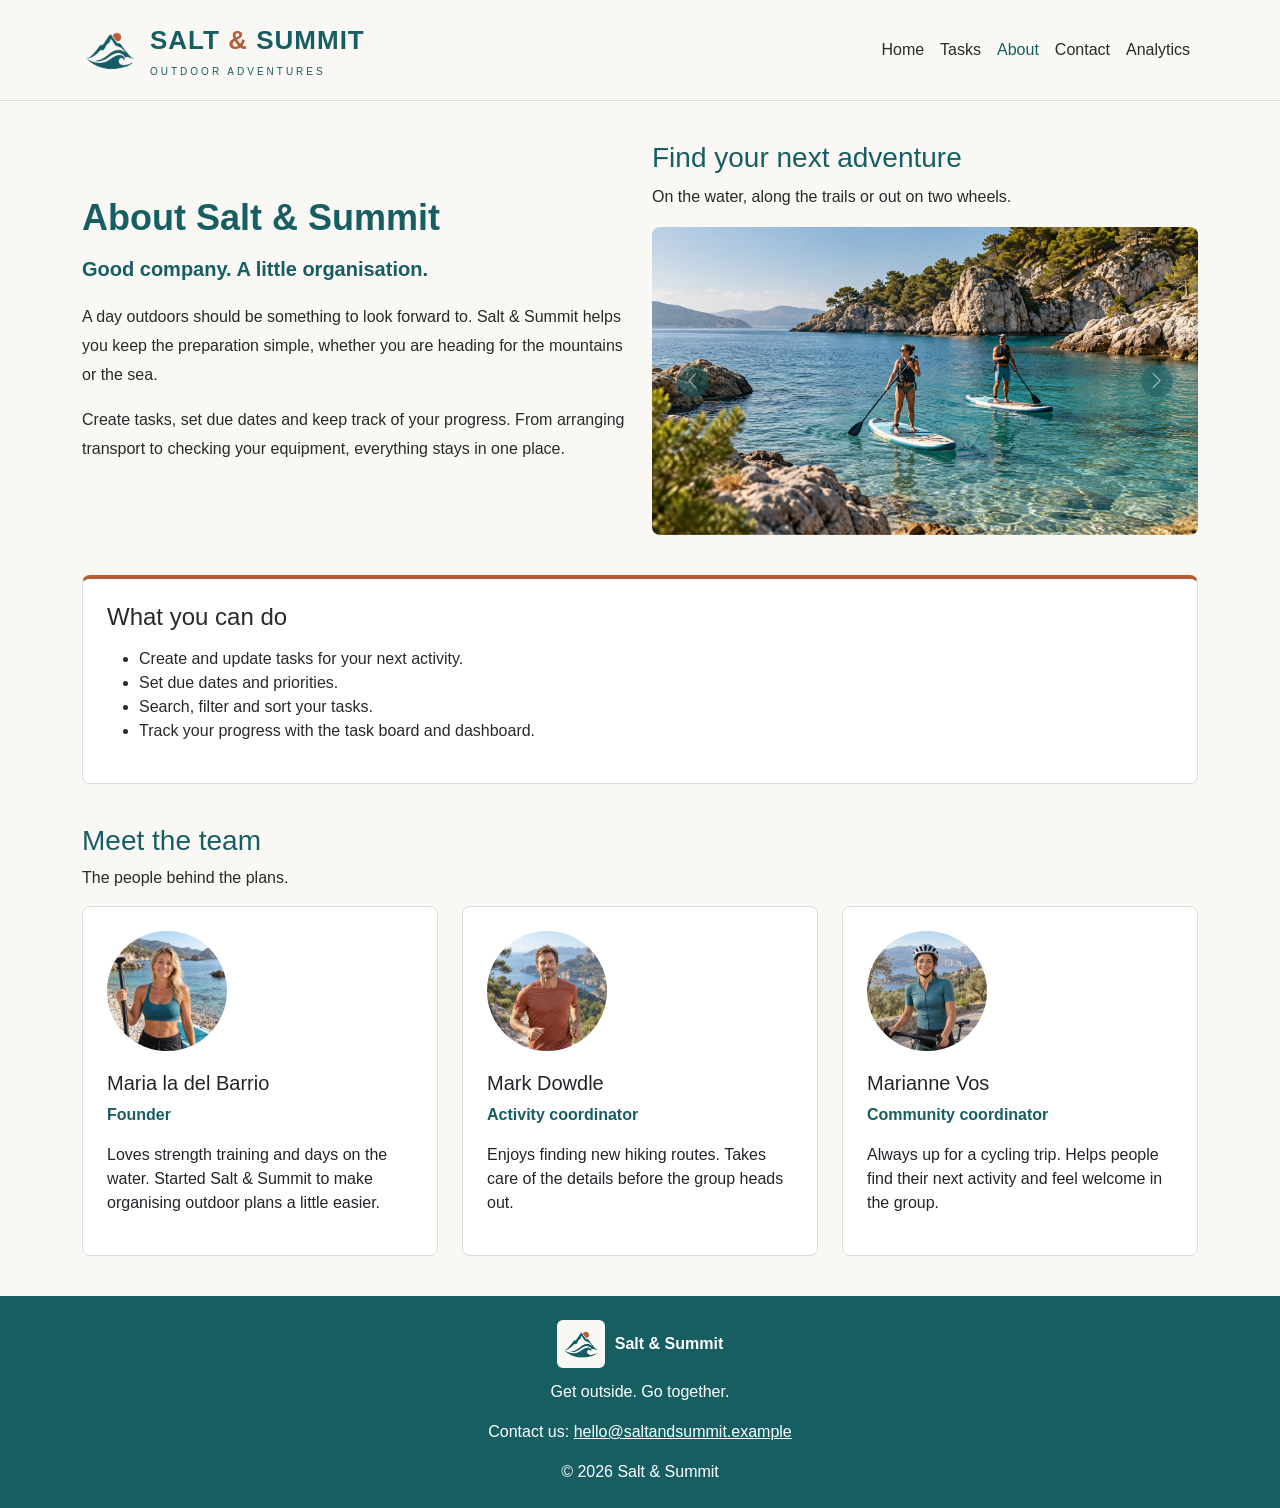
==== about.html @ b3dbffb4 "Close navigation menu on outside click and Escape" ====
<!DOCTYPE html>
<html lang="en">

<head>
    <meta charset="UTF-8">
    <meta name="viewport" content="width=device-width, initial-scale=1.0">
    <meta name="description"
        content="Meet the team behind Salt & Summit and learn how we help you organise your outdoor plans.">
    <meta name="keywords" content="outdoor activities, hiking, SUP, cycling, task management">
    <meta name="author" content="Maria Tsakagianni">

    <title>Salt &amp; Summit | About</title>

    <link href="https://cdn.jsdelivr.net/npm/bootstrap@5.3.8/dist/css/bootstrap.min.css" rel="stylesheet"
        integrity="sha384-sRIl4kxILFvY47J16cr9ZwB07vP4J8+LH7qKQnuqkuIAvNWLzeN8tE5YBujZqJLB" crossorigin="anonymous">

    <link rel="stylesheet" href="css/style.css">
    <script src="js/main.js" defer></script>
</head>

<body>
    <header class="site-header sticky-top">
        <nav class="navbar navbar-expand-md" aria-label="Main navigation">
            <div class="container">
                <a class="navbar-brand" href="index.html">
                    <img class="brand-logo" src="images/logo.png" alt="">

                    <span class="brand-text">
                        <span class="brand-name">
                            SALT <span class="brand-symbol">&amp;</span> SUMMIT
                        </span>
                        <span class="brand-description">
                            OUTDOOR ADVENTURES
                        </span>
                    </span>
                </a>

                <button class="navbar-toggler" type="button" data-bs-toggle="collapse" data-bs-target="#main-menu"
                    aria-controls="main-menu" aria-expanded="false" aria-label="Toggle navigation menu">
                    <span class="navbar-toggler-icon"></span>
                </button>

                <div class="collapse navbar-collapse" id="main-menu">
                    <ul class="navbar-nav ms-auto">
                        <li class="nav-item">
                            <a class="nav-link" href="index.html">Home</a>

                        </li>
                        <li class="nav-item">
                            <a class="nav-link" href="tasks.html">Tasks</a>
                        </li>
                        <li class="nav-item">
                            <a class="nav-link active" href="about.html" aria-current="page">
                                About
                            </a>
                        </li>
                        <li class="nav-item">
                            <a class="nav-link" href="contact.html">Contact</a>
                        </li>
                        <li class="nav-item">
                            <a class="nav-link" href="analytics.html">
                                Analytics
                            </a>
                        </li>
                    </ul>
                </div>
            </div>
        </nav>
    </header>

    <main class="container">
        <div class="about-intro">
            <div class="row align-items-center g-4">
                <div class="col-lg-6">
                    <section aria-labelledby="about-title">
                        <h1 id="about-title">About Salt &amp; Summit</h1>

                        <p class="welcome-tagline">
                            Good company. A little organisation.
                        </p>

                        <p>
                            A day outdoors should be something to look forward to.
                            Salt &amp; Summit helps you keep the preparation simple,
                            whether you are heading for the mountains or the sea.
                        </p>

                        <p>
                            Create tasks, set due dates and keep track of your
                            progress. From arranging transport to checking your
                            equipment, everything stays in one place.
                        </p>
                    </section>
                </div>

                <div class="col-lg-6">
                    <section class="activities-section" aria-labelledby="activities-title">
                        <h2 id="activities-title">Find your next adventure</h2>
                        <p>On the water, along the trails or out on two wheels.</p>

                        <div id="activities-carousel" class="carousel slide" aria-label="Outdoor activities">
                            <div class="carousel-inner">
                                <div class="carousel-item active">
                                    <img src="images/sup.png" alt="Two friends paddleboarding in a calm coastal bay">
                                </div>

                                <div class="carousel-item">
                                    <img src="images/hiking.png"
                                        alt="Three friends hiking on a mountain trail above the sea">
                                </div>

                                <div class="carousel-item">
                                    <img src="images/cycling.png" alt="Three cyclists riding along a coastal road">
                                </div>
                            </div>

                            <button class="carousel-control-prev" type="button" data-bs-target="#activities-carousel"
                                data-bs-slide="prev">
                                <span class="carousel-control-prev-icon" aria-hidden="true"></span>
                                <span class="visually-hidden">Previous activity</span>
                            </button>

                            <button class="carousel-control-next" type="button" data-bs-target="#activities-carousel"
                                data-bs-slide="next">
                                <span class="carousel-control-next-icon" aria-hidden="true"></span>
                                <span class="visually-hidden">Next activity</span>
                            </button>
                        </div>
                    </section>
                </div>
            </div>
        </div>

        <section class="activity-section" aria-labelledby="features-title">
            <h2 id="features-title">What you can do</h2>

            <ul>
                <li>Create and update tasks for your next activity.</li>
                <li>Set due dates and priorities.</li>
                <li>Search, filter and sort your tasks.</li>
                <li>Track your progress with the task board and dashboard.</li>
            </ul>
        </section>

        <section class="team-section" aria-labelledby="team-title">
            <h2 id="team-title">Meet the team</h2>
            <p>The people behind the plans.</p>

            <div class="row g-4">
                <div class="col-md-4">
                    <div class="card team-card h-100">
                        <div class="card-body">
                            <img class="team-avatar" src="images/maria.png" alt="Maria with her SUP equipment">

                            <h3 class="card-title">Maria la del Barrio</h3>
                            <p class="team-role">Founder</p>

                            <p>
                                Loves strength training and days on the water.
                                Started Salt &amp; Summit to make organising
                                outdoor plans a little easier.
                            </p>
                        </div>
                    </div>
                </div>

                <div class="col-md-4">
                    <div class="card team-card h-100">
                        <div class="card-body">
                            <img class="team-avatar" src="images/mark.png" alt="Mark running on a coastal trail">

                            <h3 class="card-title">Mark Dowdle</h3>
                            <p class="team-role">Activity coordinator</p>

                            <p>
                                Enjoys finding new hiking routes.
                                Takes care of the details before
                                the group heads out.
                            </p>
                        </div>
                    </div>
                </div>

                <div class="col-md-4">
                    <div class="card team-card h-100">
                        <div class="card-body">
                            <img class="team-avatar" src="images/marianne.png" alt="Marianne with her bicycle">

                            <h3 class="card-title">Marianne Vos</h3>
                            <p class="team-role">Community coordinator</p>

                            <p>
                                Always up for a cycling trip.
                                Helps people find their next activity
                                and feel welcome in the group.
                            </p>
                        </div>
                    </div>
                </div>
            </div>
        </section>
    </main>

    <footer class="site-footer">
        <a class="footer-brand" href="index.html">
            <img class="footer-logo" src="images/logo.png" alt="">
            <span>Salt &amp; Summit</span>
        </a>
        <p>Get outside. Go together.</p>

        <p>
            Contact us:
            <a href="mailto:hello@saltandsummit.example">
                hello@saltandsummit.example
            </a>
        </p>

        <p>&copy; 2026 Salt &amp; Summit</p>
    </footer>

    <script src="https://cdn.jsdelivr.net/npm/bootstrap@5.3.8/dist/js/bootstrap.bundle.min.js"
        integrity="sha384-FKyoEForCGlyvwx9Hj09JcYn3nv7wiPVlz7YYwJrWVcXK/BmnVDxM+D2scQbITxI"
        crossorigin="anonymous"></script>
</body>

</html>
---- css/style.css ----
body {
    font-family: Arial, sans-serif;
    background-color: #faf8f5;
    color: #292929;
}

/* Header and navigation */
.site-header {
    background-color: #faf8f5;
    border-bottom: 1px solid #dedbd5;
}

.site-header .navbar {
    padding-top: 16px;
    padding-bottom: 16px;
}

.site-header .navbar-brand {
    display: flex;
    align-items: center;
    gap: 12px;
    color: #175e63;
    text-decoration: none;
}

.brand-name {
    display: block;
    font-size: 26px;
    font-weight: bold;
    letter-spacing: 1px;
}

.brand-symbol {
    color: #b85c38;
}

.brand-description {
    display: block;
    margin-top: 4px;
    font-size: 10px;
    letter-spacing: 3px;
}

.site-header .nav-link {
    color: #292929;
}

.site-header .nav-link:hover,
.site-header .nav-link.active {
    color: #175e63;
}

/* Welcome section */
.welcome {
    padding: 40px 0;
}

.welcome h1 {
    margin-bottom: 12px;
    color: #175e63;
    font-size: 40px;
    font-weight: bold;
    line-height: 1.2;
}

.welcome p {
    margin-bottom: 20px;
    line-height: 1.8;
}

.welcome .welcome-tagline {
    color: #175e63;
    font-size: 20px;
    font-weight: bold;
}

.landscape {
    display: block;
    width: 100%;
    height: auto;
    border-radius: 8px;
}

/* Main action button */
.adventure-button {
    margin-top: 8px;
    padding: 12px 24px;
    background-color: #175e63;
    border: 2px solid #175e63;
    border-radius: 6px;
    color: #ffffff;
    font-weight: bold;
}

.adventure-button:hover,
.adventure-button:focus-visible {
    background-color: #11474b;
    border-color: #11474b;
    color: #ffffff;
}

/* Latest activity */
.activity-section {
    margin-bottom: 40px;
    padding: 24px;
    background-color: #ffffff;
    border: 1px solid #dedbd5;
    border-top: 4px solid #b85c38;
    border-radius: 8px;
}

.activity-section h2 {
    margin-bottom: 16px;
    font-size: 24px;
}

.activity-section p {
    margin-bottom: 0;
}

/* Footer */
.site-footer {
    padding: 24px;
    background-color: #175e63;
    color: #ffffff;
    text-align: center;
}

.site-footer a {
    color: #ffffff;
}

.site-footer p:last-child {
    margin-bottom: 0;
}

/* Team */
.team-section {
    margin-bottom: 40px;
}

.team-section h2 {
    color: #175e63;
    font-size: 28px;
}

.team-card {
    border: 1px solid #dedbd5;
    border-radius: 8px;
}

.team-card .card-body {
    padding: 24px;
}

.team-avatar {
    display: block;
    width: 120px;
    height: 120px;
    margin-bottom: 20px;
    border-radius: 50%;
    object-fit: cover;
}

.team-card h3 {
    font-size: 20px;
}

.team-role {
    color: #175e63;
    font-weight: bold;
}

/* Activities carousel */
.activities-section {
    margin-bottom: 40px;
}

.activities-section h2 {
    color: #175e63;
    font-size: 28px;
}

.activities-section .carousel-inner {
    border-radius: 8px;
}

.activities-section img {
    display: block;
    width: 100%;
    height: auto;
}

.activities-section .carousel-control-prev-icon,
.activities-section .carousel-control-next-icon {
    background-color: #175e63;
    border-radius: 50%;
    background-size: 60%;
}

/* About introduction */
.about-intro {
    padding: 40px 0;
}

.about-intro h1 {
    margin-bottom: 12px;
    color: #175e63;
    font-size: 36px;
    font-weight: bold;
}

.about-intro p {
    line-height: 1.8;
}

.about-intro .welcome-tagline {
    color: #175e63;
    font-size: 20px;
    font-weight: bold;
}

.about-intro .activities-section {
    margin-bottom: 0;
}

/* Brand logo */
.brand-logo {
    width: 56px;
    height: auto;
}

.footer-brand {
    display: inline-flex;
    align-items: center;
    gap: 10px;
    margin-bottom: 12px;
    text-decoration: none;
    font-weight: bold;
}

.footer-logo {
    width: 48px;
    height: auto;
    padding: 4px;
    background-color: #faf8f5;
    border-radius: 6px;
}

/* Contact location */
.location-section {
    margin-bottom: 40px;
}

.location-section h2 {
    color: #175e63;
    font-size: 28px;
}

.location-map {
    display: block;
    width: 100%;
    height: 350px;
    border: 0;
    border-radius: 8px;
}

/* Contact layout */
.contact-layout {
    padding: 40px 0;
}

.contact-form-section h1 {
    margin-bottom: 12px;
    color: #175e63;
    font-size: 36px;
    font-weight: bold;
}

.contact-form-section > p {
    margin-bottom: 24px;
    line-height: 1.8;
}

.contact-layout .location-section {
    margin-bottom: 0;
}

/* Navigation on smaller screens */
@media (max-width: 767.98px) {
    .brand-name {
        font-size: 22px;
    }

    .site-header .navbar {
        position: static;
    }

    .site-header .navbar-collapse {
        position: absolute;
        top: 100%;
        left: 0;
        width: 100%;
        max-height: 70vh;
        overflow-y: auto;
        background-color: rgba(250, 248, 245, 0.92);
        border-bottom: 1px solid #dedbd5;
        box-shadow: 0 6px 12px rgba(0, 0, 0, 0.08);
    }

    .site-header .navbar-nav {
        padding: 16px 24px;
    }

    .site-header .nav-link {
        padding: 14px 12px;
        border-radius: 4px;
    }

    .site-header .nav-link:hover,
    .site-header .nav-link.active {
        background-color: #edf3f2;
    }
}
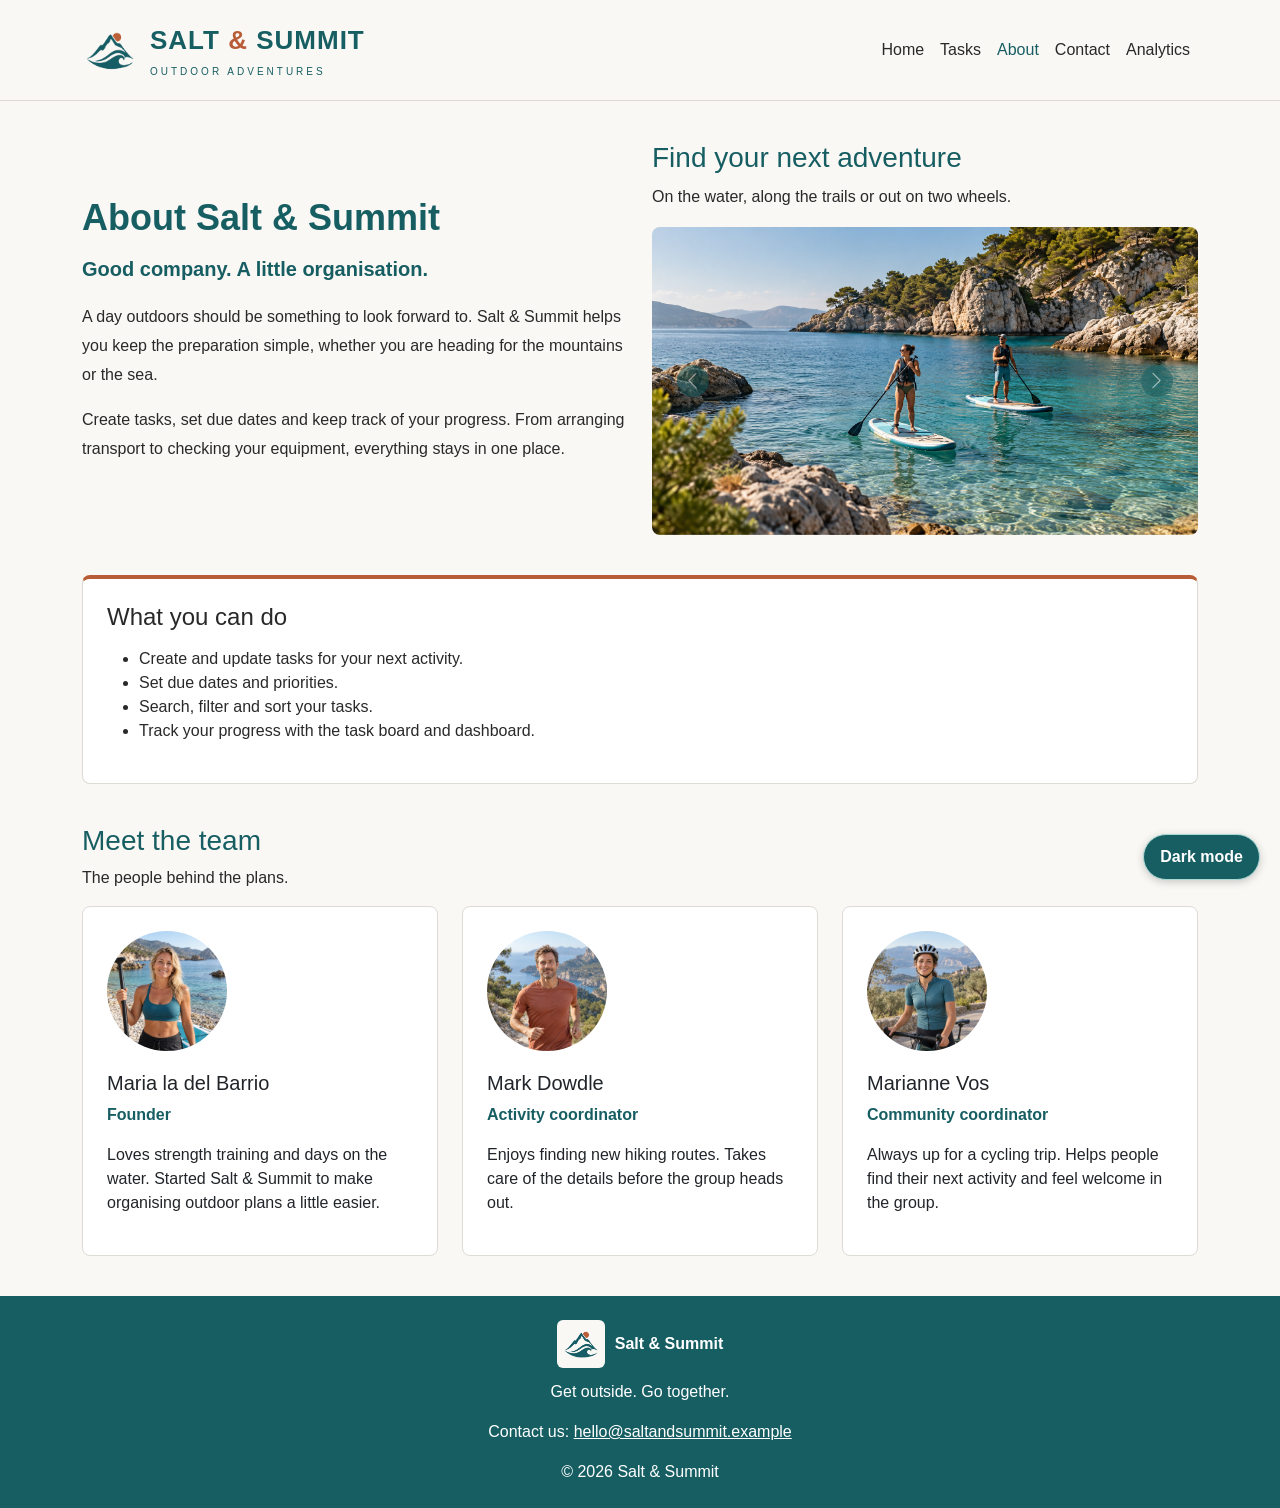
==== commit f1557073: "Add dark mode toggle and save theme preference" ====
--- a/about.html
+++ b/about.html
@@ -62,11 +62,17 @@
                                 Analytics
                             </a>
                         </li>
+                       
                     </ul>
                 </div>
             </div>
         </nav>
     </header>
+
+    <button class="theme-toggle" id="theme-toggle" type="button"
+    aria-pressed="false">
+    Dark mode
+</button>
 
     <main class="container">
         <div class="about-intro">
--- a/css/style.css
+++ b/css/style.css
@@ -277,7 +277,7 @@
     font-weight: bold;
 }
 
-.contact-form-section > p {
+.contact-form-section>p {
     margin-bottom: 24px;
     line-height: 1.8;
 }
@@ -321,4 +321,81 @@
     .site-header .nav-link.active {
         background-color: #edf3f2;
     }
-}+}
+
+/* Dark mode */
+body.dark-mode {
+    background-color: #182426;
+    color: #f2f2ee;
+}
+
+.dark-mode .site-header,
+.dark-mode .activity-section,
+.dark-mode .team-card {
+    background-color: #223235;
+    border-color: #526467;
+    color: #f2f2ee;
+}
+
+.dark-mode h1,
+.dark-mode h2,
+.dark-mode .welcome .welcome-tagline,
+.dark-mode .about-intro .welcome-tagline,
+.dark-mode .team-role,
+.dark-mode .site-header .navbar-brand,
+.dark-mode .site-header .nav-link {
+    color: #a9d9d5;
+}
+
+.dark-mode .site-header .nav-link:hover,
+.dark-mode .site-header .nav-link.active {
+    background-color: #30484b;
+    color: #ffffff;
+}
+
+.dark-mode .navbar-toggler {
+    background-color: #faf8f5;
+}
+
+.dark-mode .form-control {
+    background-color: #223235;
+    border-color: #829597;
+    color: #ffffff;
+}
+
+.dark-mode .form-control:focus {
+    background-color: #223235;
+    border-color: #a9d9d5;
+    color: #ffffff;
+    box-shadow: 0 0 0 4px rgba(169, 217, 213, 0.25);
+}
+
+@media (max-width: 767.98px) {
+    .dark-mode .site-header .navbar-collapse {
+        background-color: rgba(34, 50, 53, 0.95);
+        border-color: #526467;
+    }
+}
+
+.theme-toggle {
+    position: fixed;
+    right: 20px;
+    bottom: 20px;
+    z-index: 1030;
+    padding: 10px 16px;
+    background-color: #175e63;
+    border: 1px solid #a9d9d5;
+    border-radius: 24px;
+    color: #ffffff;
+    font-weight: bold;
+    box-shadow: 0 2px 8px rgba(0, 0, 0, 0.2);
+}
+
+.theme-toggle:hover {
+    background-color: #11474b;
+}
+
+.theme-toggle:focus-visible {
+    outline: 3px solid #b85c38;
+    outline-offset: 3px;
+}
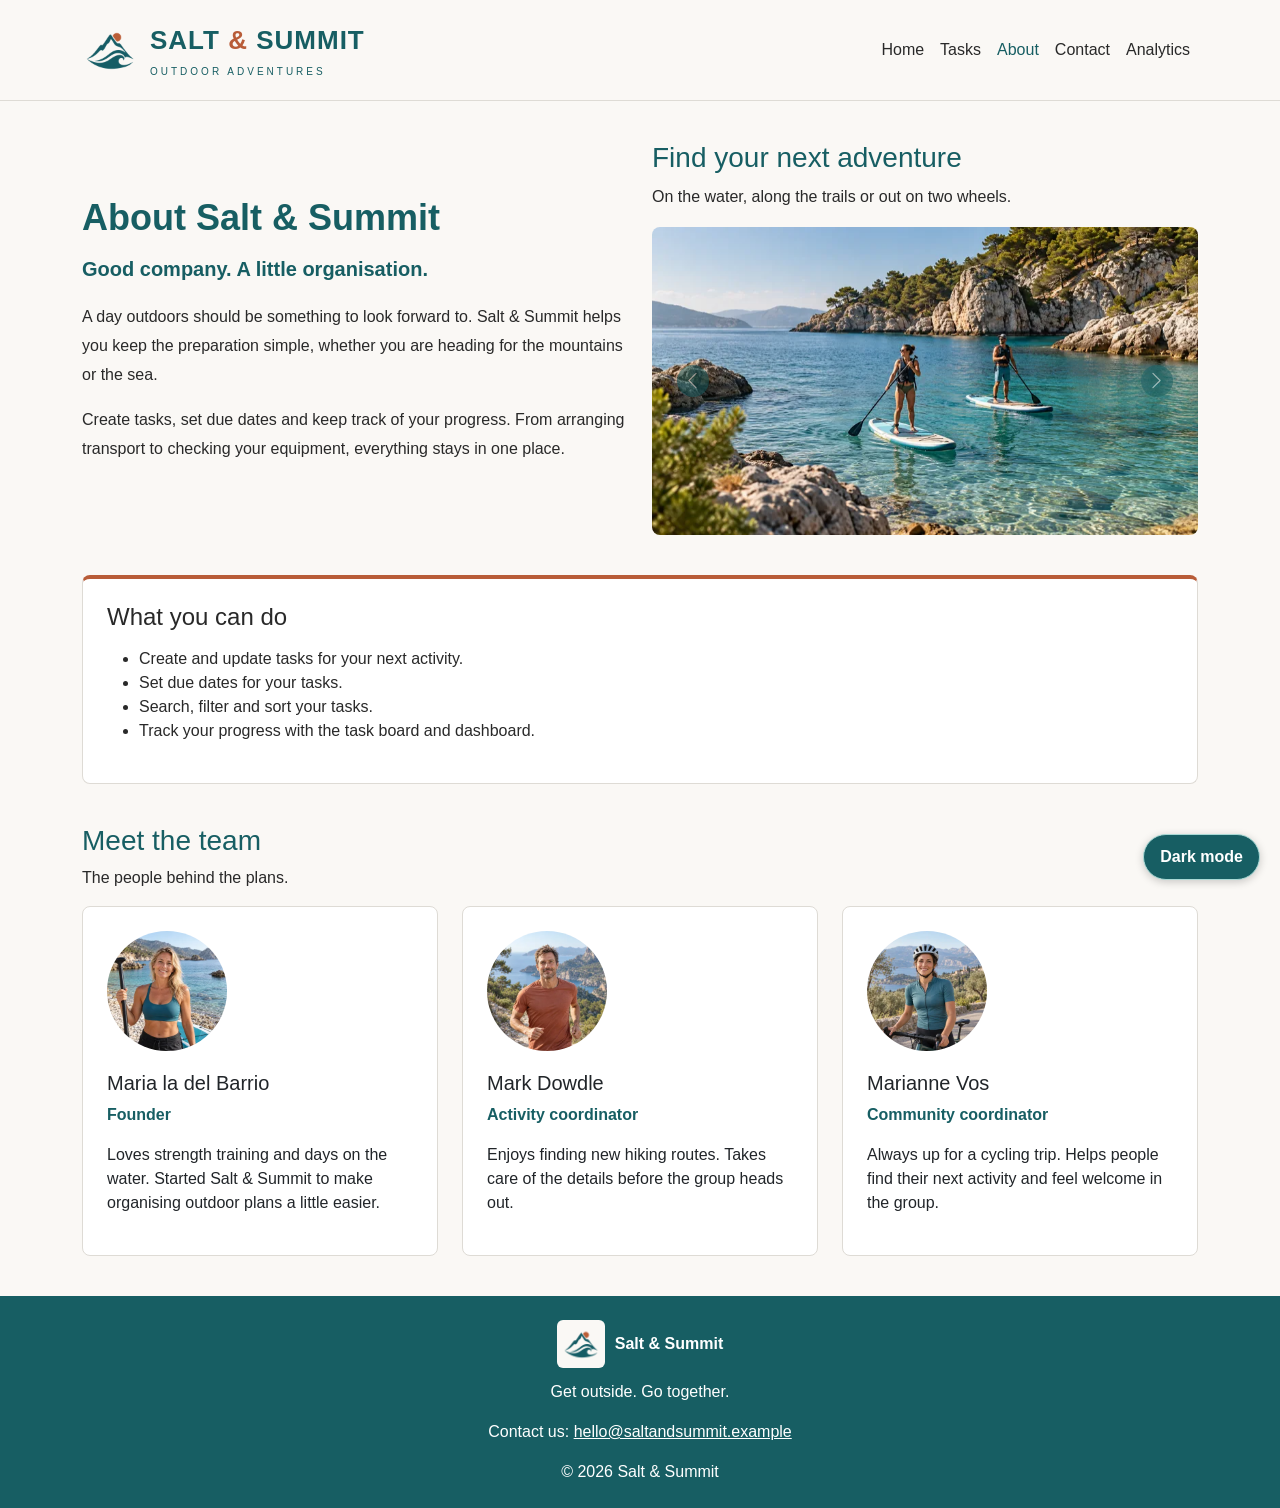
==== commit 43ed3903: "Add home activity and weather features and improve accessibility and perfomance" ====
--- a/about.html
+++ b/about.html
@@ -15,6 +15,9 @@
         integrity="sha384-sRIl4kxILFvY47J16cr9ZwB07vP4J8+LH7qKQnuqkuIAvNWLzeN8tE5YBujZqJLB" crossorigin="anonymous">
 
     <link rel="stylesheet" href="css/style.css">
+    <script src="https://cdn.jsdelivr.net/npm/bootstrap@5.3.8/dist/js/bootstrap.bundle.min.js"
+        integrity="sha384-FKyoEForCGlyvwx9Hj09JcYn3nv7wiPVlz7YYwJrWVcXK/BmnVDxM+D2scQbITxI" crossorigin="anonymous"
+        defer></script>
     <script src="js/main.js" defer></script>
 </head>
 
@@ -23,8 +26,7 @@
         <nav class="navbar navbar-expand-md" aria-label="Main navigation">
             <div class="container">
                 <a class="navbar-brand" href="index.html">
-                    <img class="brand-logo" src="images/logo.png" alt="">
-
+                    <img class="brand-logo" src="images/logo.webp" width="168" height="168" alt="">
                     <span class="brand-text">
                         <span class="brand-name">
                             SALT <span class="brand-symbol">&amp;</span> SUMMIT
@@ -62,17 +64,16 @@
                                 Analytics
                             </a>
                         </li>
-                       
+
                     </ul>
                 </div>
             </div>
         </nav>
     </header>
 
-    <button class="theme-toggle" id="theme-toggle" type="button"
-    aria-pressed="false">
-    Dark mode
-</button>
+    <button class="theme-toggle" id="theme-toggle" type="button" aria-pressed="false">
+        Dark mode
+    </button>
 
     <main class="container">
         <div class="about-intro">
@@ -107,16 +108,24 @@
                         <div id="activities-carousel" class="carousel slide" aria-label="Outdoor activities">
                             <div class="carousel-inner">
                                 <div class="carousel-item active">
-                                    <img src="images/sup.png" alt="Two friends paddleboarding in a calm coastal bay">
+                                    <img src="images/sup.webp" srcset="images/sup-800.webp 800w,
+            images/sup.webp 1672w" sizes="(min-width: 1400px) 636px,
+           (min-width: 1200px) 546px,
+           (min-width: 992px) 456px,
+           (min-width: 768px) 696px,
+           (min-width: 576px) 516px,
+           calc(100vw - 24px)" width="1672" height="941" fetchpriority="high"
+                                        alt="Two friends paddleboarding in a calm coastal bay">
                                 </div>
 
                                 <div class="carousel-item">
-                                    <img src="images/hiking.png"
+                                    <img src="images/hiking.webp" width="1672" height="941" loading="lazy"
                                         alt="Three friends hiking on a mountain trail above the sea">
                                 </div>
 
                                 <div class="carousel-item">
-                                    <img src="images/cycling.png" alt="Three cyclists riding along a coastal road">
+                                    <img src="images/cycling.webp" width="1672" height="941" loading="lazy"
+                                        alt="Three cyclists riding along a coastal road">
                                 </div>
                             </div>
 
@@ -142,7 +151,7 @@
 
             <ul>
                 <li>Create and update tasks for your next activity.</li>
-                <li>Set due dates and priorities.</li>
+                <li>Set due dates for your tasks.</li>
                 <li>Search, filter and sort your tasks.</li>
                 <li>Track your progress with the task board and dashboard.</li>
             </ul>
@@ -156,8 +165,8 @@
                 <div class="col-md-4">
                     <div class="card team-card h-100">
                         <div class="card-body">
-                            <img class="team-avatar" src="images/maria.png" alt="Maria with her SUP equipment">
-
+                            <img class="team-avatar" src="images/maria.webp" width="360" height="360" loading="lazy"
+                                alt="Maria with her SUP equipment">
                             <h3 class="card-title">Maria la del Barrio</h3>
                             <p class="team-role">Founder</p>
 
@@ -173,8 +182,8 @@
                 <div class="col-md-4">
                     <div class="card team-card h-100">
                         <div class="card-body">
-                            <img class="team-avatar" src="images/mark.png" alt="Mark running on a coastal trail">
-
+                            <img class="team-avatar" src="images/mark.webp" width="360" height="360" loading="lazy"
+                                alt="Mark running on a coastal trail">
                             <h3 class="card-title">Mark Dowdle</h3>
                             <p class="team-role">Activity coordinator</p>
 
@@ -190,7 +199,8 @@
                 <div class="col-md-4">
                     <div class="card team-card h-100">
                         <div class="card-body">
-                            <img class="team-avatar" src="images/marianne.png" alt="Marianne with her bicycle">
+                            <img class="team-avatar" src="images/marianne.webp" width="360" height="360" loading="lazy"
+                                alt="Marianne with her bicycle">
 
                             <h3 class="card-title">Marianne Vos</h3>
                             <p class="team-role">Community coordinator</p>
@@ -209,7 +219,7 @@
 
     <footer class="site-footer">
         <a class="footer-brand" href="index.html">
-            <img class="footer-logo" src="images/logo.png" alt="">
+            <img class="footer-logo" src="images/logo.webp" width="168" height="168" alt="">
             <span>Salt &amp; Summit</span>
         </a>
         <p>Get outside. Go together.</p>
@@ -224,9 +234,7 @@
         <p>&copy; 2026 Salt &amp; Summit</p>
     </footer>
 
-    <script src="https://cdn.jsdelivr.net/npm/bootstrap@5.3.8/dist/js/bootstrap.bundle.min.js"
-        integrity="sha384-FKyoEForCGlyvwx9Hj09JcYn3nv7wiPVlz7YYwJrWVcXK/BmnVDxM+D2scQbITxI"
-        crossorigin="anonymous"></script>
+
 </body>
 
 </html>
--- a/css/style.css
+++ b/css/style.css
@@ -241,7 +241,7 @@
 
 .footer-logo {
     width: 48px;
-    height: auto;
+    height: 48px;
     padding: 4px;
     background-color: #faf8f5;
     border-radius: 6px;
@@ -357,13 +357,15 @@
     background-color: #faf8f5;
 }
 
-.dark-mode .form-control {
+.dark-mode .form-control,
+.dark-mode .form-select {
     background-color: #223235;
     border-color: #829597;
     color: #ffffff;
 }
 
-.dark-mode .form-control:focus {
+.dark-mode .form-control:focus,
+.dark-mode .form-select:focus {
     background-color: #223235;
     border-color: #a9d9d5;
     color: #ffffff;
@@ -399,3 +401,161 @@
     outline: 3px solid #b85c38;
     outline-offset: 3px;
 }
+
+/* Task status labels */
+.task-status {
+    display: inline-block;
+    padding: 5px 10px;
+    border-radius: 16px;
+    font-size: 14px;
+    font-weight: bold;
+}
+
+.status-completed {
+    background-color: #175e63;
+    color: #ffffff;
+}
+
+.status-pending {
+    background-color: #f5e4cf;
+    color: #704315;
+}
+
+/* Bootstrap table colours in dark mode */
+.dark-mode .table {
+    --bs-table-bg: #223235;
+    --bs-table-color: #f2f2ee;
+    --bs-table-border-color: #526467;
+}
+
+.dark-mode .btn-outline-secondary {
+    --bs-btn-color: #d2dcdd;
+    --bs-btn-border-color: #a3b4b6;
+}
+
+.dark-mode .btn-outline-success {
+    --bs-btn-color: #a9d9b5;
+    --bs-btn-border-color: #a9d9b5;
+    --bs-btn-disabled-color: #a9d9b5;
+    --bs-btn-disabled-border-color: #a9d9b5;
+}
+
+.dark-mode .btn-outline-danger {
+    --bs-btn-color: #ffabb3;
+    --bs-btn-border-color: #ffabb3;
+}
+
+.dark-mode .form-select {
+    color-scheme: dark;
+    --bs-form-select-bg-img: url("data:image/svg+xml,%3csvg xmlns='http://www.w3.org/2000/svg' viewBox='0 0 16 16'%3e%3cpath fill='none' stroke='%23f2f2ee' stroke-linecap='round' stroke-linejoin='round' stroke-width='2' d='m2 5 6 6 6-6'/%3e%3c/svg%3e");
+}
+
+.dark-mode .form-control {
+    color-scheme: dark;
+}
+
+.dark-mode .form-control::placeholder {
+    color: #bdcbcd;
+    opacity: 1;
+}
+
+.status-progress {
+    background-color: #dcecf8;
+    color: #234e70;
+}
+
+/* Task status chart */
+.chart-row {
+    margin-top: 20px;
+}
+
+.chart-row label {
+    display: block;
+    margin-bottom: 6px;
+    font-weight: bold;
+}
+
+.chart-row meter {
+    display: block;
+    width: 100%;
+    height: 28px;
+}
+
+.weather-overview {
+    display: flex;
+    align-items: center;
+    gap: 20px;
+    margin: 24px 0;
+}
+
+.weather-icon {
+    font-size: 64px;
+    line-height: 1;
+}
+
+.weather-overview .weather-temperature {
+    font-size: 40px;
+    line-height: 1.2;
+    margin-bottom: 4px;
+}
+
+.weather-description {
+    margin-bottom: 0;
+}
+
+.weather-wind {
+    padding-top: 16px;
+    border-top: 1px solid #d8dedd;
+}
+
+body.dark-mode .weather-wind {
+    border-color: #526467;
+}
+
+.social-links {
+    display: flex;
+    flex-wrap: wrap;
+    gap: 12px;
+}
+
+.social-links a {
+    display: inline-flex;
+    align-items: center;
+    gap: 10px;
+    padding: 10px 16px;
+    border: 1px solid currentColor;
+    border-radius: 8px;
+    color: #175e63;
+    text-decoration: none;
+}
+
+.social-links i {
+    font-size: 22px;
+}
+
+.social-links a:hover {
+    background-color: #175e63;
+    color: #fff;
+}
+
+.social-links a:focus-visible {
+    outline: 3px solid #b85c38;
+    outline-offset: 3px;
+}
+
+body.dark-mode .social-links a {
+    color: #a9d9d5;
+}
+
+body.dark-mode .social-links a:hover {
+    background-color: #a9d9d5;
+    color: #182426;
+}
+
+body.dark-mode main a:not(.btn) {
+    color: #a9d9d5;
+}
+
+body.dark-mode main a:not(.btn):hover {
+    color: #ffffff;
+}
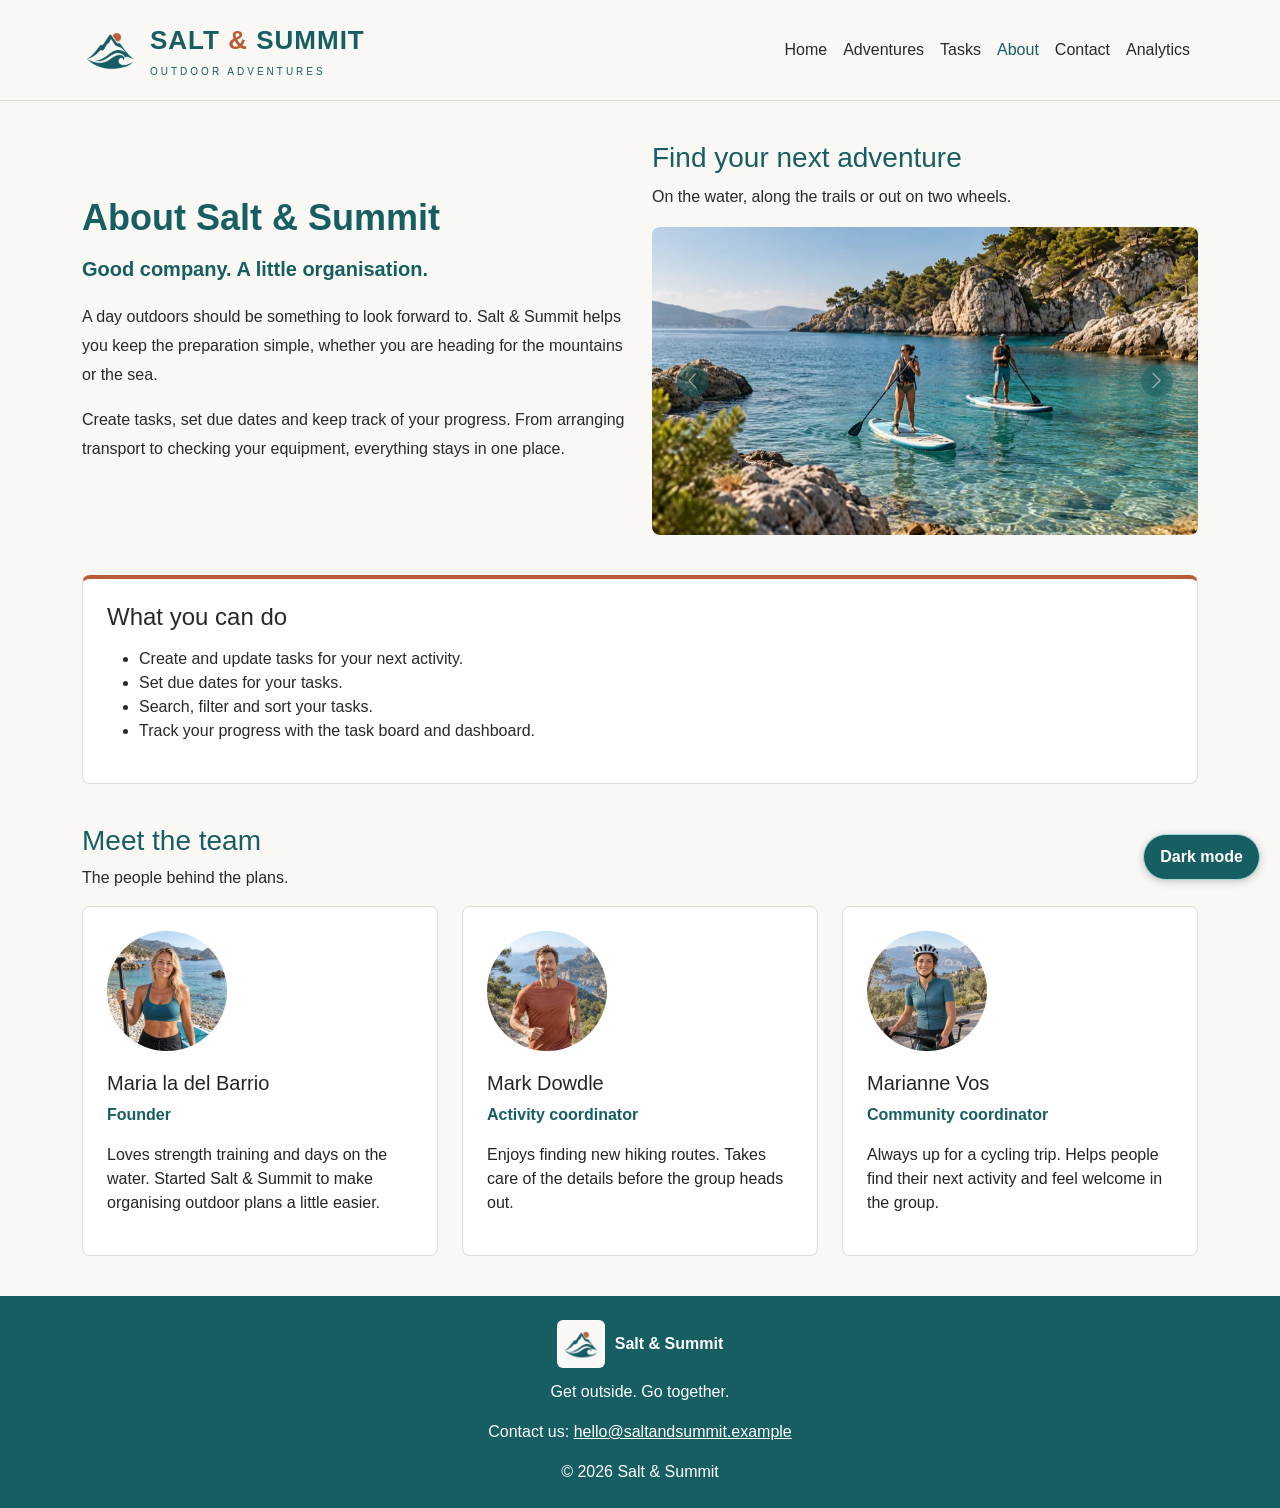
==== commit 90e4fa3a: "Redesign Home and add adventure catalogue with favourites and task planning" ====
--- a/about.html
+++ b/about.html
@@ -49,6 +49,9 @@
 
                         </li>
                         <li class="nav-item">
+                            <a class="nav-link" href="adventures.html">Adventures</a>
+                        </li>
+                        <li class="nav-item">
                             <a class="nav-link" href="tasks.html">Tasks</a>
                         </li>
                         <li class="nav-item">
--- a/css/style.css
+++ b/css/style.css
@@ -558,4 +558,752 @@
 
 body.dark-mode main a:not(.btn):hover {
     color: #ffffff;
+}
+
+/* Home hero: the overlay keeps text readable over the photograph. */
+.home-hero {
+    position: relative;
+    isolation: isolate;
+    display: flex;
+    align-items: center;
+    min-height: 620px;
+    margin-top: 24px;
+    overflow: hidden;
+    border-radius: 20px;
+    background-color: #173f43;
+    color: #ffffff;
+}
+
+.home-hero-image {
+    position: absolute;
+    inset: 0;
+    z-index: -2;
+    width: 100%;
+    height: 100%;
+    object-fit: cover;
+    object-position: center;
+}
+
+.home-hero::before {
+    content: "";
+    position: absolute;
+    inset: 0;
+    z-index: -1;
+    background: linear-gradient(
+        90deg,
+        rgba(9, 31, 34, 0.88) 0%,
+        rgba(9, 31, 34, 0.65) 48%,
+        rgba(9, 31, 34, 0.12) 100%
+    );
+}
+
+.home-hero-content {
+    max-width: 690px;
+    padding: 64px 56px 120px;
+}
+
+.hero-eyebrow,
+.section-eyebrow,
+.hero-caption-label {
+    font-size: 11px;
+    font-weight: bold;
+    line-height: 1.6;
+    letter-spacing: 2px;
+}
+
+.hero-eyebrow {
+    margin-bottom: 22px;
+    color: #ffffff;
+}
+
+.home-hero h1 {
+    margin-bottom: 24px;
+    font-size: clamp(36px, 4.5vw, 60px);
+    font-weight: bold;
+    line-height: 1.08;
+    letter-spacing: -2px;
+}
+
+.hero-description {
+    max-width: 450px;
+    margin-bottom: 28px;
+    font-size: 17px;
+    line-height: 1.8;
+}
+
+.hero-actions {
+    display: flex;
+    flex-wrap: wrap;
+    gap: 12px;
+}
+
+.hero-actions .btn {
+    display: inline-flex;
+    align-items: center;
+    justify-content: center;
+    gap: 20px;
+    min-height: 48px;
+    padding: 13px 22px;
+    border-radius: 6px;
+    font-size: 14px;
+    font-weight: bold;
+}
+
+.hero-primary {
+    border: 1px solid #ffffff;
+    background-color: #ffffff;
+    color: #173f43;
+}
+
+.hero-primary:hover {
+    border-color: #f3e6d7;
+    background-color: #f3e6d7;
+    color: #173f43;
+}
+
+.hero-secondary {
+    border: 1px solid rgba(255, 255, 255, 0.75);
+    background-color: transparent;
+    color: #ffffff;
+}
+
+.hero-secondary:hover {
+    border-color: #ffffff;
+    background-color: rgba(255, 255, 255, 0.14);
+    color: #ffffff;
+}
+
+.hero-actions .btn:focus-visible {
+    outline: 3px solid #f5c99f;
+    outline-offset: 4px;
+}
+
+.hero-caption {
+    position: absolute;
+    right: 56px;
+    bottom: 28px;
+    left: 56px;
+    display: flex;
+    flex-wrap: wrap;
+    align-items: center;
+    gap: 12px 24px;
+    padding-top: 20px;
+    border-top: 1px solid rgba(255, 255, 255, 0.35);
+    font-size: 12px;
+    line-height: 1.6;
+}
+
+/* Introduce the activity collection with a different layout from dashboard panels. */
+.home-introduction {
+    display: grid;
+    grid-template-columns: 1fr 1fr;
+    align-items: end;
+    gap: 40px;
+    padding: 64px 0 40px;
+    scroll-margin-top: 120px;
+}
+
+.section-eyebrow {
+    margin-bottom: 12px;
+    color: #96502f;
+}
+
+.home-introduction h2 {
+    margin: 0;
+    color: #175e63;
+    font-size: clamp(28px, 3vw, 38px);
+    font-weight: bold;
+    line-height: 1.15;
+    letter-spacing: -1px;
+}
+
+.home-introduction > p {
+    max-width: 480px;
+    margin: 0;
+    color: #626660;
+    font-size: 15px;
+    line-height: 1.8;
+}
+
+body.dark-mode .section-eyebrow {
+    color: #f0b58c;
+}
+
+body.dark-mode .home-introduction h2 {
+    color: #a9d9d5;
+}
+
+body.dark-mode .home-introduction > p {
+    color: #c4cecb;
+}
+
+@media (max-width: 767.98px) {
+    .home-hero {
+        min-height: 570px;
+        margin-top: 16px;
+        border-radius: 14px;
+    }
+
+    .home-hero::before {
+        background: linear-gradient(
+            90deg,
+            rgba(9, 31, 34, 0.88),
+            rgba(9, 31, 34, 0.55)
+        );
+    }
+
+    .home-hero-content {
+        padding: 36px 24px 140px;
+    }
+
+    .home-hero h1 {
+        letter-spacing: -1px;
+    }
+
+    .hero-eyebrow {
+        font-size: 10px;
+        letter-spacing: 1.5px;
+    }
+
+    .hero-description {
+        font-size: 15px;
+    }
+
+    .hero-caption {
+        right: 24px;
+        bottom: 24px;
+        left: 24px;
+        gap: 8px;
+    }
+
+    .home-introduction {
+        grid-template-columns: 1fr;
+        gap: 20px;
+        padding-top: 40px;
+    }
+}
+
+/* Activity collections introduce the catalogue through consistent image cards. */
+.home-collections {
+    margin-bottom: 64px;
+}
+
+.collection-card {
+    height: 100%;
+    overflow: hidden;
+    border: 1px solid #dedbd5;
+    border-radius: 14px;
+    background-color: #ffffff;
+}
+
+.collection-card > img {
+    display: block;
+    width: 100%;
+    aspect-ratio: 4 / 3;
+    height: auto;
+    object-fit: cover;
+}
+
+.collection-card-content {
+    padding: 26px;
+}
+
+.collection-label {
+    margin-bottom: 12px;
+    color: #96502f;
+    font-size: 10px;
+    font-weight: bold;
+    letter-spacing: 1.8px;
+    line-height: 1.6;
+}
+
+.collection-card h3 {
+    margin-bottom: 14px;
+    color: #175e63;
+    font-size: 24px;
+    font-weight: bold;
+    line-height: 1.2;
+    letter-spacing: -0.5px;
+}
+
+.collection-card-content > p:not(.collection-label) {
+    margin-bottom: 24px;
+    color: #626660;
+    font-size: 14px;
+    line-height: 1.8;
+}
+
+.collection-activities {
+    display: block;
+    padding-top: 16px;
+    border-top: 1px solid #e8e5df;
+    color: #175e63;
+    font-size: 12px;
+    font-weight: bold;
+    line-height: 1.8;
+}
+
+body.dark-mode .collection-card {
+    border-color: #526467;
+    background-color: #223235;
+}
+
+body.dark-mode .collection-label {
+    color: #f0b58c;
+}
+
+body.dark-mode .collection-card h3,
+body.dark-mode .collection-activities {
+    color: #a9d9d5;
+}
+
+body.dark-mode .collection-card-content > p:not(.collection-label) {
+    color: #c4cecb;
+}
+
+body.dark-mode .collection-activities {
+    border-color: #526467;
+}
+
+/* Group personal activity and live weather without changing their JavaScript IDs. */
+.home-dashboard {
+    display: grid;
+    grid-template-columns: 1.2fr 1fr;
+    gap: 24px;
+    margin-bottom: 64px;
+}
+
+.home-dashboard .activity-section {
+    margin-bottom: 0;
+    padding: 32px;
+    border-top: 1px solid #dedbd5;
+    border-radius: 14px;
+}
+
+.home-dashboard h2 {
+    color: #175e63;
+    font-size: 24px;
+    font-weight: bold;
+    letter-spacing: -0.5px;
+}
+
+.home-dashboard #activity-list {
+    margin: 0;
+    padding-left: 20px;
+}
+
+.home-dashboard #activity-list li {
+    padding: 12px 0;
+    border-bottom: 1px solid #e8e5df;
+    font-size: 14px;
+    line-height: 1.7;
+}
+
+.home-dashboard #activity-list li:last-child {
+    border-bottom: 0;
+}
+
+.home-dashboard #activity-empty,
+.home-dashboard #weather-status {
+    font-size: 14px;
+    line-height: 1.8;
+}
+
+.home-dashboard .weather-overview {
+    margin: 28px 0;
+}
+
+body.dark-mode .home-dashboard .activity-section,
+body.dark-mode .home-dashboard #activity-list li {
+    border-color: #526467;
+}
+
+body.dark-mode .home-dashboard h2 {
+    color: #a9d9d5;
+}
+
+@media (max-width: 767.98px) {
+    .home-dashboard {
+        grid-template-columns: 1fr;
+        margin-bottom: 40px;
+    }
+
+    .home-dashboard .activity-section {
+        padding: 24px;
+    }
+}
+
+/* Catalogue controls remain visible as one group and stack on small screens. */
+.adventure-toolbar {
+    display: grid;
+    grid-template-columns: 2fr 1fr 1fr;
+    gap: 20px;
+    margin-bottom: 24px;
+    padding: 24px;
+    border: 1px solid #dedbd5;
+    border-radius: 14px;
+    background-color: #ffffff;
+}
+
+.adventure-toolbar > div {
+    min-width: 0;
+}
+
+.adventure-toolbar .form-label {
+    color: #175e63;
+    font-size: 13px;
+    font-weight: bold;
+}
+
+.adventure-toolbar .form-control,
+.adventure-toolbar .form-select {
+    min-height: 46px;
+}
+
+#adventure-count {
+    margin-bottom: 24px;
+    color: #626660;
+    font-size: 14px;
+}
+
+#adventure-grid {
+    margin-bottom: 64px;
+}
+
+.adventure-card {
+    display: flex;
+    flex-direction: column;
+    height: 100%;
+    overflow: hidden;
+    border: 1px solid #dedbd5;
+    border-radius: 14px;
+    background-color: #ffffff;
+}
+
+.adventure-card > img {
+    display: block;
+    width: 100%;
+    height: auto;
+    aspect-ratio: 16 / 10;
+    object-fit: cover;
+}
+
+.adventure-card-content {
+    display: flex;
+    flex: 1;
+    flex-direction: column;
+    padding: 26px;
+}
+
+.adventure-card h3 {
+    margin-bottom: 8px;
+    color: #175e63;
+    font-size: 24px;
+    font-weight: bold;
+    line-height: 1.2;
+    letter-spacing: -0.5px;
+}
+
+.adventure-location {
+    margin-bottom: 16px;
+    color: #626660;
+    font-size: 13px;
+}
+
+.adventure-description {
+    margin-bottom: 24px;
+    font-size: 14px;
+    line-height: 1.8;
+}
+
+.adventure-meta {
+    display: flex;
+    flex-wrap: wrap;
+    gap: 8px;
+    margin-top: auto;
+    margin-bottom: 20px;
+    padding: 0;
+    list-style: none;
+}
+
+.adventure-meta li {
+    padding: 6px 10px;
+    border-radius: 4px;
+    background-color: #edf3ef;
+    color: #24534d;
+    font-size: 12px;
+}
+
+.adventure-price {
+    margin: 0;
+    padding-top: 18px;
+    border-top: 1px solid #e8e5df;
+    color: #175e63;
+    font-size: 16px;
+    font-weight: bold;
+}
+
+#adventure-empty {
+    margin-bottom: 64px;
+    padding: 32px;
+    border: 1px dashed #9caaa5;
+    border-radius: 14px;
+    text-align: center;
+    line-height: 1.8;
+}
+
+body.dark-mode .adventure-toolbar,
+body.dark-mode .adventure-card {
+    border-color: #526467;
+    background-color: #223235;
+}
+
+body.dark-mode .adventure-toolbar .form-label,
+body.dark-mode .adventure-card h3,
+body.dark-mode .adventure-price {
+    color: #a9d9d5;
+}
+
+body.dark-mode #adventure-count,
+body.dark-mode .adventure-location {
+    color: #c4cecb;
+}
+
+body.dark-mode .adventure-meta li {
+    background-color: #30484b;
+    color: #d7eee8;
+}
+
+body.dark-mode .adventure-price {
+    border-color: #526467;
+}
+
+@media (max-width: 767.98px) {
+    .adventure-toolbar {
+        grid-template-columns: 1fr;
+        gap: 16px;
+        padding: 20px;
+    }
+
+    #adventure-grid {
+        margin-bottom: 40px;
+    }
+}
+
+/* Saved adventures use a toggle button with a visible and accessible state. */
+.adventure-save {
+    width: 100%;
+    padding: 11px 16px;
+    border: 1px solid #175e63;
+    background-color: transparent;
+    color: #175e63;
+    font-size: 14px;
+    font-weight: bold;
+}
+
+.adventure-save:hover,
+.adventure-save[aria-pressed="true"] {
+    border-color: #175e63;
+    background-color: #175e63;
+    color: #ffffff;
+}
+
+.adventure-save:focus-visible {
+    outline: 3px solid #b85c38;
+    outline-offset: 3px;
+}
+
+body.dark-mode .adventure-save {
+    border-color: #a9d9d5;
+    color: #a9d9d5;
+}
+
+body.dark-mode .adventure-save:hover,
+body.dark-mode .adventure-save[aria-pressed="true"] {
+    border-color: #a9d9d5;
+    background-color: #a9d9d5;
+    color: #182426;
+}
+
+.adventure-details {
+    width: 100%;
+    padding: 11px 16px;
+    border: 1px solid #175e63;
+    background-color: #175e63;
+    color: #ffffff;
+    font-size: 14px;
+    font-weight: bold;
+}
+
+.adventure-details:hover {
+    border-color: #11474b;
+    background-color: #11474b;
+    color: #ffffff;
+}
+
+.adventure-details:focus-visible {
+    outline: 3px solid #b85c38;
+    outline-offset: 3px;
+}
+
+.adventure-modal-content {
+    border: 1px solid #dedbd5;
+    border-radius: 16px;
+    background-color: #faf8f5;
+    color: #292929;
+}
+
+.adventure-modal-content .modal-header,
+.adventure-modal-content .modal-body,
+.adventure-modal-content .modal-footer {
+    padding: 24px;
+}
+
+.adventure-modal-content .modal-header,
+.adventure-modal-content .modal-footer {
+    border-color: #dedbd5;
+}
+
+.adventure-modal-content .modal-title,
+.adventure-modal-content h3 {
+    color: #175e63;
+    font-weight: bold;
+}
+
+.adventure-modal-content .modal-body > p {
+    line-height: 1.8;
+}
+
+/* A definition list pairs each practical detail with its label. */
+.adventure-facts {
+    display: grid;
+    grid-template-columns: repeat(2, minmax(0, 1fr));
+    gap: 20px;
+    margin: 24px 0 32px;
+    padding: 24px;
+    border-radius: 10px;
+    background-color: #edf3ef;
+}
+
+.adventure-facts dt {
+    margin-bottom: 6px;
+    color: #52635c;
+    font-size: 12px;
+}
+
+.adventure-facts dd {
+    margin: 0;
+    color: #175e63;
+    font-size: 16px;
+    font-weight: bold;
+}
+
+body.dark-mode .adventure-modal-content {
+    border-color: #526467;
+    background-color: #223235;
+    color: #f2f2ee;
+}
+
+body.dark-mode .adventure-modal-content .modal-header,
+body.dark-mode .adventure-modal-content .modal-footer {
+    border-color: #526467;
+}
+
+body.dark-mode .adventure-modal-content .modal-title,
+body.dark-mode .adventure-modal-content h3,
+body.dark-mode .adventure-facts dd {
+    color: #a9d9d5;
+}
+
+body.dark-mode .adventure-facts {
+    background-color: #30484b;
+}
+
+body.dark-mode .adventure-facts dt {
+    color: #c4cecb;
+}
+
+body.dark-mode .adventure-modal-content .btn-close {
+    filter: invert(1);
+}
+
+body.dark-mode .adventure-modal-content .btn-outline-secondary {
+    border-color: #c4cecb;
+    color: #f2f2ee;
+}
+
+body.dark-mode .adventure-modal-content .btn-outline-secondary:hover {
+    background-color: #c4cecb;
+    color: #182426;
+}
+
+@media (max-width: 575.98px) {
+    .adventure-facts {
+        gap: 16px;
+        padding: 16px;
+    }
+}
+
+/* Keep the planning form compact while allowing the modal body to scroll. */
+#adventure-plan-form {
+    max-width: 380px;
+    margin-top: 20px;
+}
+
+#adventure-plan-feedback {
+    color: #175e63;
+    font-weight: bold;
+    line-height: 1.7;
+}
+
+.adventure-tasks-link {
+    display: inline-block;
+    padding: 8px 0;
+    color: #175e63;
+    font-weight: bold;
+}
+
+.adventure-tasks-link:hover {
+    color: #11474b;
+}
+
+.adventure-tasks-link:focus-visible {
+    outline: 3px solid #b85c38;
+    outline-offset: 3px;
+}
+
+body.dark-mode #adventure-plan-feedback,
+body.dark-mode .adventure-tasks-link {
+    color: #a9d9d5;
+}
+
+body.dark-mode .adventure-tasks-link:hover {
+    color: #ffffff;
+}
+
+.collection-link {
+    display: inline-block;
+    margin-top: 16px;
+    padding: 6px 0;
+    color: #175e63;
+    font-size: 13px;
+    font-weight: bold;
+    text-underline-offset: 4px;
+}
+
+.collection-link:hover {
+    color: #11474b;
+}
+
+.collection-link:focus-visible {
+    outline: 3px solid #b85c38;
+    outline-offset: 3px;
+}
+
+body.dark-mode .collection-link {
+    color: #a9d9d5;
+}
+
+body.dark-mode .collection-link:hover {
+    color: #ffffff;
 }
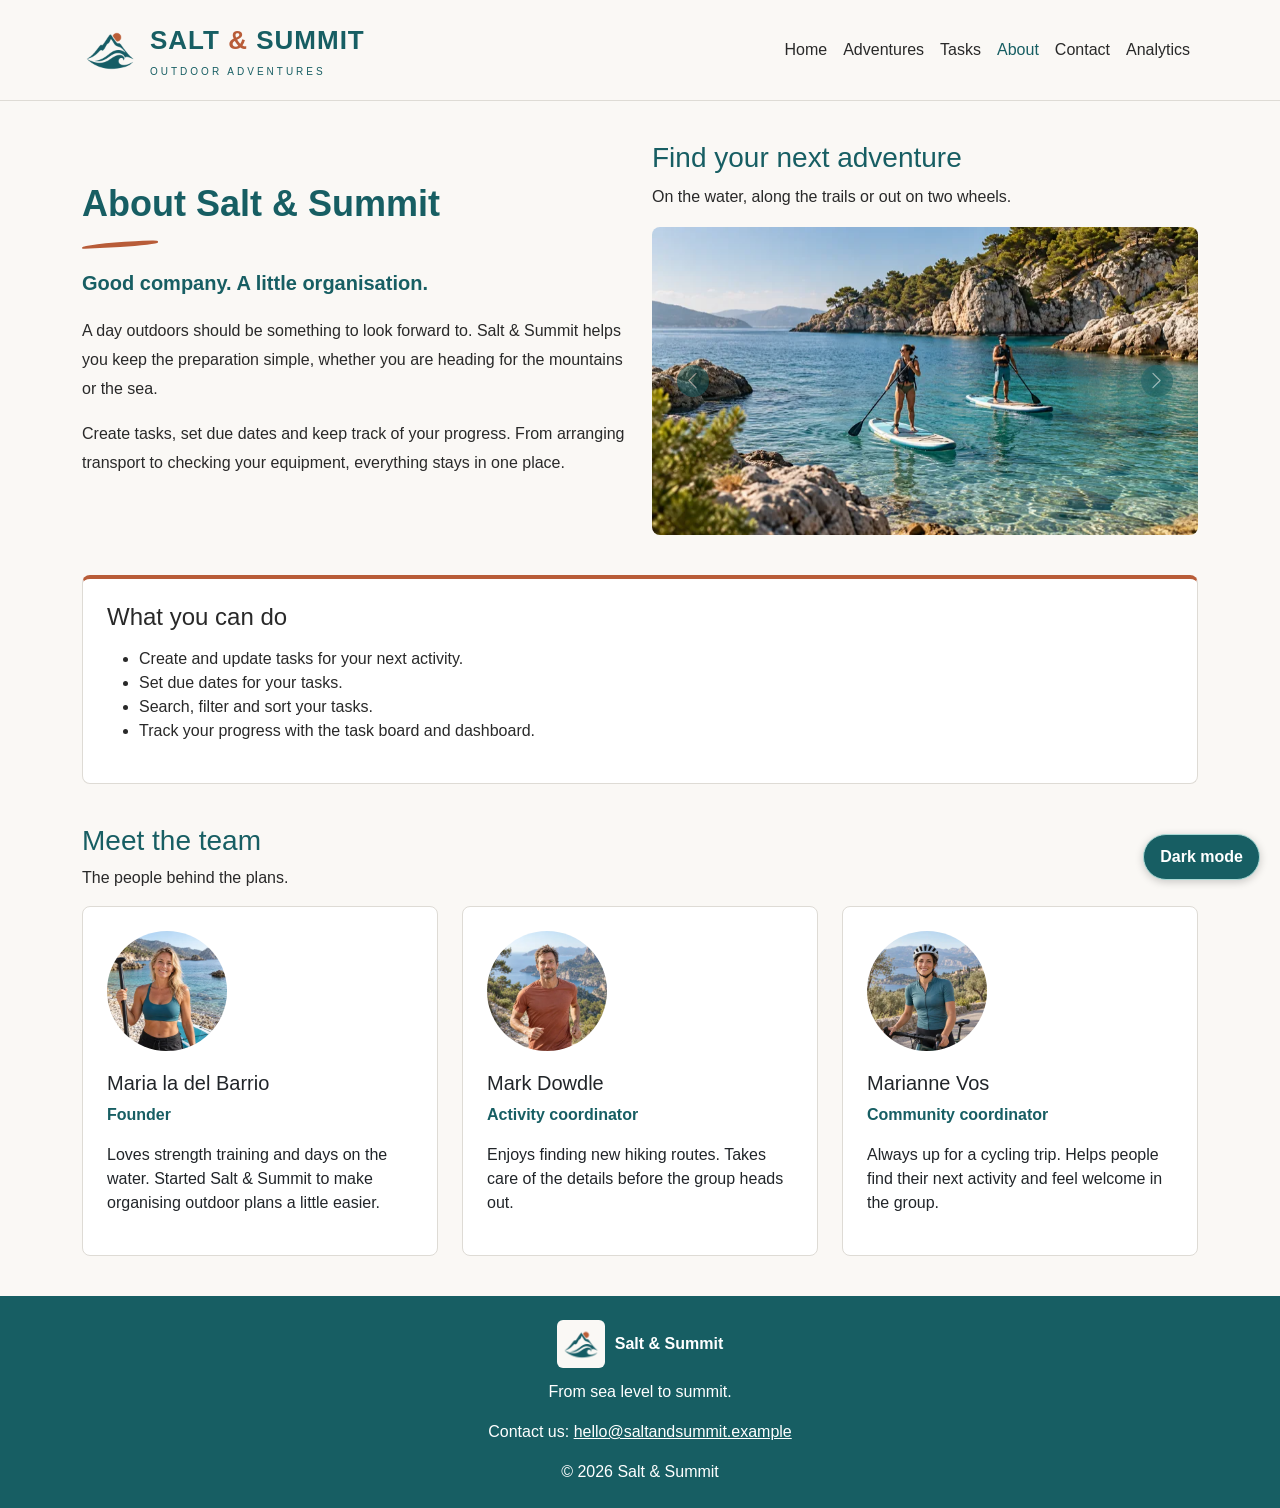
==== commit a320595f: "Redesign home and analytics, add weekly forecast and unify page styling" ====
--- a/about.html
+++ b/about.html
@@ -14,7 +14,7 @@
     <link href="https://cdn.jsdelivr.net/npm/bootstrap@5.3.8/dist/css/bootstrap.min.css" rel="stylesheet"
         integrity="sha384-sRIl4kxILFvY47J16cr9ZwB07vP4J8+LH7qKQnuqkuIAvNWLzeN8tE5YBujZqJLB" crossorigin="anonymous">
 
-    <link rel="stylesheet" href="css/style.css">
+    <link rel="stylesheet" href="css/style.css?v=title-consistency-10">
     <script src="https://cdn.jsdelivr.net/npm/bootstrap@5.3.8/dist/js/bootstrap.bundle.min.js"
         integrity="sha384-FKyoEForCGlyvwx9Hj09JcYn3nv7wiPVlz7YYwJrWVcXK/BmnVDxM+D2scQbITxI" crossorigin="anonymous"
         defer></script>
@@ -83,7 +83,7 @@
             <div class="row align-items-center g-4">
                 <div class="col-lg-6">
                     <section aria-labelledby="about-title">
-                        <h1 id="about-title">About Salt &amp; Summit</h1>
+                        <h1 class="page-title-accent" id="about-title">About Salt &amp; Summit</h1>
 
                         <p class="welcome-tagline">
                             Good company. A little organisation.
@@ -225,7 +225,7 @@
             <img class="footer-logo" src="images/logo.webp" width="168" height="168" alt="">
             <span>Salt &amp; Summit</span>
         </a>
-        <p>Get outside. Go together.</p>
+        <p>From sea level to summit.</p>
 
         <p>
             Contact us:
--- a/css/style.css
+++ b/css/style.css
@@ -402,25 +402,6 @@
     outline-offset: 3px;
 }
 
-/* Task status labels */
-.task-status {
-    display: inline-block;
-    padding: 5px 10px;
-    border-radius: 16px;
-    font-size: 14px;
-    font-weight: bold;
-}
-
-.status-completed {
-    background-color: #175e63;
-    color: #ffffff;
-}
-
-.status-pending {
-    background-color: #f5e4cf;
-    color: #704315;
-}
-
 /* Bootstrap table colours in dark mode */
 .dark-mode .table {
     --bs-table-bg: #223235;
@@ -459,10 +440,7 @@
     opacity: 1;
 }
 
-.status-progress {
-    background-color: #dcecf8;
-    color: #234e70;
-}
+
 
 /* Task status chart */
 .chart-row {
@@ -561,17 +539,36 @@
 }
 
 /* Home hero: the overlay keeps text readable over the photograph. */
+/* Home — photographic collections and a compact preparation overview. */
+.section-eyebrow,
+.collection-label {
+    margin-bottom: 12px;
+    color: #96502f;
+    font-size: 11px;
+    font-weight: 700;
+    line-height: 1.6;
+    letter-spacing: 2px;
+}
+
+.home-page {
+    --home-ink: #234b4e;
+    --home-muted: #53645f;
+    --home-soft: #e5e9da;
+    --home-paper: #faf8f5;
+    --home-line: #dcded3;
+    color: var(--home-ink);
+    font-size: 16px;
+    line-height: 1.75;
+}
+
 .home-hero {
     position: relative;
     isolation: isolate;
     display: flex;
-    align-items: center;
-    min-height: 620px;
-    margin-top: 24px;
+    align-items: flex-end;
+    min-height: clamp(540px, 35vw, 660px);
     overflow: hidden;
-    border-radius: 20px;
-    background-color: #173f43;
-    color: #ffffff;
+    background: #234b4e;
 }
 
 .home-hero-image {
@@ -581,7 +578,7 @@
     width: 100%;
     height: 100%;
     object-fit: cover;
-    object-position: center;
+    object-position: center 40%;
 }
 
 .home-hero::before {
@@ -589,385 +586,850 @@
     position: absolute;
     inset: 0;
     z-index: -1;
-    background: linear-gradient(
-        90deg,
-        rgba(9, 31, 34, 0.88) 0%,
-        rgba(9, 31, 34, 0.65) 48%,
-        rgba(9, 31, 34, 0.12) 100%
-    );
+    background: linear-gradient(90deg, #102e3299, #102e321a 65%), linear-gradient(0deg, #102e3277, transparent 65%);
+}
+
+.home-hero::after {
+    content: "";
+    position: absolute;
+    right: 0;
+    bottom: 0;
+    left: 0;
+    height: 36px;
+    pointer-events: none;
+    background: linear-gradient(0deg, var(--home-paper), transparent);
+}
+
+.home-photo-credit {
+    position: absolute;
+    right: 18px;
+    bottom: 10px;
+    z-index: 1;
+    margin: 0;
+    color: var(--home-ink);
+    font-size: 11px;
+}
+
+.home-page .home-photo-credit a {
+    color: var(--home-ink);
 }
 
 .home-hero-content {
-    max-width: 690px;
-    padding: 64px 56px 120px;
-}
-
-.hero-eyebrow,
-.section-eyebrow,
-.hero-caption-label {
-    font-size: 11px;
-    font-weight: bold;
-    line-height: 1.6;
-    letter-spacing: 2px;
-}
-
-.hero-eyebrow {
-    margin-bottom: 22px;
-    color: #ffffff;
-}
-
-.home-hero h1 {
-    margin-bottom: 24px;
-    font-size: clamp(36px, 4.5vw, 60px);
-    font-weight: bold;
-    line-height: 1.08;
-    letter-spacing: -2px;
+    padding-top: 80px;
+    padding-bottom: 80px;
+}
+
+.home-page .home-hero .section-eyebrow {
+    color: #fff;
+    font-size: 12px;
+}
+
+.home-page .home-hero h1 {
+    margin: 12px 0 18px;
+    color: #fff;
+    font-size: clamp(36px, 4vw, 54px);
+    font-weight: 700;
+    letter-spacing: -1.5px;
+    line-height: 1.12;
 }
 
 .hero-description {
-    max-width: 450px;
-    margin-bottom: 28px;
-    font-size: 17px;
-    line-height: 1.8;
+    max-width: 540px;
+    margin-bottom: 26px;
+    color: #fff;
+    font-size: 18px;
+    line-height: 1.65;
 }
 
 .hero-actions {
     display: flex;
     flex-wrap: wrap;
-    gap: 12px;
-}
-
-.hero-actions .btn {
+    align-items: center;
+    gap: 20px 28px;
+}
+
+.home-page .hero-primary {
     display: inline-flex;
     align-items: center;
     justify-content: center;
     gap: 20px;
     min-height: 48px;
-    padding: 13px 22px;
+    padding: 12px 20px;
+    border: 1px solid #a45233;
+    border-radius: 5px;
+    background: #a45233;
+    color: #fff;
+    font-size: 15px;
+    font-weight: 700;
+}
+
+.home-page .hero-primary:hover {
+    background: #884126;
+    border-color: #884126;
+    color: #fff;
+}
+
+.home-page .hero-secondary {
+    display: inline-flex;
+    align-items: center;
+    gap: 16px;
+    min-height: 48px;
+    color: #fff;
+    font-size: 15px;
+    font-weight: 700;
+    text-decoration: underline;
+    text-underline-offset: 6px;
+}
+
+.home-page .hero-secondary:hover {
+    color: #f3c29f;
+}
+
+.home-section-heading {
+    margin-bottom: 28px;
+}
+
+.home-section-heading h2,
+.home-planning h2 {
+    margin: 0;
+    color: var(--home-ink);
+    font-size: clamp(28px, 2.8vw, 38px);
+    font-weight: 700;
+    letter-spacing: -1px;
+    line-height: 1.2;
+}
+
+.home-section-heading>p:last-child {
+    margin: 16px 0 0;
+    color: var(--home-muted);
+}
+
+.home-discover {
+    padding: 52px 0;
+}
+
+.home-photo-link {
+    position: relative;
+    isolation: isolate;
+    display: block;
+    overflow: hidden;
+    aspect-ratio: 3 / 2;
+    background: #234b4e;
+    color: #fff;
+    border-radius: 3px;
+}
+
+.home-photo-link img {
+    position: absolute;
+    inset: 0;
+    z-index: -2;
+    width: 100%;
+    height: 100%;
+    object-fit: cover;
+    transition: transform .3s ease;
+}
+
+.home-photo-link::before {
+    content: "";
+    position: absolute;
+    inset: 0;
+    z-index: -1;
+    background: linear-gradient(0deg, #102e32e6, #102e3255 30%, transparent 65%);
+}
+
+.home-photo-link:hover img {
+    transform: scale(1.025);
+}
+
+.home-weather-icon {
+    display: block;
+    width: 64px;
+    height: 64px;
+}
+
+.home-photo-caption {
+    position: absolute;
+    bottom: 26px;
+    left: 28px;
+    right: 28px;
+}
+
+.home-page .home-photo-caption h3 {
+    margin: 0 0 8px;
+    color: #fff;
+    font-size: clamp(25px, 2.4vw, 32px);
+    font-weight: 700;
+    letter-spacing: -.7px;
+}
+
+.home-photo-caption>span {
+    display: flex;
+    gap: 24px;
+    color: #fff;
+    font-size: 15px;
+}
+
+.home-collection>p {
+    margin: 14px 0 0;
+    color: var(--home-muted);
+}
+
+.home-planning {
+    background: var(--home-soft);
+}
+
+.home-planning-inner {
+    display: grid;
+    grid-template-columns: 1.1fr .9fr;
+    align-items: center;
+    gap: 64px;
+    padding-top: 36px;
+    padding-bottom: 36px;
+}
+
+.home-planning-copy>p {
+    margin: 18px 0 22px;
+    color: var(--home-muted);
+}
+
+.home-checklist-preview {
+    max-width: 420px;
+    width: 100%;
+    justify-self: end;
+    padding: 24px 28px;
+    transform: rotate(-2deg);
+    background: #fffdf6;
+    color: #234b4e;
+    border: 1px solid #d2d4c5;
+    box-shadow: 0 7px 16px #203d3220;
+}
+
+.home-checklist-label {
+    margin: 0 0 16px;
+    font-size: 10px;
+    font-weight: 700;
+    letter-spacing: 1.8px;
+    color: #667054;
+}
+
+.home-checklist-preview ul {
+    margin: 0;
+    padding: 0;
+    list-style: none;
+}
+
+.home-checklist-preview li {
+    display: flex;
+    align-items: center;
+    gap: 14px;
+    padding: 10px 0;
+    border-bottom: 1px solid #e4e2d5;
+    font-size: 16px;
+}
+
+.home-checklist-preview li:last-child {
+    border-bottom: 0;
+}
+
+.preview-tick {
+    display: inline-flex;
+    justify-content: center;
+    align-items: center;
+    flex: 0 0 22px;
+    height: 22px;
+    border: 1px solid #829172;
+    border-radius: 2px;
+    color: #a45233;
+    font-size: 24px;
+    line-height: 1;
+}
+
+.home-dashboard-heading {
+    margin: 38px 0 24px;
+}
+
+.home-dashboard-heading h2 {
+    font-size: 28px;
+}
+
+.home-dashboard-heading .section-eyebrow {
+    display: none;
+}
+
+.home-dashboard {
+    display: grid;
+    grid-template-columns: 1.35fr 1fr;
+    align-items: start;
+    gap: 48px;
+    margin-bottom: 44px;
+}
+
+.home-dashboard .activity-section {
+    margin: 0;
+    padding: 0;
+    border: 0;
+    border-radius: 0;
+    background: transparent;
+}
+
+.home-panel-heading {
+    display: flex;
+    justify-content: space-between;
+    align-items: baseline;
+    flex-wrap: wrap;
+    gap: 8px;
+    margin-bottom: 10px;
+}
+
+.home-dashboard h2 {
+    margin: 0;
+    color: var(--home-ink);
+    font-size: 23px;
+    font-weight: 700;
+    letter-spacing: -.5px;
+}
+
+.home-panel-label {
+    font-size: 11px;
+    letter-spacing: 1px;
+    color: var(--home-muted);
+}
+
+.home-dashboard .home-panel-intro {
+    margin-bottom: 14px;
+    color: var(--home-muted);
+    font-size: 14px;
+}
+
+.home-dashboard #activity-list {
+    padding-left: 20px;
+    margin: 0 0 16px;
+}
+
+.home-dashboard #activity-list:empty {
+    display: none;
+}
+
+.home-dashboard #activity-list li {
+    padding: 9px 0 9px 4px;
+    border-bottom: 1px solid var(--home-line);
+    font-size: 14px;
+    line-height: 1.6;
+    overflow-wrap: anywhere;
+}
+
+.home-dashboard #activity-list li::marker {
+    color: #a45233;
+}
+
+.home-dashboard #activity-list li:last-child {
+    border-bottom: 0;
+}
+
+.home-dashboard #activity-empty {
+    margin: 20px 0;
+    color: var(--home-muted);
+}
+
+.home-dashboard .home-weather {
+    padding: 24px;
+    background: var(--home-soft);
     border-radius: 6px;
+}
+
+.home-dashboard .weather-overview {
+    margin: 20px 0 12px;
+}
+
+.home-dashboard .weather-temperature {
+    color: var(--home-ink);
+    font-size: 40px;
+}
+
+.home-dashboard .weather-description,
+.home-dashboard .weather-wind {
+    color: var(--home-muted);
+}
+
+.home-dashboard .home-weather-source {
+    margin-top: 18px;
+    color: var(--home-muted);
+    font-size: 12px;
+}
+
+.home-weather-retry {
+    margin-top: 12px;
+    padding: 7px 14px;
+    border: 1px solid #82918a;
+    border-radius: 5px;
+    background: var(--home-paper);
+    color: var(--home-ink);
+}
+
+.home-page a:focus-visible,
+.home-page button:focus-visible {
+    outline: 3px solid #b5643b;
+    outline-offset: 4px;
+}
+
+body.dark-mode .section-eyebrow {
+    color: #f0b58c;
+}
+
+body.dark-mode .home-page {
+    --home-ink: #c5ded4;
+    --home-muted: #bfcfc6;
+    --home-soft: #2b3d36;
+    --home-paper: #223235;
+    --home-line: #496057;
+}
+
+body.dark-mode .home-page .home-photo-link,
+body.dark-mode .home-page .hero-secondary {
+    color: #fff;
+}
+
+@media (max-width: 991.98px) {
+    .home-hero {
+        min-height: 540px;
+    }
+
+    .home-planning-inner {
+        gap: 32px;
+    }
+
+    .home-dashboard {
+        gap: 28px;
+    }
+}
+
+@media (max-width: 767.98px) {
+    .home-hero {
+        min-height: 540px;
+    }
+
+    .home-hero-image {
+        object-position: 68% center;
+    }
+
+    .home-hero::before {
+        background: linear-gradient(0deg, #102e32e6, #102e3244 75%);
+    }
+
+    .home-hero-content {
+        padding-bottom: 76px;
+    }
+
+    .home-page .home-hero h1 {
+        max-width: 340px;
+        font-size: 38px;
+    }
+
+    .hero-description {
+        font-size: 16px;
+    }
+
+    .hero-actions {
+        gap: 12px 20px;
+    }
+
+    .home-discover {
+        padding: 34px 0;
+    }
+
+    .home-photo-link {
+        aspect-ratio: 3 / 2;
+    }
+
+    .home-photo-caption {
+        bottom: 20px;
+        left: 22px;
+        right: 22px;
+    }
+
+    .home-planning-inner,
+    .home-dashboard {
+        grid-template-columns: 1fr;
+    }
+
+    .home-checklist-preview {
+        justify-self: center;
+        max-width: 380px;
+        transform: none;
+        padding: 22px;
+    }
+
+    .home-dashboard-heading {
+        margin-top: 32px;
+    }
+}
+
+@media (prefers-reduced-motion: reduce) {
+    .home-photo-link img {
+        transition: none;
+    }
+
+    .home-photo-link:hover img {
+        transform: none;
+    }
+}
+
+/* Daily weather remains folded away until requested. */
+.forecast-toggle {
+    margin-top: 20px;
+    font-weight: 700;
+}
+
+.weekly-forecast {
+    margin-top: 22px;
+    padding-top: 20px;
+    border-top: 1px solid var(--home-line);
+}
+
+.home-weather .weekly-forecast h3 {
+    margin: 0 0 8px;
+    color: var(--home-ink);
+    font-size: 18px;
+    font-weight: 700;
+}
+
+.home-weather .forecast-note {
+    margin: 0 0 16px;
+    color: var(--home-muted);
+    font-size: 13px;
+    line-height: 1.6;
+}
+
+.forecast-days {
+    margin: 0;
+    padding: 0;
+    list-style: none;
+}
+
+.forecast-days li {
+    display: grid;
+    grid-template-columns: 32px minmax(0, 1fr);
+    gap: 4px 12px;
+    padding: 14px 0;
+    border-bottom: 1px solid var(--home-line);
     font-size: 14px;
-    font-weight: bold;
-}
-
-.hero-primary {
-    border: 1px solid #ffffff;
-    background-color: #ffffff;
-    color: #173f43;
-}
-
-.hero-primary:hover {
-    border-color: #f3e6d7;
-    background-color: #f3e6d7;
-    color: #173f43;
-}
-
-.hero-secondary {
-    border: 1px solid rgba(255, 255, 255, 0.75);
-    background-color: transparent;
+    line-height: 1.5;
+}
+
+.forecast-days li:last-child {
+    border-bottom: 0;
+}
+
+.forecast-days time {
+    grid-column: 1 / -1;
+    font-weight: 700;
+    color: var(--home-ink);
+}
+
+.forecast-days img {
+    grid-column: 1;
+    grid-row: 2 / 5;
+    align-self: center;
+}
+
+.forecast-condition,
+.forecast-temperatures,
+.forecast-rain {
+    grid-column: 2;
+    color: var(--home-muted);
+}
+
+.forecast-temperatures {
+    color: var(--home-ink);
+}
+
+/* Adventures — two paces, one outdoor identity. */
+.adventures-page {
+    --adventure-ink: #234b4e;
+    --adventure-muted: #5c6c67;
+    --adventure-line: #dce2d8;
+    --adventure-paper: #ffffff;
+    --adventure-soft: #edf0e7;
+    padding-top: 28px;
+    padding-bottom: 64px;
+}
+
+.adventures-hero {
+    position: relative;
+    min-height: 430px;
+    overflow: hidden;
+    border-radius: 12px;
+    isolation: isolate;
+    background: #e7eee6;
+}
+
+.adventures-hero>img {
+    position: absolute;
+    z-index: -2;
+    inset: 0;
+    width: 100%;
+    height: 100%;
+    object-fit: cover;
+    object-position: 58% center;
+}
+
+.adventures-hero::before {
+    content: '';
+    position: absolute;
+    z-index: -1;
+    inset: 0;
+    background: linear-gradient(90deg, #faf8f5f5 0%, #faf8f5df 24%, #faf8f58c 43%, #faf8f500 68%);
+}
+
+.adventures-hero-copy {
+    max-width: 610px;
+    padding: 55px 42px;
+}
+
+.adventures-page .section-eyebrow {
+    margin: 0 0 12px;
+    color: #91472c;
+    font-size: 12px;
+    font-weight: 700;
+    letter-spacing: 1.6px;
+}
+
+.adventures-page .adventures-hero h1 {
+    margin: 0 0 19px;
+    color: #234b4e;
+    font-size: clamp(34px, 3.5vw, 48px);
+    font-weight: 700;
+    line-height: 1.12;
+    letter-spacing: -1.4px;
+}
+
+.adventures-hero-copy>p:not(.section-eyebrow) {
+    max-width: 420px;
+    margin-bottom: 24px;
+    color: #3c5752;
+    font-size: 16px;
+    line-height: 1.7;
+}
+
+.adventure-hero-button {
+    display: inline-flex;
+    align-items: center;
+    gap: 20px;
+    min-height: 46px;
+    padding: 11px 18px;
+    border: 1px solid #ad502f;
+    border-radius: 6px;
+    background: #ad502f;
     color: #ffffff;
-}
-
-.hero-secondary:hover {
-    border-color: #ffffff;
-    background-color: rgba(255, 255, 255, 0.14);
+    font-size: 15px;
+    font-weight: 700;
+}
+
+.adventure-hero-button:hover {
+    background: #8c3e22;
+    border-color: #8c3e22;
     color: #ffffff;
 }
 
-.hero-actions .btn:focus-visible {
-    outline: 3px solid #f5c99f;
-    outline-offset: 4px;
-}
-
-.hero-caption {
-    position: absolute;
-    right: 56px;
-    bottom: 28px;
-    left: 56px;
+.adventure-collections-intro {
+    display: flex;
+    align-items: center;
+    justify-content: space-between;
+    gap: 28px;
+    margin: 38px 0 25px;
+}
+
+.adventure-collections-intro h2 {
+    max-width: 630px;
+    margin: 0;
+    color: var(--adventure-ink);
+    font-size: 30px;
+    font-weight: 700;
+    letter-spacing: -.7px;
+}
+
+.adventure-collections-intro>p {
+    margin: 0;
+    color: var(--adventure-muted);
+    font-size: 15px;
+    line-height: 1.7;
+}
+
+.adventure-pace-controls {
     display: flex;
     flex-wrap: wrap;
+    gap: 10px;
+    margin-bottom: 20px;
+}
+
+.adventure-pace-button {
+    display: inline-flex;
     align-items: center;
-    gap: 12px 24px;
-    padding-top: 20px;
-    border-top: 1px solid rgba(255, 255, 255, 0.35);
+    gap: 12px;
+    min-height: 46px;
+    padding: 10px 16px;
+    border: 1px solid #aebeb0;
+    border-radius: 6px;
+    background: transparent;
+    color: var(--adventure-ink);
+    font-size: 15px;
+    font-weight: 700;
+}
+
+.adventure-pace-button span {
     font-size: 12px;
-    line-height: 1.6;
-}
-
-/* Introduce the activity collection with a different layout from dashboard panels. */
-.home-introduction {
-    display: grid;
-    grid-template-columns: 1fr 1fr;
-    align-items: end;
-    gap: 40px;
-    padding: 64px 0 40px;
-    scroll-margin-top: 120px;
-}
-
-.section-eyebrow {
-    margin-bottom: 12px;
-    color: #96502f;
-}
-
-.home-introduction h2 {
-    margin: 0;
-    color: #175e63;
-    font-size: clamp(28px, 3vw, 38px);
-    font-weight: bold;
-    line-height: 1.15;
-    letter-spacing: -1px;
-}
-
-.home-introduction > p {
-    max-width: 480px;
-    margin: 0;
-    color: #626660;
-    font-size: 15px;
-    line-height: 1.8;
-}
-
-body.dark-mode .section-eyebrow {
-    color: #f0b58c;
-}
-
-body.dark-mode .home-introduction h2 {
-    color: #a9d9d5;
-}
-
-body.dark-mode .home-introduction > p {
-    color: #c4cecb;
-}
-
-@media (max-width: 767.98px) {
-    .home-hero {
-        min-height: 570px;
-        margin-top: 16px;
-        border-radius: 14px;
-    }
-
-    .home-hero::before {
-        background: linear-gradient(
-            90deg,
-            rgba(9, 31, 34, 0.88),
-            rgba(9, 31, 34, 0.55)
-        );
-    }
-
-    .home-hero-content {
-        padding: 36px 24px 140px;
-    }
-
-    .home-hero h1 {
-        letter-spacing: -1px;
-    }
-
-    .hero-eyebrow {
-        font-size: 10px;
-        letter-spacing: 1.5px;
-    }
-
-    .hero-description {
-        font-size: 15px;
-    }
-
-    .hero-caption {
-        right: 24px;
-        bottom: 24px;
-        left: 24px;
-        gap: 8px;
-    }
-
-    .home-introduction {
-        grid-template-columns: 1fr;
-        gap: 20px;
-        padding-top: 40px;
-    }
-}
-
-/* Activity collections introduce the catalogue through consistent image cards. */
-.home-collections {
-    margin-bottom: 64px;
-}
-
-.collection-card {
-    height: 100%;
-    overflow: hidden;
-    border: 1px solid #dedbd5;
-    border-radius: 14px;
-    background-color: #ffffff;
-}
-
-.collection-card > img {
-    display: block;
-    width: 100%;
-    aspect-ratio: 4 / 3;
-    height: auto;
-    object-fit: cover;
-}
-
-.collection-card-content {
-    padding: 26px;
-}
-
-.collection-label {
-    margin-bottom: 12px;
-    color: #96502f;
-    font-size: 10px;
-    font-weight: bold;
-    letter-spacing: 1.8px;
-    line-height: 1.6;
-}
-
-.collection-card h3 {
-    margin-bottom: 14px;
-    color: #175e63;
-    font-size: 24px;
-    font-weight: bold;
-    line-height: 1.2;
-    letter-spacing: -0.5px;
-}
-
-.collection-card-content > p:not(.collection-label) {
-    margin-bottom: 24px;
-    color: #626660;
-    font-size: 14px;
-    line-height: 1.8;
-}
-
-.collection-activities {
-    display: block;
-    padding-top: 16px;
-    border-top: 1px solid #e8e5df;
-    color: #175e63;
-    font-size: 12px;
-    font-weight: bold;
-    line-height: 1.8;
-}
-
-body.dark-mode .collection-card {
-    border-color: #526467;
-    background-color: #223235;
-}
-
-body.dark-mode .collection-label {
-    color: #f0b58c;
-}
-
-body.dark-mode .collection-card h3,
-body.dark-mode .collection-activities {
-    color: #a9d9d5;
-}
-
-body.dark-mode .collection-card-content > p:not(.collection-label) {
-    color: #c4cecb;
-}
-
-body.dark-mode .collection-activities {
-    border-color: #526467;
-}
-
-/* Group personal activity and live weather without changing their JavaScript IDs. */
-.home-dashboard {
-    display: grid;
-    grid-template-columns: 1.2fr 1fr;
-    gap: 24px;
-    margin-bottom: 64px;
-}
-
-.home-dashboard .activity-section {
-    margin-bottom: 0;
-    padding: 32px;
-    border-top: 1px solid #dedbd5;
-    border-radius: 14px;
-}
-
-.home-dashboard h2 {
-    color: #175e63;
-    font-size: 24px;
-    font-weight: bold;
-    letter-spacing: -0.5px;
-}
-
-.home-dashboard #activity-list {
-    margin: 0;
-    padding-left: 20px;
-}
-
-.home-dashboard #activity-list li {
-    padding: 12px 0;
-    border-bottom: 1px solid #e8e5df;
-    font-size: 14px;
-    line-height: 1.7;
-}
-
-.home-dashboard #activity-list li:last-child {
-    border-bottom: 0;
-}
-
-.home-dashboard #activity-empty,
-.home-dashboard #weather-status {
-    font-size: 14px;
-    line-height: 1.8;
-}
-
-.home-dashboard .weather-overview {
-    margin: 28px 0;
-}
-
-body.dark-mode .home-dashboard .activity-section,
-body.dark-mode .home-dashboard #activity-list li {
-    border-color: #526467;
-}
-
-body.dark-mode .home-dashboard h2 {
-    color: #a9d9d5;
-}
-
-@media (max-width: 767.98px) {
-    .home-dashboard {
-        grid-template-columns: 1fr;
-        margin-bottom: 40px;
-    }
-
-    .home-dashboard .activity-section {
-        padding: 24px;
-    }
-}
-
-/* Catalogue controls remain visible as one group and stack on small screens. */
+    opacity: .8;
+}
+
+.adventure-pace-button[aria-pressed="true"],
+.adventure-pace-button:hover {
+    border-color: #315e61;
+    background: #315e61;
+    color: #ffffff;
+}
+
+.adventure-pace-button#pace-challenge[aria-pressed="true"] {
+    background: #ad502f;
+    border-color: #ad502f;
+}
+
 .adventure-toolbar {
     display: grid;
     grid-template-columns: 2fr 1fr 1fr;
-    gap: 20px;
-    margin-bottom: 24px;
-    padding: 24px;
-    border: 1px solid #dedbd5;
-    border-radius: 14px;
-    background-color: #ffffff;
-}
-
-.adventure-toolbar > div {
+    gap: 16px;
+    margin-bottom: 18px;
+    padding: 20px;
+    border: 1px solid var(--adventure-line);
+    border-radius: 8px;
+    background: var(--adventure-soft);
+}
+
+.adventure-toolbar>div {
     min-width: 0;
 }
 
 .adventure-toolbar .form-label {
-    color: #175e63;
-    font-size: 13px;
-    font-weight: bold;
+    margin-bottom: 7px;
+    color: var(--adventure-ink);
+    font-size: 14px;
+    font-weight: 700;
 }
 
 .adventure-toolbar .form-control,
 .adventure-toolbar .form-select {
     min-height: 46px;
+    border-color: #bfcac2;
+    border-radius: 6px;
+    background-color: var(--adventure-paper);
+    color: var(--adventure-ink);
+    font-size: 15px;
+}
+
+.adventure-toolbar .form-control:focus,
+.adventure-toolbar .form-select:focus {
+    border-color: #47777a;
+    box-shadow: 0 0 0 3px #47777a26;
+}
+
+.adventures-page .form-check-label {
+    color: var(--adventure-ink);
+    font-size: 14px;
+}
+
+.adventures-page .form-check-input:checked {
+    border-color: #315e61;
+    background-color: #315e61;
+}
+
+.adventure-results-line {
+    display: flex;
+    align-items: center;
+    justify-content: space-between;
+    gap: 16px;
 }
 
 #adventure-count {
+    margin: 0;
+    color: var(--adventure-muted);
+    font-size: 14px;
+}
+
+.adventure-reset {
+    padding: 6px 0;
+    border: 0;
+    background: transparent;
+    color: var(--adventure-ink);
+    font-size: 14px;
+    font-weight: 700;
+    text-decoration: underline;
+    text-underline-offset: 4px;
+}
+
+.adventure-reset[hidden] {
+    display: none;
+}
+
+.adventure-sort-hint {
+    margin: 6px 0 24px;
+    color: var(--adventure-muted);
+    font-size: 13px;
+}
+
+.adventure-collection {
+    margin-bottom: 42px;
+}
+
+.adventure-collection-heading {
+    display: flex;
+    justify-content: space-between;
+    align-items: center;
+    gap: 24px;
     margin-bottom: 24px;
-    color: #626660;
+    padding: 25px 28px;
+    border-left: 4px solid #829172;
+    border-radius: 6px;
+    background: var(--adventure-soft);
+}
+
+.adventure-collection-heading h2 {
+    margin: 0 0 8px;
+    color: var(--adventure-ink);
+    font-size: 30px;
+    font-weight: 700;
+    letter-spacing: -.7px;
+}
+
+.adventure-collection-heading p:last-child {
+    max-width: 760px;
+    margin: 0;
+    color: var(--adventure-muted);
+    font-size: 15px;
+    line-height: 1.7;
+}
+
+.adventure-collection-count {
+    flex-shrink: 0;
+    color: var(--adventure-ink);
     font-size: 14px;
-}
-
-#adventure-grid {
-    margin-bottom: 64px;
+    font-weight: 700;
+}
+
+.adventure-collection-challenge .adventure-collection-heading {
+    border-left-color: #c47a51;
+    background: #234b4e;
+}
+
+.adventure-collection-challenge .adventure-collection-heading h2,
+.adventure-collection-challenge .adventure-collection-count {
+    color: #ffffff;
+}
+
+.adventure-collection-challenge .adventure-collection-heading .section-eyebrow {
+    color: #f1bd97;
+}
+
+.adventure-collection-challenge .adventure-collection-heading p:last-child {
+    color: #dbe6df;
 }
 
 .adventure-card {
@@ -975,12 +1437,18 @@
     flex-direction: column;
     height: 100%;
     overflow: hidden;
-    border: 1px solid #dedbd5;
-    border-radius: 14px;
-    background-color: #ffffff;
-}
-
-.adventure-card > img {
+    border: 1px solid var(--adventure-line);
+    border-radius: 9px;
+    background: var(--adventure-paper);
+    transition: border-color .18s ease, box-shadow .18s ease;
+}
+
+.adventure-card:hover {
+    border-color: #8ca59b;
+    box-shadow: 0 8px 25px #234b4e0d;
+}
+
+.adventure-card>img {
     display: block;
     width: 100%;
     height: auto;
@@ -988,162 +1456,362 @@
     object-fit: cover;
 }
 
+.adventure-card-challenge {
+    border-top: 3px solid #ad502f;
+    border-radius: 5px;
+}
+
 .adventure-card-content {
     display: flex;
     flex: 1;
     flex-direction: column;
-    padding: 26px;
+    padding: 24px;
+}
+
+.adventure-card .collection-label {
+    margin-bottom: 12px;
+    color: #526b47;
+    font-size: 11px;
+    letter-spacing: 1px;
+    line-height: 1.6;
+}
+
+.adventure-card-challenge .collection-label {
+    color: #91472c;
 }
 
 .adventure-card h3 {
-    margin-bottom: 8px;
-    color: #175e63;
+    margin: 0 0 9px;
+    color: var(--adventure-ink);
     font-size: 24px;
-    font-weight: bold;
+    font-weight: 700;
     line-height: 1.2;
-    letter-spacing: -0.5px;
+    letter-spacing: -.6px;
 }
 
 .adventure-location {
-    margin-bottom: 16px;
-    color: #626660;
-    font-size: 13px;
+    margin-bottom: 13px;
+    color: var(--adventure-muted);
+    font-size: 14px;
 }
 
 .adventure-description {
-    margin-bottom: 24px;
-    font-size: 14px;
-    line-height: 1.8;
+    margin-bottom: 22px;
+    color: var(--adventure-ink);
+    font-size: 15px;
+    line-height: 1.75;
 }
 
 .adventure-meta {
     display: flex;
     flex-wrap: wrap;
     gap: 8px;
-    margin-top: auto;
-    margin-bottom: 20px;
+    margin: auto 0 18px;
     padding: 0;
     list-style: none;
 }
 
 .adventure-meta li {
-    padding: 6px 10px;
+    padding: 5px 9px;
     border-radius: 4px;
-    background-color: #edf3ef;
-    color: #24534d;
-    font-size: 12px;
+    background: var(--adventure-soft);
+    color: var(--adventure-ink);
+    font-size: 13px;
 }
 
 .adventure-price {
-    margin: 0;
-    padding-top: 18px;
-    border-top: 1px solid #e8e5df;
-    color: #175e63;
+    margin: 0 0 17px;
+    padding-top: 16px;
+    border-top: 1px solid var(--adventure-line);
+    color: var(--adventure-ink);
     font-size: 16px;
-    font-weight: bold;
+    font-weight: 700;
+}
+
+.adventure-card-actions {
+    display: flex;
+    flex-wrap: wrap;
+    align-items: stretch;
+    gap: 9px;
+}
+
+.adventure-details {
+    flex: 1 1 145px;
+    min-height: 44px;
+    padding: 10px 12px;
+    border: 1px solid #315e61;
+    border-radius: 5px;
+    background: #315e61;
+    color: #ffffff;
+    font-size: 14px;
+    font-weight: 700;
+}
+
+.adventure-details:hover {
+    border-color: #234b4e;
+    background: #234b4e;
+    color: #ffffff;
+}
+
+.adventure-card-challenge .adventure-details {
+    background: #ad502f;
+    border-color: #ad502f;
+}
+
+.adventure-card-challenge .adventure-details:hover {
+    background: #8c3e22;
+    border-color: #8c3e22;
+}
+
+.adventure-save {
+    flex: 1 1 115px;
+    min-height: 44px;
+    padding: 10px 12px;
+    border: 1px solid #9fb2a7;
+    border-radius: 5px;
+    background: transparent;
+    color: var(--adventure-ink);
+    font-size: 14px;
+    font-weight: 700;
+}
+
+.adventure-save:hover,
+.adventure-save[aria-pressed="true"] {
+    background: var(--adventure-soft);
+    color: var(--adventure-ink);
+    border-color: #617c50;
 }
 
 #adventure-empty {
-    margin-bottom: 64px;
-    padding: 32px;
-    border: 1px dashed #9caaa5;
-    border-radius: 14px;
+    margin: 0 0 30px;
+    padding: 40px 24px;
+    border: 1px dashed #9fb2a7;
+    border-radius: 8px;
+    color: var(--adventure-muted);
     text-align: center;
     line-height: 1.8;
 }
 
-body.dark-mode .adventure-toolbar,
-body.dark-mode .adventure-card {
-    border-color: #526467;
-    background-color: #223235;
-}
-
-body.dark-mode .adventure-toolbar .form-label,
-body.dark-mode .adventure-card h3,
-body.dark-mode .adventure-price {
-    color: #a9d9d5;
-}
-
-body.dark-mode #adventure-count,
-body.dark-mode .adventure-location {
-    color: #c4cecb;
-}
-
-body.dark-mode .adventure-meta li {
-    background-color: #30484b;
-    color: #d7eee8;
-}
-
-body.dark-mode .adventure-price {
-    border-color: #526467;
+.adventure-next-step {
+    display: flex;
+    align-items: center;
+    justify-content: space-between;
+    gap: 28px;
+    padding-top: 30px;
+    border-top: 1px solid var(--adventure-line);
+}
+
+.adventure-next-step h2 {
+    margin: 0 0 8px;
+    color: var(--adventure-ink);
+    font-size: 26px;
+    font-weight: 700;
+}
+
+.adventure-next-step p:last-child {
+    margin: 0;
+    color: var(--adventure-muted);
+    font-size: 15px;
+    line-height: 1.7;
+}
+
+.adventure-next-step a {
+    flex-shrink: 0;
+}
+
+#browse-title {
+    scroll-margin-top: 130px;
+}
+
+.adventures-page button:focus-visible,
+.adventures-page a:focus-visible {
+    outline: 3px solid #b85c38;
+    outline-offset: 4px;
+}
+
+body.dark-mode .adventures-page {
+    --adventure-ink: #c5ded4;
+    --adventure-muted: #b1c3ba;
+    --adventure-line: #40574f;
+    --adventure-paper: #223235;
+    --adventure-soft: #2b3d36;
+}
+
+body.dark-mode .adventures-page .section-eyebrow {
+    color: #efb08b;
+}
+
+body.dark-mode .adventures-page .adventures-hero h1 {
+    color: #234b4e;
+}
+
+body.dark-mode .adventures-hero .section-eyebrow {
+    color: #91472c;
+}
+
+body.dark-mode .adventure-card .collection-label {
+    color: #b6cea7;
+}
+
+body.dark-mode .adventure-card-challenge .collection-label {
+    color: #efb08b;
+}
+
+body.dark-mode .adventure-toolbar .form-control,
+body.dark-mode .adventure-toolbar .form-select {
+    border-color: #698077;
+    color-scheme: dark;
+}
+
+body.dark-mode .adventure-toolbar .form-control::placeholder {
+    color: #b1c3ba;
+    opacity: 1;
+}
+
+body.dark-mode .adventure-next-step .collection-link {
+    color: #c5ded4;
+}
+
+@media (max-width: 991.98px) {
+    .adventures-hero {
+        min-height: 390px;
+    }
+
+    .adventures-hero-copy {
+        padding: 38px 28px;
+    }
+
+    .adventure-collections-intro {
+        align-items: flex-start;
+        flex-direction: column;
+        gap: 15px;
+    }
+
+    .adventure-next-step {
+        align-items: flex-start;
+        flex-direction: column;
+    }
+
+    body:has(.adventures-page) .site-header .navbar {
+        position: static;
+    }
+
+    body:has(.adventures-page) .site-header .navbar-collapse {
+        position: absolute;
+        top: 100%;
+        left: 0;
+        width: 100%;
+        max-height: 70vh;
+        overflow-y: auto;
+        padding: 16px;
+        background: #faf8f5f5;
+        border-bottom: 1px solid #dce2d8;
+    }
+
+    body.dark-mode:has(.adventures-page) .site-header .navbar-collapse {
+        background: #223235f5;
+    }
 }
 
 @media (max-width: 767.98px) {
+    .adventures-page {
+        padding-top: 16px;
+        padding-bottom: 40px;
+    }
+
+    .adventures-hero {
+        display: flex;
+        flex-direction: column;
+    }
+
+    .adventures-hero::before {
+        display: none;
+    }
+
+    .adventures-hero>img {
+        position: static;
+        z-index: auto;
+        height: 200px;
+        object-position: 65% center;
+    }
+
+    .adventures-hero-copy {
+        order: -1;
+        padding: 28px 24px;
+        background: #edf0e7;
+    }
+
+    .adventures-page .adventures-hero h1 {
+        font-size: 36px;
+    }
+
+    .adventures-hero-copy p br {
+        display: none;
+    }
+
     .adventure-toolbar {
         grid-template-columns: 1fr;
-        gap: 16px;
-        padding: 20px;
-    }
-
-    #adventure-grid {
-        margin-bottom: 40px;
-    }
-}
-
-/* Saved adventures use a toggle button with a visible and accessible state. */
-.adventure-save {
-    width: 100%;
-    padding: 11px 16px;
-    border: 1px solid #175e63;
-    background-color: transparent;
-    color: #175e63;
-    font-size: 14px;
-    font-weight: bold;
-}
-
-.adventure-save:hover,
-.adventure-save[aria-pressed="true"] {
-    border-color: #175e63;
-    background-color: #175e63;
-    color: #ffffff;
-}
-
-.adventure-save:focus-visible {
-    outline: 3px solid #b85c38;
-    outline-offset: 3px;
-}
-
-body.dark-mode .adventure-save {
-    border-color: #a9d9d5;
-    color: #a9d9d5;
-}
-
-body.dark-mode .adventure-save:hover,
-body.dark-mode .adventure-save[aria-pressed="true"] {
-    border-color: #a9d9d5;
-    background-color: #a9d9d5;
-    color: #182426;
-}
-
-.adventure-details {
-    width: 100%;
-    padding: 11px 16px;
-    border: 1px solid #175e63;
-    background-color: #175e63;
-    color: #ffffff;
-    font-size: 14px;
-    font-weight: bold;
-}
-
-.adventure-details:hover {
-    border-color: #11474b;
-    background-color: #11474b;
-    color: #ffffff;
-}
-
-.adventure-details:focus-visible {
-    outline: 3px solid #b85c38;
-    outline-offset: 3px;
+        gap: 14px;
+        padding: 18px;
+    }
+
+    .adventure-pace-controls {
+        gap: 8px;
+    }
+
+    .adventure-pace-button {
+        padding: 9px 12px;
+        font-size: 14px;
+    }
+
+    .adventure-collection-heading {
+        align-items: flex-start;
+        flex-direction: column;
+        padding: 22px;
+        gap: 14px;
+    }
+
+    .adventure-collection-heading h2,
+    .adventure-collections-intro h2 {
+        font-size: 27px;
+    }
+
+    .adventure-card-content {
+        padding: 22px;
+    }
+}
+
+@media (max-width: 479.98px) {
+    .adventure-pace-button {
+        flex: 1 1 100%;
+        justify-content: space-between;
+    }
+
+    body:has(.adventures-page) .site-header .brand-name {
+        font-size: 17px;
+        letter-spacing: .5px;
+    }
+
+    body:has(.adventures-page) .site-header .brand-logo {
+        width: 40px;
+        height: 40px;
+    }
+
+    body:has(.adventures-page) .site-header .brand-description {
+        font-size: 8px;
+        letter-spacing: 1.6px;
+    }
+
+    body:has(.adventures-page) .site-header .navbar-brand {
+        gap: 8px;
+        margin-right: 8px;
+    }
+}
+
+@media (prefers-reduced-motion: reduce) {
+    .adventure-card {
+        transition: none;
+    }
 }
 
 .adventure-modal-content {
@@ -1170,7 +1838,7 @@
     font-weight: bold;
 }
 
-.adventure-modal-content .modal-body > p {
+.adventure-modal-content .modal-body>p {
     line-height: 1.8;
 }
 
@@ -1306,4 +1974,1472 @@
 
 body.dark-mode .collection-link:hover {
     color: #ffffff;
+}
+
+/* Separate the practical information from the adventure planning form. */
+.adventure-guide {
+    display: grid;
+    gap: 24px;
+    margin: 28px 0;
+    padding-bottom: 28px;
+    border-bottom: 1px solid #ded8d2;
+}
+
+.adventure-guide h3 {
+    margin-bottom: 12px;
+}
+
+.adventure-guide p {
+    margin-bottom: 0;
+}
+
+.adventure-guide ul {
+    margin-bottom: 0;
+    padding-left: 20px;
+}
+
+.adventure-guide li {
+    margin-bottom: 8px;
+    line-height: 1.7;
+}
+
+.adventure-guide li:last-child {
+    margin-bottom: 0;
+}
+
+.dark-mode .adventure-guide {
+    border-color: #526769;
+}
+
+/* Tasks — natural and bright, with terracotta accents and a working checklist. */
+.tasks-page {
+    --task-ink: #234b4e;
+    --task-muted: #5c6c67;
+    --task-line: #dce2d8;
+    --task-paper: #faf8f5;
+    --task-surface: #ffffff;
+    --task-soft: #edf0e7;
+    padding-top: 28px;
+    padding-bottom: 64px;
+}
+
+.tasks-hero {
+    position: relative;
+    display: grid;
+    grid-template-columns: 1fr 1fr;
+    min-height: 310px;
+    overflow: hidden;
+    background: #edf0e7;
+    border-radius: 12px 12px 0 0;
+}
+
+.tasks-hero-copy {
+    position: relative;
+    z-index: 1;
+    padding: 36px 40px;
+    align-self: center;
+}
+
+.tasks-page .section-eyebrow {
+    margin: 0 0 12px;
+    color: #91472c;
+    font-size: 12px;
+    font-weight: 700;
+    letter-spacing: 1.7px;
+}
+
+.tasks-page h1 {
+    margin: 0;
+    color: var(--task-ink);
+    font-size: clamp(32px, 3.3vw, 46px);
+    font-weight: 700;
+    line-height: 1.1;
+    letter-spacing: -1.3px;
+}
+
+/* One brand accent for each page's main heading. */
+main h1.page-title-accent {
+    margin-bottom: 18px;
+}
+
+.page-title-accent::after {
+    content: "";
+    display: block;
+    width: 76px;
+    height: 5px;
+    margin-top: 17px;
+    border-radius: 70% 20% 50% 10%;
+    background: #b85c38;
+    transform: rotate(-3deg);
+}
+
+.tasks-hero-copy>p:not(.section-eyebrow) {
+    margin: 0 0 18px;
+    color: var(--task-muted);
+    font-size: 16px;
+    line-height: 1.6;
+}
+
+.tasks-explore {
+    display: inline-flex;
+    align-items: center;
+    gap: 20px;
+    color: var(--task-ink);
+    font-size: 14px;
+    font-weight: 700;
+    text-underline-offset: 5px;
+}
+
+.tasks-explore:hover {
+    color: #91472c;
+}
+
+.tasks-hero>img {
+    width: 100%;
+    height: 100%;
+    min-height: 310px;
+    max-height: 370px;
+    object-fit: cover;
+    object-position: center;
+}
+
+.tasks-overview {
+    display: grid;
+    grid-template-columns: repeat(4, 1fr);
+    padding: 22px 0;
+    margin-bottom: 36px;
+    border-top: 1px solid var(--task-line);
+    border-bottom: 1px solid var(--task-line);
+    background: var(--task-soft);
+}
+
+.tasks-page .task-stat {
+    display: flex;
+    flex-direction: column;
+    gap: 5px;
+    padding: 0 30px;
+    border-right: 1px solid #bdc8b8;
+}
+
+.tasks-page .task-stat:last-child {
+    border-right: 0;
+}
+
+.tasks-page .task-stat span {
+    color: var(--task-ink);
+    font-size: 14px;
+    font-weight: 700;
+}
+
+.tasks-page .task-stat strong {
+    color: var(--task-ink);
+    font-size: 34px;
+    line-height: 1.15;
+}
+
+.tasks-page .task-stat-pending strong {
+    color: #a45330;
+}
+
+.tasks-page .task-stat-progress strong {
+    color: #526b8c;
+}
+
+.tasks-page .task-stat-completed strong {
+    color: #5b754f;
+}
+
+.tasks-workspace {
+    scroll-margin-top: 125px;
+}
+
+.task-list-heading {
+    display: flex;
+    align-items: center;
+    justify-content: space-between;
+    gap: 24px;
+    margin-bottom: 26px;
+}
+
+.tasks-page h2 {
+    margin: 0 0 8px;
+    color: var(--task-ink);
+    font-size: 30px;
+    font-weight: 700;
+    letter-spacing: -.8px;
+}
+
+.task-list-heading>div>p:last-child {
+    margin: 0;
+    color: var(--task-muted);
+    font-size: 15px;
+    line-height: 1.6;
+}
+
+.task-primary {
+    display: inline-flex;
+    align-items: center;
+    justify-content: center;
+    gap: 16px;
+    min-height: 46px;
+    padding: 10px 20px;
+    border: 1px solid #ad502f;
+    border-radius: 6px;
+    background: #ad502f;
+    color: #ffffff;
+    font-size: 15px;
+    font-weight: 700;
+    white-space: nowrap;
+}
+
+.task-primary:hover,
+.task-primary:active {
+    border-color: #8c3e22;
+    background: #8c3e22;
+    color: #ffffff;
+}
+
+.task-primary span {
+    font-size: 23px;
+    font-weight: 400;
+    line-height: 1;
+}
+
+.task-toolbar {
+    display: grid;
+    grid-template-columns: 1.8fr 1fr 1fr 1.2fr;
+    gap: 14px;
+}
+
+.tasks-page .form-label,
+.task-modal-content .form-label {
+    margin-bottom: 7px;
+    color: var(--task-ink, #234b4e);
+    font-size: 14px;
+    font-weight: 700;
+}
+
+.tasks-page .form-control,
+.tasks-page .form-select,
+.task-modal-content .form-control,
+.task-modal-content .form-select {
+    min-height: 46px;
+    border: 1px solid #bfcac2;
+    border-radius: 6px;
+    background-color: var(--task-surface, #ffffff);
+    color: var(--task-ink, #234b4e);
+    font-size: 15px;
+}
+
+.tasks-page .form-control:focus,
+.tasks-page .form-select:focus,
+.task-modal-content .form-control:focus,
+.task-modal-content .form-select:focus {
+    border-color: #47777a;
+    box-shadow: 0 0 0 3px #47777a26;
+}
+
+.task-results-row {
+    display: flex;
+    align-items: center;
+    justify-content: space-between;
+    min-height: 50px;
+    gap: 16px;
+}
+
+.task-results-row p {
+    margin: 0;
+    color: var(--task-muted);
+    font-size: 13px;
+}
+
+.task-text-button {
+    padding: 6px 0;
+    border: 0;
+    background: transparent;
+    color: var(--task-ink);
+    font-size: 14px;
+    font-weight: 700;
+    text-decoration: underline;
+    text-underline-offset: 3px;
+}
+
+.task-text-button[hidden] {
+    display: none;
+}
+
+/* Optional starting points keep preparation useful without creating automatic tasks. */
+.task-suggestions {
+    margin: 0 0 24px;
+    padding: 20px 22px;
+    border: 1px solid var(--task-line);
+    border-left: 3px solid #b85c38;
+    border-radius: 6px;
+    background: var(--task-soft);
+}
+
+.task-suggestions-heading h3 {
+    margin: 0 0 5px;
+    color: var(--task-ink);
+    font-size: 17px;
+    font-weight: 700;
+}
+
+.task-suggestions-heading p {
+    margin: 0;
+    color: var(--task-muted);
+    font-size: 14px;
+    line-height: 1.6;
+}
+
+.task-suggestion-options {
+    display: flex;
+    flex-wrap: wrap;
+    gap: 9px;
+    margin-top: 15px;
+}
+
+.tasks-page .task-suggestion {
+    display: inline-flex;
+    align-items: center;
+    gap: 8px;
+    min-height: 40px;
+    padding: 8px 12px;
+    border: 1px solid #aebeb0;
+    border-radius: 6px;
+    background: var(--task-paper);
+    color: var(--task-ink);
+    font-size: 14px;
+    font-weight: 700;
+    line-height: 1.5;
+    text-align: left;
+}
+
+.task-suggestion::before {
+    content: '+';
+    color: #a34d2c;
+    font-size: 18px;
+    font-weight: 400;
+    line-height: 1;
+}
+
+.tasks-page .task-suggestion:hover {
+    border-color: #315e61;
+    background: #315e61;
+    color: #ffffff;
+}
+
+.task-suggestion:hover::before {
+    color: #ffffff;
+}
+
+body.dark-mode .task-suggestions-heading h3 {
+    color: var(--task-ink);
+}
+
+body.dark-mode .tasks-page .task-suggestion {
+    border-color: #728b79;
+}
+
+body.dark-mode .task-suggestion::before {
+    color: #efb08b;
+}
+
+@media (max-width: 479.98px) {
+    .task-suggestions {
+        padding: 16px;
+    }
+
+    .task-suggestion-options {
+        flex-direction: column;
+        align-items: stretch;
+    }
+
+    .tasks-page .task-suggestion {
+        min-height: 44px;
+    }
+}
+
+/* This remains an HTML table, including the descriptions required by the brief. */
+/* The checklist grows with its rows; only the document scrolls vertically. */
+.tasks-page .task-checklist-viewport {
+    display: block;
+    width: 100%;
+    height: auto;
+    min-height: 0;
+    max-height: none;
+    overflow: visible;
+    border-top: 1px solid var(--task-line);
+    border-bottom: 1px solid var(--task-line);
+}
+
+.tasks-page .task-table,
+.tasks-page .task-table thead,
+.tasks-page .task-table tbody {
+    height: auto;
+    max-height: none;
+    overflow: visible;
+}
+
+.tasks-page .task-table thead {
+    display: table-header-group;
+}
+
+.tasks-page .task-table tbody {
+    display: table-row-group;
+}
+
+/* Narrow screens scroll sideways without a fixed-height vertical scroll area. */
+@media (max-width: 991.98px) {
+    .tasks-page .task-checklist-viewport {
+        overflow-x: auto;
+    }
+}
+
+.tasks-page .task-table {
+    width: 100%;
+    min-width: 850px;
+    margin: 0;
+    --bs-table-bg: transparent;
+    --bs-table-color: var(--task-ink);
+    --bs-table-border-color: var(--task-line);
+}
+
+.tasks-page .task-table th {
+    padding: 13px 14px;
+    border-bottom: 0;
+    background: var(--task-soft);
+    color: var(--task-ink);
+    font-size: 14px;
+    font-weight: 700;
+    white-space: nowrap;
+}
+
+.tasks-page .task-table th:first-child {
+    width: 48px;
+    border-radius: 6px 0 0 6px;
+}
+
+.tasks-page .task-table th:last-child {
+    border-radius: 0 6px 6px 0;
+}
+
+.tasks-page .task-table td {
+    padding: 18px 14px;
+    color: var(--task-ink);
+    vertical-align: middle;
+    font-size: 15px;
+    line-height: 1.5;
+}
+
+.tasks-page .task-table tr:last-child td {
+    border-bottom: 0;
+}
+
+.tasks-page .task-table tbody tr:hover td {
+    background: var(--task-soft);
+}
+
+.tasks-page .task-table td:nth-child(2) {
+    width: 44%;
+    min-width: 280px;
+}
+
+.tasks-page .task-table td:nth-child(3) {
+    white-space: nowrap;
+    font-size: 14px;
+}
+
+.tasks-page .task-checkbox {
+    display: block;
+    width: 22px;
+    height: 22px;
+    margin: 0;
+    cursor: pointer;
+    accent-color: #617c50;
+}
+
+.task-name {
+    display: block;
+    color: var(--task-ink);
+    font-size: 16px;
+    font-weight: 700;
+    cursor: pointer;
+    overflow-wrap: anywhere;
+}
+
+.task-description {
+    max-width: 550px;
+    margin: 5px 0 0;
+    color: var(--task-muted);
+    font-size: 14px;
+    line-height: 1.6;
+    overflow-wrap: anywhere;
+}
+
+.task-is-completed .task-name {
+    text-decoration: line-through;
+    text-decoration-thickness: 1px;
+    color: var(--task-muted);
+}
+
+.tasks-page .task-status {
+    padding: 5px 9px;
+    border-radius: 5px;
+    font-size: 13px;
+    font-weight: 700;
+    white-space: nowrap;
+}
+
+.tasks-page .status-pending {
+    background: #f6e3d5;
+    color: #884223;
+}
+
+.tasks-page .status-in-progress {
+    background: #e5ecf7;
+    color: #405c83;
+}
+
+.tasks-page .status-completed {
+    background: #e4ecd9;
+    color: #45613a;
+}
+
+/* Priority always has text as well as colour; it is also displayed on Kanban cards. */
+.task-priority {
+    display: inline-flex;
+    align-items: center;
+    gap: 7px;
+    color: #58604f;
+    font-size: 13px;
+    font-weight: 700;
+    white-space: nowrap;
+}
+
+.task-priority::before {
+    content: '';
+    width: 6px;
+    height: 6px;
+    border-radius: 50%;
+    background: currentColor;
+}
+
+.priority-high {
+    color: #a33c29;
+}
+
+.priority-medium {
+    color: #8b651a;
+}
+
+.priority-low {
+    color: #4f7046;
+}
+
+.task-actions {
+    display: flex;
+    gap: 8px;
+}
+
+.task-actions .btn {
+    min-height: 36px;
+    margin: 0;
+    padding: 6px 11px;
+    border-radius: 5px;
+    font-size: 13px;
+    font-weight: 700;
+}
+
+.task-edit {
+    border: 1px solid #8ca5a0;
+    color: var(--task-ink);
+}
+
+.task-edit:hover {
+    background: #315e61;
+    border-color: #315e61;
+    color: #ffffff;
+}
+
+.task-delete {
+    border: 1px solid #d8b6a8;
+    color: #99482e;
+}
+
+.task-delete:hover {
+    border-color: #99482e;
+    background: #99482e;
+    color: #ffffff;
+}
+
+.tasks-page .task-table .task-empty {
+    padding: 48px 20px;
+    text-align: center;
+    white-space: normal;
+}
+
+.task-empty strong {
+    display: block;
+    margin-bottom: 7px;
+    font-size: 19px;
+}
+
+.task-empty p {
+    margin: 0;
+    color: var(--task-muted);
+    font-size: 15px;
+}
+
+.tasks-list-footer {
+    display: flex;
+    align-items: center;
+    justify-content: space-between;
+    gap: 24px;
+    margin-top: 22px;
+}
+
+.tasks-list-footer a {
+    color: var(--task-ink);
+    font-size: 14px;
+    font-weight: 700;
+    text-underline-offset: 4px;
+}
+
+.task-progress-summary {
+    display: flex;
+    align-items: center;
+    gap: 15px;
+    color: var(--task-muted);
+    font-size: 13px;
+}
+
+.task-progress-summary progress {
+    width: 110px;
+    height: 7px;
+    border: 0;
+    border-radius: 5px;
+    background: #dce3d7;
+    accent-color: #617c50;
+    overflow: hidden;
+}
+
+.task-progress-summary progress::-webkit-progress-bar {
+    background: #dce3d7;
+    border-radius: 5px;
+}
+
+.task-progress-summary progress::-webkit-progress-value {
+    background: #617c50;
+    border-radius: 5px;
+}
+
+.task-progress-summary progress::-moz-progress-bar {
+    background: #617c50;
+}
+
+.task-modal-content {
+    --task-ink: #234b4e;
+    --task-surface: #ffffff;
+    border: 1px solid #d0d9cd;
+    border-radius: 12px;
+    background: #faf8f5;
+    color: #234b4e;
+    overflow: hidden;
+}
+
+.task-modal-content .modal-header {
+    padding: 22px 24px;
+    border-bottom-color: #dce2d8;
+    background: #edf0e7;
+}
+
+.task-modal-content .modal-title {
+    color: var(--task-ink);
+    font-weight: 700;
+}
+
+.task-modal-content form {
+    display: contents;
+}
+
+.task-modal-content .modal-body {
+    padding: 24px;
+}
+
+.task-modal-content .form-text {
+    margin-top: 8px;
+    color: #5c6c67;
+    font-size: 13px;
+    line-height: 1.5;
+}
+
+.task-modal-content .modal-footer {
+    padding: 16px 24px;
+    border-top-color: #dce2d8;
+}
+
+.task-cancel {
+    padding: 10px 16px;
+    border: 1px solid #b5c3bb;
+    color: var(--task-ink);
+}
+
+.task-cancel:hover {
+    background: #e4eadf;
+    color: #234b4e;
+}
+
+/* Preserve clear contrast in the existing site-wide dark theme. */
+body.dark-mode .tasks-page {
+    --task-ink: #c5ded4;
+    --task-muted: #b1c3ba;
+    --task-line: #40574f;
+    --task-paper: #182426;
+    --task-surface: #223235;
+    --task-soft: #2b3d36;
+}
+
+body.dark-mode .tasks-hero {
+    background: #2b3d36;
+}
+
+body.dark-mode .tasks-page h1,
+body.dark-mode .tasks-page h2 {
+    color: var(--task-ink);
+}
+
+body.dark-mode .tasks-page .section-eyebrow {
+    color: #efb08b;
+}
+
+body.dark-mode .tasks-page .task-stat {
+    border-color: #597060;
+}
+
+body.dark-mode .tasks-page .task-stat-pending strong {
+    color: #efb08b;
+}
+
+body.dark-mode .tasks-page .task-stat-progress strong {
+    color: #b6cbea;
+}
+
+body.dark-mode .tasks-page .task-stat-completed strong {
+    color: #bdd2a4;
+}
+
+body.dark-mode .tasks-page .form-control,
+body.dark-mode .tasks-page .form-select {
+    border-color: #698077;
+    color-scheme: dark;
+}
+
+body.dark-mode .tasks-page .status-pending {
+    background: #4c382a;
+    color: #f4c19f;
+}
+
+body.dark-mode .tasks-page .status-in-progress {
+    background: #2f4058;
+    color: #c3d6f5;
+}
+
+body.dark-mode .tasks-page .status-completed {
+    background: #354a31;
+    color: #d1e5b8;
+}
+
+body.dark-mode .priority-high {
+    color: #ffb9a7;
+}
+
+body.dark-mode .priority-medium {
+    color: #f0ce85;
+}
+
+body.dark-mode .priority-low {
+    color: #c1d9b2;
+}
+
+body.dark-mode .task-delete {
+    color: #f2b19d;
+    border-color: #986b5e;
+}
+
+body.dark-mode .task-modal-content {
+    --task-ink: #c5ded4;
+    --task-surface: #223235;
+    background: #223235;
+    color: #c5ded4;
+    border-color: #40574f;
+}
+
+body.dark-mode .task-modal-content .modal-header {
+    background: #2b3d36;
+    border-color: #40574f;
+}
+
+body.dark-mode .task-modal-content .modal-footer {
+    border-color: #40574f;
+}
+
+body.dark-mode .task-modal-content .form-text {
+    color: #b1c3ba;
+}
+
+body.dark-mode .task-modal-content .form-control,
+body.dark-mode .task-modal-content .form-select {
+    border-color: #698077;
+    color-scheme: dark;
+}
+
+body.dark-mode .task-modal-content .btn-close {
+    filter: invert(1);
+}
+
+.tasks-page a:focus-visible,
+.tasks-page button:focus-visible,
+.tasks-page input:focus-visible,
+.tasks-page .task-checklist-viewport:focus-visible {
+    outline: 3px solid #b85c38;
+    outline-offset: 4px;
+}
+
+@media (max-width: 991.98px) {
+    .tasks-hero-copy {
+        padding: 28px;
+    }
+
+    .task-toolbar {
+        grid-template-columns: repeat(3, 1fr);
+    }
+
+    .task-search-field {
+        grid-column: 1 / -1;
+    }
+
+    /* Match this page's later hamburger breakpoint to its dropdown styling. */
+    body:has(.tasks-page) .site-header .navbar {
+        position: static;
+    }
+
+    body:has(.tasks-page) .site-header .navbar-collapse {
+        position: absolute;
+        top: 100%;
+        left: 0;
+        width: 100%;
+        max-height: 70vh;
+        overflow-y: auto;
+        padding: 16px;
+        background: #faf8f5f5;
+        border-bottom: 1px solid #dce2d8;
+    }
+
+    body.dark-mode:has(.tasks-page) .site-header .navbar-collapse {
+        background: #223235f5;
+    }
+}
+
+@media (max-width: 767.98px) {
+    .tasks-page {
+        padding-top: 16px;
+    }
+
+    .tasks-hero {
+        grid-template-columns: 1fr;
+    }
+
+    .tasks-hero-copy {
+        padding: 28px 24px;
+    }
+
+    .tasks-page h1 {
+        font-size: 36px;
+    }
+
+    .tasks-hero>img {
+        min-height: 0;
+        height: 175px;
+    }
+
+    .tasks-overview {
+        margin-bottom: 28px;
+        padding: 18px 0;
+    }
+
+    .tasks-page .task-stat {
+        padding: 0 12px;
+    }
+
+    .tasks-page .task-stat span {
+        font-size: 12px;
+    }
+
+    .tasks-page .task-stat strong {
+        font-size: 28px;
+    }
+
+    .task-list-heading {
+        align-items: flex-start;
+    }
+
+    .tasks-page h2 {
+        font-size: 26px;
+    }
+
+    .task-list-heading .section-eyebrow {
+        font-size: 11px;
+    }
+
+    .task-toolbar {
+        grid-template-columns: 1fr 1fr;
+        gap: 12px;
+    }
+
+    .task-toolbar>div:last-child {
+        grid-column: 1 / -1;
+    }
+
+    .tasks-list-footer {
+        flex-direction: column;
+        align-items: flex-start;
+        gap: 16px;
+    }
+}
+
+@media (max-width: 479.98px) {
+    .task-list-heading {
+        flex-direction: column;
+        gap: 18px;
+    }
+
+    .tasks-page .task-stat {
+        padding: 0 9px;
+    }
+
+    .tasks-page .task-stat span {
+        font-size: 11px;
+    }
+
+    .task-progress-summary {
+        flex-wrap: wrap;
+    }
+}
+
+body.dark-mode .tasks-page .form-control::placeholder,
+body.dark-mode .task-modal-content .form-control::placeholder {
+    color: #b1c3ba;
+    opacity: 1;
+}
+
+@media (max-width: 479.98px) {
+    body:has(.tasks-page) .site-header .brand-name {
+        font-size: 17px;
+        letter-spacing: .5px;
+    }
+
+    body:has(.tasks-page) .site-header .brand-logo {
+        width: 40px;
+        height: 40px;
+    }
+
+    body:has(.tasks-page) .site-header .brand-description {
+        font-size: 8px;
+        letter-spacing: 1.6px;
+    }
+
+    body:has(.tasks-page) .site-header .navbar-brand {
+        gap: 8px;
+        margin-right: 8px;
+    }
+}
+
+/* Dated adventures organise the checklist without changing its existing controls. */
+.task-suggestions-heading .task-suggestion-context {
+    margin-top: 9px;
+    color: var(--task-ink);
+    font-weight: 700;
+}
+
+.tasks-page .task-table .task-group-heading>td {
+    padding: 20px 14px 14px;
+    background: var(--task-soft);
+    white-space: normal;
+}
+
+.task-group-content {
+    display: flex;
+    align-items: center;
+    justify-content: space-between;
+    gap: 20px;
+}
+
+.tasks-page .task-group-content h3 {
+    margin: 0 0 5px;
+    color: var(--task-ink);
+    font-size: 18px;
+    font-weight: 700;
+}
+
+.task-group-content p {
+    margin: 0;
+    color: var(--task-muted);
+    font-size: 13px;
+    line-height: 1.6;
+}
+
+.task-group-content .btn {
+    flex-shrink: 0;
+    min-height: 38px;
+    padding: 7px 12px;
+    font-size: 14px;
+}
+
+.tasks-page .task-table .task-group-empty {
+    padding: 20px 14px;
+    color: var(--task-muted);
+    font-size: 14px;
+    white-space: normal;
+}
+
+.task-adventure-date {
+    margin: 10px 0 0;
+    padding: 10px 12px;
+    border-left: 3px solid #b85c38;
+    border-radius: 4px;
+    background: #edf0e7;
+    color: #234b4e;
+    font-size: 14px;
+    font-weight: 700;
+}
+
+body.dark-mode .task-adventure-date {
+    background: #2b3d36;
+    color: #c5ded4;
+}
+
+.kanban-trip {
+    margin: 0 0 12px;
+    color: #586960;
+    font-size: 13px;
+    line-height: 1.6;
+}
+
+body.dark-mode .kanban-trip {
+    color: #bdd1c4;
+}
+
+
+/* Plan controls stay separate from the actions on an individual task. */
+.task-group-actions {
+    display: flex;
+    flex-shrink: 0;
+    align-items: center;
+    flex-wrap: wrap;
+    gap: 8px;
+}
+
+.task-group-actions .task-delete {
+    background: transparent;
+}
+
+.task-group-actions .task-delete:hover {
+    background: #99482e;
+    color: #ffffff;
+}
+
+/* Analytics shares the outdoor palette without changing other pages. */
+.analytics-page {
+    --analytics-ink: #234b4e;
+    --analytics-muted: #53645f;
+    --analytics-soft: #efefe6;
+    --analytics-paper: #fff;
+    --analytics-line: #dcded3;
+    color: var(--analytics-ink);
+    padding-bottom: 52px;
+}
+
+.analytics-intro {
+    display: flex;
+    align-items: center;
+    justify-content: space-between;
+    gap: 30px;
+    padding: 44px 0 32px;
+}
+
+.analytics-intro h1 {
+    color: var(--analytics-ink);
+    font-size: clamp(34px, 3.5vw, 46px);
+    line-height: 1.12;
+    letter-spacing: -1.3px;
+    font-weight: 700;
+}
+
+.analytics-intro p:last-child {
+    margin: 0;
+    color: var(--analytics-muted);
+    font-size: 17px;
+}
+
+.analytics-tasks-link {
+    flex-shrink: 0;
+    padding: 12px 20px;
+    background: #a45233;
+    border: 1px solid #a45233;
+    color: #fff;
+    font-weight: 700;
+}
+
+.analytics-tasks-link:hover {
+    background: #884126;
+    border-color: #884126;
+    color: #fff;
+}
+
+.analytics-overview {
+    display: grid;
+    grid-template-columns: .85fr 1.15fr;
+    align-items: center;
+    gap: 48px;
+    padding: 32px;
+    background: var(--analytics-soft);
+    border-radius: 8px;
+}
+
+.analytics-progress-copy h2 {
+    color: var(--analytics-ink);
+    font-size: 38px;
+    font-weight: 700;
+    letter-spacing: -1px;
+}
+
+.analytics-progress-copy p {
+    color: var(--analytics-muted);
+}
+
+.analytics-progress-copy progress {
+    display: block;
+    width: 100%;
+    height: 9px;
+    border: 0;
+    border-radius: 8px;
+    overflow: hidden;
+    background: #d5ddcd;
+    accent-color: #617c50;
+}
+
+.analytics-progress-copy progress::-webkit-progress-bar {
+    background: #d5ddcd;
+}
+
+.analytics-progress-copy progress::-webkit-progress-value {
+    background: #617c50;
+    border-radius: 8px;
+}
+
+.analytics-progress-copy progress::-moz-progress-bar {
+    background: #617c50;
+}
+
+.analytics-progress-copy .analytics-progress-note {
+    margin: 12px 0 0;
+    font-size: 13px;
+}
+
+.analytics-stats {
+    display: grid;
+    grid-template-columns: 1fr 1fr;
+    margin: 0;
+    gap: 24px;
+}
+
+.analytics-stats>div {
+    padding-left: 22px;
+    border-left: 1px solid var(--analytics-line);
+}
+
+.analytics-stats dt {
+    font-size: 14px;
+}
+
+.analytics-stats dd {
+    margin: 6px 0 0;
+    font-size: 32px;
+    font-weight: 700;
+    line-height: 1.2;
+}
+
+#analytics-pending {
+    color: #a45233;
+}
+
+#analytics-progress {
+    color: #5c7192;
+}
+
+#analytics-completed {
+    color: #617c50;
+}
+
+.analytics-detail-row {
+    margin-top: 8px;
+}
+
+.analytics-panel {
+    height: 100%;
+    padding: 28px 0;
+    border-bottom: 1px solid var(--analytics-line);
+}
+
+.analytics-panel h2,
+.analytics-board h2 {
+    color: var(--analytics-ink);
+    font-size: 28px;
+    font-weight: 700;
+    letter-spacing: -.6px;
+}
+
+.analytics-panel>p:not(.section-eyebrow),
+.analytics-board-heading>p {
+    color: var(--analytics-muted);
+    font-size: 15px;
+    line-height: 1.7;
+}
+
+.analytics-page .task-chart {
+    margin-top: 24px;
+}
+
+.analytics-page .chart-row {
+    display: block;
+    margin-bottom: 16px;
+}
+
+.analytics-page .chart-row label {
+    display: block;
+    margin-bottom: 8px;
+    color: var(--analytics-ink);
+    font-size: 14px;
+    font-weight: 700;
+}
+
+.analytics-page .chart-row meter {
+    display: block;
+    width: 100%;
+    height: 18px;
+    --chart-color: #617c50;
+}
+
+.analytics-page #chart-pending {
+    --chart-color: #b5643b;
+}
+
+.analytics-page #chart-in-progress {
+    --chart-color: #6c80a0;
+}
+
+.analytics-page #chart-completed {
+    --chart-color: #788d68;
+}
+
+.analytics-page .chart-row meter::-webkit-meter-bar {
+    border: 0;
+    background: var(--analytics-soft);
+}
+
+.analytics-page .chart-row meter::-webkit-meter-optimum-value {
+    background: var(--chart-color);
+}
+
+.analytics-page .chart-row meter::-moz-meter-bar {
+    background: var(--chart-color);
+}
+
+.analytics-page .deadline-list {
+    margin: 20px 0 0;
+    padding-left: 20px;
+}
+
+.analytics-page .deadline-list li {
+    padding: 9px 0;
+    color: var(--analytics-ink);
+    font-size: 14px;
+    line-height: 1.6;
+    overflow-wrap: anywhere;
+}
+
+.analytics-board {
+    padding-top: 36px;
+}
+
+.analytics-board-heading {
+    display: flex;
+    align-items: end;
+    justify-content: space-between;
+    gap: 24px;
+    margin-bottom: 24px;
+}
+
+.analytics-board-heading p:last-child {
+    margin-bottom: 0;
+}
+
+.analytics-column {
+    height: 100%;
+    padding: 18px;
+    border-top: 3px solid #b5643b;
+    border-radius: 5px;
+    background: var(--analytics-soft);
+}
+
+.analytics-column-progress {
+    border-top-color: #6c80a0;
+}
+
+.analytics-column-completed {
+    border-top-color: #788d68;
+}
+
+.analytics-column>h3 {
+    display: flex;
+    align-items: center;
+    justify-content: space-between;
+    gap: 16px;
+    margin-bottom: 18px;
+    color: var(--analytics-ink);
+    font-size: 18px;
+    font-weight: 700;
+}
+
+.analytics-column>h3 span {
+    min-width: 28px;
+    padding: 4px 8px;
+    border-radius: 5px;
+    background: var(--analytics-paper);
+    text-align: center;
+    font-size: 14px;
+}
+
+.preparation-board-card {
+    margin-bottom: 14px;
+    padding: 18px;
+    background: var(--analytics-paper);
+    border: 1px solid var(--analytics-line);
+    border-radius: 6px;
+    overflow-wrap: anywhere;
+}
+
+.preparation-board-card h4 {
+    color: var(--analytics-ink);
+    font-size: 16px;
+    font-weight: 700;
+    line-height: 1.5;
+}
+
+.preparation-board-card p {
+    color: var(--analytics-muted);
+    font-size: 14px;
+    line-height: 1.65;
+    margin-bottom: 12px;
+}
+
+.preparation-board-card .board-due-date,
+.preparation-board-card .kanban-trip {
+    font-size: 12px;
+}
+
+.preparation-board-card .form-select {
+    font-size: 14px;
+    min-height: 42px;
+}
+
+.board-empty {
+    margin: 0;
+    padding: 14px 0;
+    color: var(--analytics-muted);
+    font-size: 14px;
+}
+
+body.dark-mode .analytics-page {
+    --analytics-ink: #c5ded4;
+    --analytics-muted: #bfcfc6;
+    --analytics-soft: #2b3d36;
+    --analytics-paper: #223235;
+    --analytics-line: #496057;
+}
+
+body.dark-mode #analytics-pending {
+    color: #efb08b;
+}
+
+body.dark-mode #analytics-progress {
+    color: #b6cbea;
+}
+
+body.dark-mode #analytics-completed {
+    color: #bdd2a4;
+}
+
+@media (max-width: 767.98px) {
+
+    .analytics-intro,
+    .analytics-board-heading {
+        align-items: flex-start;
+        flex-direction: column;
+        gap: 22px;
+    }
+
+    .analytics-intro {
+        padding-top: 30px;
+    }
+
+    .analytics-overview {
+        grid-template-columns: 1fr;
+        padding: 24px;
+        gap: 28px;
+    }
+
+    .analytics-intro h1 {
+        font-size: 36px;
+    }
+}
+
+/* A decorative route introduces progress without representing live task data. */
+.analytics-intro-side {
+    display: flex;
+    flex-direction: column;
+    align-items: flex-end;
+    gap: 12px;
+    flex: 0 1 360px;
+}
+
+.analytics-route {
+    display: block;
+    width: 100%;
+    max-width: 360px;
+    height: auto;
+}
+
+.analytics-deadlines-link {
+    display: inline-block;
+    margin-top: 16px;
+    font-size: 14px;
+}
+
+body.dark-mode .analytics-route {
+    background: #efefe6;
+    border-radius: 8px;
+}
+
+@media (max-width: 767.98px) {
+    .analytics-intro-side {
+        flex: auto;
+        align-items: flex-start;
+        width: 100%;
+    }
+
+    .analytics-route {
+        max-width: 300px;
+    }
 }
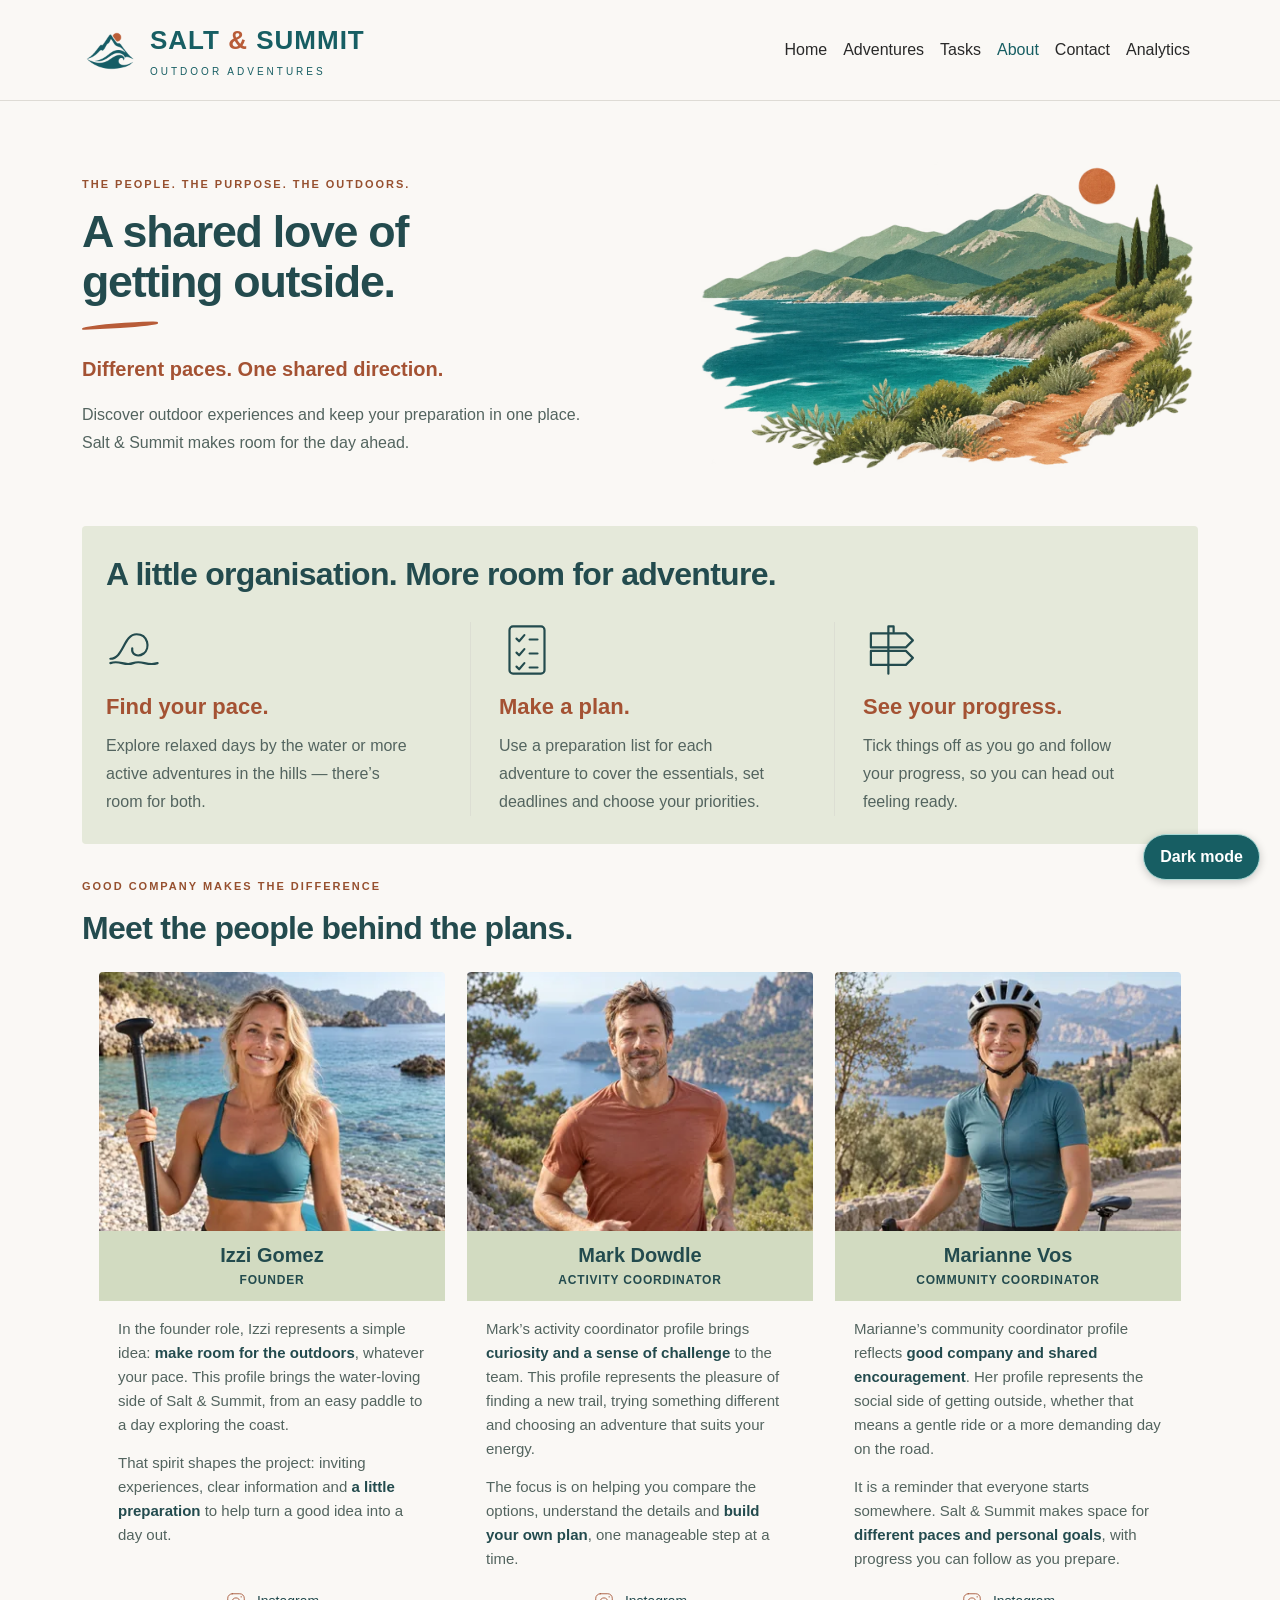
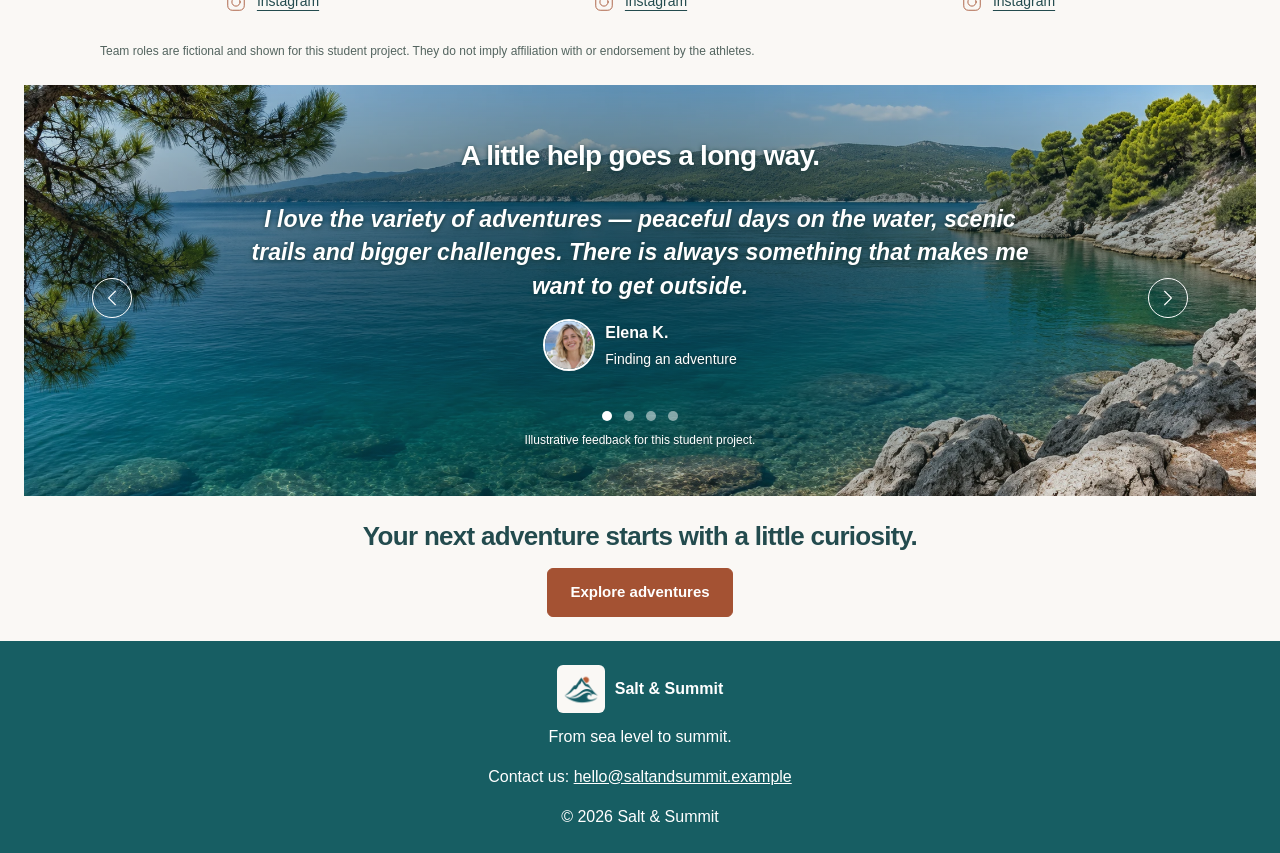
==== commit db4ddd98: "Refresh About and Contact pages" ====
--- a/about.html
+++ b/about.html
@@ -14,7 +14,7 @@
     <link href="https://cdn.jsdelivr.net/npm/bootstrap@5.3.8/dist/css/bootstrap.min.css" rel="stylesheet"
         integrity="sha384-sRIl4kxILFvY47J16cr9ZwB07vP4J8+LH7qKQnuqkuIAvNWLzeN8tE5YBujZqJLB" crossorigin="anonymous">
 
-    <link rel="stylesheet" href="css/style.css?v=title-consistency-10">
+    <link rel="stylesheet" href="css/style.css?v=about-21">
     <script src="https://cdn.jsdelivr.net/npm/bootstrap@5.3.8/dist/js/bootstrap.bundle.min.js"
         integrity="sha384-FKyoEForCGlyvwx9Hj09JcYn3nv7wiPVlz7YYwJrWVcXK/BmnVDxM+D2scQbITxI" crossorigin="anonymous"
         defer></script>
@@ -23,7 +23,7 @@
 
 <body>
     <header class="site-header sticky-top">
-        <nav class="navbar navbar-expand-md" aria-label="Main navigation">
+        <nav class="navbar navbar-expand-lg" aria-label="Main navigation">
             <div class="container">
                 <a class="navbar-brand" href="index.html">
                     <img class="brand-logo" src="images/logo.webp" width="168" height="168" alt="">
@@ -78,145 +78,122 @@
         Dark mode
     </button>
 
-    <main class="container">
-        <div class="about-intro">
-            <div class="row align-items-center g-4">
-                <div class="col-lg-6">
-                    <section aria-labelledby="about-title">
-                        <h1 class="page-title-accent" id="about-title">About Salt &amp; Summit</h1>
-
-                        <p class="welcome-tagline">
-                            Good company. A little organisation.
-                        </p>
-
-                        <p>
-                            A day outdoors should be something to look forward to.
-                            Salt &amp; Summit helps you keep the preparation simple,
-                            whether you are heading for the mountains or the sea.
-                        </p>
-
-                        <p>
-                            Create tasks, set due dates and keep track of your
-                            progress. From arranging transport to checking your
-                            equipment, everything stays in one place.
-                        </p>
-                    </section>
-                </div>
-
-                <div class="col-lg-6">
-                    <section class="activities-section" aria-labelledby="activities-title">
-                        <h2 id="activities-title">Find your next adventure</h2>
-                        <p>On the water, along the trails or out on two wheels.</p>
-
-                        <div id="activities-carousel" class="carousel slide" aria-label="Outdoor activities">
-                            <div class="carousel-inner">
-                                <div class="carousel-item active">
-                                    <img src="images/sup.webp" srcset="images/sup-800.webp 800w,
-            images/sup.webp 1672w" sizes="(min-width: 1400px) 636px,
-           (min-width: 1200px) 546px,
-           (min-width: 992px) 456px,
-           (min-width: 768px) 696px,
-           (min-width: 576px) 516px,
-           calc(100vw - 24px)" width="1672" height="941" fetchpriority="high"
-                                        alt="Two friends paddleboarding in a calm coastal bay">
-                                </div>
-
-                                <div class="carousel-item">
-                                    <img src="images/hiking.webp" width="1672" height="941" loading="lazy"
-                                        alt="Three friends hiking on a mountain trail above the sea">
-                                </div>
-
-                                <div class="carousel-item">
-                                    <img src="images/cycling.webp" width="1672" height="941" loading="lazy"
-                                        alt="Three cyclists riding along a coastal road">
-                                </div>
-                            </div>
-
-                            <button class="carousel-control-prev" type="button" data-bs-target="#activities-carousel"
-                                data-bs-slide="prev">
-                                <span class="carousel-control-prev-icon" aria-hidden="true"></span>
-                                <span class="visually-hidden">Previous activity</span>
-                            </button>
-
-                            <button class="carousel-control-next" type="button" data-bs-target="#activities-carousel"
-                                data-bs-slide="next">
-                                <span class="carousel-control-next-icon" aria-hidden="true"></span>
-                                <span class="visually-hidden">Next activity</span>
-                            </button>
+    <main class="about-page">
+        <div class="container">
+            <section class="about-introduction" aria-labelledby="about-title">
+                <div class="about-introduction-copy">
+                    <p class="section-eyebrow">THE PEOPLE. THE PURPOSE. THE OUTDOORS.</p>
+                    <h1 class="page-title-accent" id="about-title">A shared love of<br>getting outside.</h1>
+                    <p class="about-lead">Different paces. One shared direction.</p>
+                    <p>Discover outdoor experiences and keep your preparation in one place. Salt &amp; Summit makes room for the day ahead.</p>
+                </div>
+                <img class="about-landscape-art" src="images/about-coastal-illustration.webp" width="1200" height="800" alt="" aria-hidden="true">
+            </section>
+
+            <section class="about-purpose" aria-labelledby="purpose-title">
+                <h2 id="purpose-title">A little organisation. More room for adventure.</h2>
+                <div class="row g-4">
+                    <div class="col-md-4"><article class="about-feature"><img src="images/about-wave.svg" width="56" height="56" alt=""><h3>Find your pace.</h3><p>Explore relaxed days by the water or more active adventures in the hills — there’s room for both.</p></article></div>
+                    <div class="col-md-4"><article class="about-feature"><img src="images/about-checklist.svg" width="56" height="56" alt=""><h3>Make a plan.</h3><p>Use a preparation list for each adventure to cover the essentials, set deadlines and choose your priorities.</p></article></div>
+                    <div class="col-md-4"><article class="about-feature"><img src="images/about-signpost.svg" width="56" height="56" alt=""><h3>See your progress.</h3><p>Tick things off as you go and follow your progress, so you can head out feeling ready.</p></article></div>
+                </div>
+            </section>
+
+            <section class="about-team" aria-labelledby="team-title">
+                <p class="section-eyebrow">GOOD COMPANY MAKES THE DIFFERENCE</p>
+                <h2 id="team-title">Meet the people behind the plans.</h2>
+                <div class="row g-4">
+                <div class="col-md-4">
+                    <article class="card about-person h-100">
+                        <div class="card-body">
+                            <img class="about-avatar" src="images/maria.webp" width="360" height="360" loading="lazy" alt="Izzi with her paddleboarding equipment">
+                            <div class="about-person-heading"><h3>Izzi Gomez</h3>
+                            <p class="about-person-role">Founder</p></div>
+                            <p class="about-person-bio">In the founder role, Izzi represents a simple idea: <strong>make room for the outdoors</strong>, whatever your pace. This profile brings the water-loving side of Salt &amp; Summit, from an easy paddle to a day exploring the coast.</p><p class="about-person-bio">That spirit shapes the project: inviting experiences, clear information and <strong>a little preparation</strong> to help turn a good idea into a day out.</p>
+                            <a class="about-instagram" href="https://www.instagram.com/izzigomez_/" target="_blank" rel="noopener noreferrer" aria-label="Izzi Gomez on Instagram (opens in a new tab)">
+                                <img src="images/about-instagram.svg" width="22" height="22" alt="">Instagram
+                            </a>
                         </div>
-                    </section>
-                </div>
+                    </article>
+                </div>
+                <div class="col-md-4">
+                    <article class="card about-person h-100">
+                        <div class="card-body">
+                            <img class="about-avatar" src="images/mark.webp" width="360" height="360" loading="lazy" alt="Mark on an outdoor running trail">
+                            <div class="about-person-heading"><h3>Mark Dowdle</h3>
+                            <p class="about-person-role">Activity coordinator</p></div>
+                            <p class="about-person-bio">Mark’s activity coordinator profile brings <strong>curiosity and a sense of challenge</strong> to the team. This profile represents the pleasure of finding a new trail, trying something different and choosing an adventure that suits your energy.</p><p class="about-person-bio">The focus is on helping you compare the options, understand the details and <strong>build your own plan</strong>, one manageable step at a time.</p>
+                            <a class="about-instagram" href="https://www.instagram.com/mark.dowdle/" target="_blank" rel="noopener noreferrer" aria-label="Mark Dowdle on Instagram (opens in a new tab)">
+                                <img src="images/about-instagram.svg" width="22" height="22" alt="">Instagram
+                            </a>
+                        </div>
+                    </article>
+                </div>
+                <div class="col-md-4">
+                    <article class="card about-person h-100">
+                        <div class="card-body">
+                            <img class="about-avatar" src="images/marianne.webp" width="360" height="360" loading="lazy" alt="Marianne with her bicycle">
+                            <div class="about-person-heading"><h3>Marianne Vos</h3>
+                            <p class="about-person-role">Community coordinator</p></div>
+                            <p class="about-person-bio">Marianne’s community coordinator profile reflects <strong>good company and shared encouragement</strong>. Her profile represents the social side of getting outside, whether that means a gentle ride or a more demanding day on the road.</p><p class="about-person-bio">It is a reminder that everyone starts somewhere. Salt &amp; Summit makes space for <strong>different paces and personal goals</strong>, with progress you can follow as you prepare.</p>
+                            <a class="about-instagram" href="https://www.instagram.com/mariannevosofficial/" target="_blank" rel="noopener noreferrer" aria-label="Marianne Vos on Instagram (opens in a new tab)">
+                                <img src="images/about-instagram.svg" width="22" height="22" alt="">Instagram
+                            </a>
+                        </div>
+                    </article>
+                </div>
+                </div>
+                <p class="about-project-note">Team roles are fictional and shown for this student project. They do not imply affiliation with or endorsement by the athletes.</p>
+            </section>
+        </div>
+
+        <section class="about-feedback" aria-labelledby="feedback-title">
+            <div class="container">
+                <p class="section-eyebrow">SMALL DETAILS. BETTER DAYS.</p>
+                <h2 id="feedback-title">A little help goes a long way.</h2>
+                <div id="feedback-carousel" class="carousel slide" data-bs-interval="false" aria-label="Illustrative user feedback" aria-roledescription="carousel">
+                    <div class="carousel-inner" aria-live="polite">
+                    <div class="carousel-item active" role="group" aria-roledescription="slide" aria-label="1 of 4">
+                        <figure class="about-testimonial">
+                            <blockquote><p>I love the variety of adventures — peaceful days on the water, scenic trails and bigger challenges. There is always something that makes me want to get outside.</p></blockquote>
+                            <figcaption><img class="about-feedback-avatar" src="images/feedback-elena.webp" width="72" height="72" loading="lazy" alt=""><span><strong>Elena K.</strong><span>Finding an adventure</span></span></figcaption>
+                        </figure>
+                    </div>
+                    <div class="carousel-item" role="group" aria-roledescription="slide" aria-label="2 of 4">
+                        <figure class="about-testimonial">
+                            <blockquote><p>Having a separate checklist for each adventure makes it so much easier to keep track of the little things.</p></blockquote>
+                            <figcaption><img class="about-feedback-avatar" src="images/feedback-alex.webp" width="72" height="72" loading="lazy" alt=""><span><strong>Alex P.</strong><span>Preparation lists</span></span></figcaption>
+                        </figure>
+                    </div>
+                    <div class="carousel-item" role="group" aria-roledescription="slide" aria-label="3 of 4">
+                        <figure class="about-testimonial">
+                            <blockquote><p>Setting priorities helps me see what to sort out first, while the due dates keep the last-minute rush in check.</p></blockquote>
+                            <figcaption><img class="about-feedback-avatar" src="images/feedback-sofia.webp" width="72" height="72" loading="lazy" alt=""><span><strong>Sofia M.</strong><span>Priorities and deadlines</span></span></figcaption>
+                        </figure>
+                    </div>
+                    <div class="carousel-item" role="group" aria-roledescription="slide" aria-label="4 of 4">
+                        <figure class="about-testimonial">
+                            <blockquote><p>Ticking things off and seeing my progress makes getting ready feel manageable, one small step at a time.</p></blockquote>
+                            <figcaption><img class="about-feedback-avatar" src="images/feedback-chris.webp" width="72" height="72" loading="lazy" alt=""><span><strong>Chris D.</strong><span>Tracking progress</span></span></figcaption>
+                        </figure>
+                    </div>
+                    </div>
+                    <button class="carousel-control-prev about-carousel-control" type="button" data-bs-target="#feedback-carousel" data-bs-slide="prev"><span class="carousel-control-prev-icon" aria-hidden="true"></span><span class="visually-hidden">Previous feedback</span></button>
+                    <button class="carousel-control-next about-carousel-control" type="button" data-bs-target="#feedback-carousel" data-bs-slide="next"><span class="carousel-control-next-icon" aria-hidden="true"></span><span class="visually-hidden">Next feedback</span></button>
+                    <div class="carousel-indicators">
+                    <button type="button" data-bs-target="#feedback-carousel" data-bs-slide-to="0" class="active" aria-current="true" aria-label="Show feedback 1"></button>
+                    <button type="button" data-bs-target="#feedback-carousel" data-bs-slide-to="1" aria-label="Show feedback 2"></button>
+                    <button type="button" data-bs-target="#feedback-carousel" data-bs-slide-to="2" aria-label="Show feedback 3"></button>
+                    <button type="button" data-bs-target="#feedback-carousel" data-bs-slide-to="3" aria-label="Show feedback 4"></button>
+                    </div>
+                </div>
+                <p class="about-feedback-note">Illustrative feedback for this student project.</p>
             </div>
-        </div>
-
-        <section class="activity-section" aria-labelledby="features-title">
-            <h2 id="features-title">What you can do</h2>
-
-            <ul>
-                <li>Create and update tasks for your next activity.</li>
-                <li>Set due dates for your tasks.</li>
-                <li>Search, filter and sort your tasks.</li>
-                <li>Track your progress with the task board and dashboard.</li>
-            </ul>
         </section>
 
-        <section class="team-section" aria-labelledby="team-title">
-            <h2 id="team-title">Meet the team</h2>
-            <p>The people behind the plans.</p>
-
-            <div class="row g-4">
-                <div class="col-md-4">
-                    <div class="card team-card h-100">
-                        <div class="card-body">
-                            <img class="team-avatar" src="images/maria.webp" width="360" height="360" loading="lazy"
-                                alt="Maria with her SUP equipment">
-                            <h3 class="card-title">Maria la del Barrio</h3>
-                            <p class="team-role">Founder</p>
-
-                            <p>
-                                Loves strength training and days on the water.
-                                Started Salt &amp; Summit to make organising
-                                outdoor plans a little easier.
-                            </p>
-                        </div>
-                    </div>
-                </div>
-
-                <div class="col-md-4">
-                    <div class="card team-card h-100">
-                        <div class="card-body">
-                            <img class="team-avatar" src="images/mark.webp" width="360" height="360" loading="lazy"
-                                alt="Mark running on a coastal trail">
-                            <h3 class="card-title">Mark Dowdle</h3>
-                            <p class="team-role">Activity coordinator</p>
-
-                            <p>
-                                Enjoys finding new hiking routes.
-                                Takes care of the details before
-                                the group heads out.
-                            </p>
-                        </div>
-                    </div>
-                </div>
-
-                <div class="col-md-4">
-                    <div class="card team-card h-100">
-                        <div class="card-body">
-                            <img class="team-avatar" src="images/marianne.webp" width="360" height="360" loading="lazy"
-                                alt="Marianne with her bicycle">
-
-                            <h3 class="card-title">Marianne Vos</h3>
-                            <p class="team-role">Community coordinator</p>
-
-                            <p>
-                                Always up for a cycling trip.
-                                Helps people find their next activity
-                                and feel welcome in the group.
-                            </p>
-                        </div>
-                    </div>
-                </div>
-            </div>
+        <section class="container about-invitation" aria-labelledby="invitation-title">
+            <h2 id="invitation-title">Your next adventure starts with a little curiosity.</h2>
+            <a class="btn about-explore-button" href="adventures.html">Explore adventures</a>
         </section>
     </main>
 
--- a/css/style.css
+++ b/css/style.css
@@ -3442,4 +3442,962 @@
     .analytics-route {
         max-width: 300px;
     }
-}+}
+
+/* About — people, purpose and a manually controlled feedback carousel. */
+.about-page {
+    --about-ink: #234b4e;
+    --about-muted: #53645f;
+    --about-soft: #e5e9da;
+    --about-paper: #fffdf8;
+    --about-line: #dcded3;
+    color: var(--about-ink);
+    font-size: 16px;
+    line-height: 1.75;
+}
+
+.about-introduction {
+    display: grid;
+    grid-template-columns: 1.1fr 1fr;
+    align-items: center;
+    gap: 52px;
+    padding: 48px 0 42px;
+}
+
+.about-introduction h1 {
+    color: var(--about-ink);
+    font-size: clamp(34px, 3.5vw, 46px);
+    font-weight: 700;
+    line-height: 1.12;
+    letter-spacing: -1.3px;
+}
+
+.about-introduction-copy>p:last-child {
+    max-width: 530px;
+    margin-bottom: 0;
+    color: var(--about-muted);
+}
+
+.about-introduction .about-lead {
+    margin: 24px 0 14px;
+    color: #a45233;
+    font-size: 20px;
+    font-weight: 700;
+}
+
+.about-landscape-art {
+    display: block;
+    width: 100%;
+    max-width: 480px;
+    height: auto;
+    justify-self: end;
+}
+
+.about-purpose {
+    padding: 32px 0 36px;
+    border-top: 1px solid var(--about-line);
+    border-bottom: 1px solid var(--about-line);
+}
+
+.about-page h2 {
+    color: var(--about-ink);
+    font-size: clamp(27px, 2.5vw, 34px);
+    line-height: 1.25;
+    letter-spacing: -.7px;
+    font-weight: 700;
+}
+
+.about-purpose h2 {
+    margin-bottom: 28px;
+}
+
+.about-feature {
+    height: 100%;
+    padding-right: 28px;
+}
+
+.about-purpose .col-md-4+.col-md-4 .about-feature {
+    padding-left: 28px;
+    border-left: 1px solid var(--about-line);
+}
+
+.about-feature img {
+    display: block;
+    margin-bottom: 16px;
+}
+
+.about-feature h3 {
+    margin-bottom: 12px;
+    color: #a45233;
+    font-size: 22px;
+    font-weight: 700;
+}
+
+.about-feature p {
+    margin: 0;
+    color: var(--about-muted);
+}
+
+.about-team {
+    padding: 42px 0 32px;
+}
+
+.about-team>h2 {
+    margin-bottom: 28px;
+}
+
+.about-person {
+    background: var(--about-paper);
+    border: 1px solid var(--about-line);
+    border-radius: 8px;
+    text-align: center;
+}
+
+.about-person .card-body {
+    display: flex;
+    flex-direction: column;
+    align-items: center;
+    padding: 28px 22px;
+}
+
+.about-avatar {
+    display: block;
+    width: 168px;
+    height: 168px;
+    max-width: 100%;
+    margin-bottom: 20px;
+    border-radius: 50%;
+    object-fit: cover;
+}
+
+.about-person h3 {
+    margin-bottom: 8px;
+    color: var(--about-ink);
+    font-size: 22px;
+    font-weight: 700;
+}
+
+.about-person-role {
+    margin-bottom: 14px;
+    color: #a45233;
+    font-size: 15px;
+    font-weight: 700;
+}
+
+.about-person-bio {
+    margin-bottom: 20px;
+    color: var(--about-muted);
+    font-size: 15px;
+}
+
+.about-instagram {
+    display: inline-flex;
+    align-items: center;
+    gap: 10px;
+    margin-top: auto;
+    color: var(--about-ink);
+    font-size: 15px;
+    text-underline-offset: 4px;
+}
+
+.about-instagram:hover {
+    color: #a45233;
+}
+
+.about-project-note {
+    margin: 16px 0 0;
+    color: var(--about-muted);
+    font-size: 12px;
+    line-height: 1.6;
+}
+
+.about-feedback {
+    padding: 36px 0 24px;
+    background: var(--about-soft);
+}
+
+.about-feedback h2 {
+    margin-bottom: 12px;
+}
+
+#feedback-carousel {
+    padding: 10px 60px 36px;
+}
+
+.about-testimonial {
+    min-height: 250px;
+    max-width: 850px;
+    margin: 0 auto;
+    padding: 22px 12px;
+    text-align: center;
+}
+
+.about-testimonial blockquote {
+    position: relative;
+    margin-bottom: 24px;
+    padding-top: 36px;
+}
+
+.about-testimonial blockquote::before {
+    content: "“";
+    position: absolute;
+    top: -28px;
+    left: 50%;
+    transform: translateX(-50%);
+    color: #a45233;
+    font-size: 86px;
+    line-height: 1;
+}
+
+.about-testimonial blockquote p {
+    margin: 0;
+    color: var(--about-ink);
+    font-size: clamp(21px, 2.1vw, 28px);
+    font-style: italic;
+    font-weight: 700;
+    line-height: 1.5;
+}
+
+.about-testimonial figcaption {
+    display: inline-flex;
+    align-items: center;
+    gap: 14px;
+    color: var(--about-ink);
+    text-align: left;
+}
+
+.about-testimonial figcaption strong,
+.about-testimonial figcaption>span>span {
+    display: block;
+}
+
+.about-testimonial figcaption>span>span {
+    color: var(--about-muted);
+    font-size: 14px;
+}
+
+.about-feedback-avatar {
+    display: inline-flex;
+    flex-shrink: 0;
+    align-items: center;
+    justify-content: center;
+    width: 48px;
+    height: 48px;
+    border: 1px solid #9da98e;
+    border-radius: 50%;
+    background: var(--about-paper);
+    color: var(--about-ink);
+    font-size: 15px;
+    font-weight: 700;
+}
+
+.about-carousel-control {
+    width: 40px;
+    height: 40px;
+    top: 44%;
+    border: 1px solid var(--about-ink);
+    border-radius: 50%;
+    opacity: 1;
+}
+
+.about-carousel-control .carousel-control-prev-icon,
+.about-carousel-control .carousel-control-next-icon {
+    width: 18px;
+    height: 18px;
+    filter: brightness(0);
+}
+
+.about-carousel-control:hover {
+    background: #ffffff66;
+}
+
+#feedback-carousel .carousel-indicators {
+    margin-bottom: 2px;
+}
+
+#feedback-carousel .carousel-indicators button {
+    width: 10px;
+    height: 10px;
+    margin: 0 6px;
+    border: 0;
+    border-radius: 50%;
+    background: #839477;
+    opacity: .6;
+}
+
+#feedback-carousel .carousel-indicators button.active {
+    background: #a45233;
+    opacity: 1;
+}
+
+.about-feedback-note {
+    margin: 12px 0 0;
+    color: var(--about-muted);
+    font-size: 12px;
+    text-align: center;
+}
+
+.about-invitation {
+    display: flex;
+    align-items: center;
+    justify-content: space-between;
+    gap: 28px;
+    padding-top: 36px;
+    padding-bottom: 36px;
+}
+
+.about-invitation h2 {
+    margin: 0;
+    font-size: 26px;
+}
+
+.about-explore-button {
+    flex-shrink: 0;
+    min-height: 48px;
+    padding: 12px 22px;
+    border: 1px solid #a45233;
+    background: #a45233;
+    color: #fff;
+    font-size: 15px;
+    font-weight: 700;
+}
+
+.about-explore-button:hover {
+    border-color: #884126;
+    background: #884126;
+    color: #fff;
+}
+
+.about-page a:focus-visible,
+.about-page button:focus-visible {
+    outline: 3px solid #b5643b;
+    outline-offset: 4px;
+}
+
+body.dark-mode .about-page {
+    --about-ink: #c5ded4;
+    --about-muted: #bfcfc6;
+    --about-soft: #2b3d36;
+    --about-paper: #223235;
+    --about-line: #496057;
+}
+
+body.dark-mode .about-lead,
+body.dark-mode .about-feature h3,
+body.dark-mode .about-person-role {
+    color: #efb08b;
+}
+
+body.dark-mode .about-feature img {
+    background: #efefe6;
+    border-radius: 8px;
+}
+
+body.dark-mode .about-landscape-art {
+    background: transparent;
+    border-radius: 0;
+}
+
+body.dark-mode .about-carousel-control .carousel-control-prev-icon,
+body.dark-mode .about-carousel-control .carousel-control-next-icon {
+    filter: none;
+}
+
+@media (max-width: 767.98px) {
+    .about-introduction {
+        grid-template-columns: 1fr;
+        gap: 26px;
+        padding: 30px 0;
+    }
+
+    .about-landscape-art {
+        max-width: 330px;
+        justify-self: center;
+    }
+
+    .about-introduction h1 {
+        font-size: 36px;
+    }
+
+    .about-purpose .col-md-4+.col-md-4 .about-feature {
+        padding-left: 0;
+        border-left: 0;
+    }
+
+    .about-feature {
+        padding-right: 0;
+    }
+
+    .about-avatar {
+        width: 148px;
+        height: 148px;
+    }
+
+    .about-invitation {
+        align-items: flex-start;
+        flex-direction: column;
+    }
+
+    #feedback-carousel {
+        padding: 10px 0 62px;
+    }
+
+    .about-testimonial {
+        min-height: 340px;
+        padding-right: 6px;
+        padding-left: 6px;
+    }
+
+    .about-carousel-control {
+        top: auto;
+        bottom: 5px;
+    }
+
+    #feedback-carousel .carousel-indicators {
+        right: 52px;
+        left: 52px;
+        margin-right: 0;
+        margin-left: 0;
+        margin-bottom: 16px;
+    }
+}
+
+/* Longer fictional team profiles and photographic feedback avatars. */
+.about-person-bio {
+    width: 100%;
+    text-align: left;
+    font-size: 16px;
+    line-height: 1.8;
+}
+
+.about-person-bio strong {
+    color: var(--about-ink);
+    font-weight: 700;
+}
+
+.about-person .about-instagram {
+    margin-top: auto;
+    padding-top: 8px;
+}
+
+.about-feedback-avatar {
+    display: block;
+    width: 64px;
+    height: 64px;
+    object-fit: cover;
+    border: 2px solid var(--about-paper);
+}
+
+.about-testimonial {
+    min-height: 290px;
+}
+
+@media (max-width: 767.98px) {
+    .about-testimonial {
+        min-height: 400px;
+    }
+}
+
+/* Keep the About introduction balanced across wide screens. */
+.about-introduction {
+    grid-template-columns: 1.15fr 1fr;
+    gap: 36px;
+}
+
+.about-landscape-art {
+    justify-self: center;
+    max-width: 520px;
+}
+
+@media (max-width: 767.98px) {
+    .about-introduction {
+        grid-template-columns: 1fr;
+        gap: 26px;
+    }
+
+    .about-landscape-art {
+        max-width: 330px;
+    }
+}
+
+/* About follows the approved presentation: compact team and photographic feedback. */
+.about-landscape-art {
+    max-width: 580px;
+}
+
+.about-purpose {
+    padding: 28px 24px;
+    background: var(--about-soft);
+    border: 0;
+    border-radius: 4px;
+}
+
+.about-team {
+    padding: 34px 0 24px;
+}
+
+.about-team>h2 {
+    margin-bottom: 24px;
+}
+
+.about-person {
+    border-radius: 3px;
+    background: transparent;
+}
+
+.about-person .card-body {
+    padding: 0 20px 18px;
+}
+
+.about-avatar {
+    width: 160px;
+    height: 160px;
+    margin: 0 auto -6px;
+    position: relative;
+    z-index: 1;
+}
+
+.about-person-heading {
+    align-self: stretch;
+    margin: 0 -20px 16px;
+    padding: 12px 10px 10px;
+    background: #d2dbc1;
+}
+
+.about-person-heading h3 {
+    margin-bottom: 3px;
+    font-size: 20px;
+}
+
+.about-person-heading .about-person-role {
+    margin: 0;
+    color: #234b4e;
+    font-size: 12px;
+    letter-spacing: .8px;
+    text-transform: uppercase;
+}
+
+.about-person-bio {
+    font-size: 15px;
+    line-height: 1.6;
+    margin-bottom: 14px;
+}
+
+.about-person .about-instagram {
+    font-size: 14px;
+    padding-top: 4px;
+}
+
+.about-project-note {
+    margin-top: 12px;
+}
+
+.about-feedback {
+    position: relative;
+    isolation: isolate;
+    overflow: hidden;
+    padding: 26px 0 16px;
+    background: #175e63;
+    --about-ink: #fff;
+    --about-muted: #fff;
+}
+
+.about-feedback::before {
+    content: "";
+    position: absolute;
+    z-index: -2;
+    inset: 0;
+    background: url('../images/about-feedback-panorama.webp') center / cover no-repeat;
+}
+
+/* Darkening is strongest behind the copy; the coastline stays visible at the sides. */
+.about-feedback::after {
+    content: "";
+    position: absolute;
+    z-index: -1;
+    inset: 0;
+    background: radial-gradient(ellipse at 50% 47%, rgba(9, 40, 43, .67) 0%, rgba(9, 40, 43, .48) 42%, rgba(9, 40, 43, .12) 85%);
+}
+
+.about-feedback>.container {
+    max-width: 1120px;
+}
+
+.about-feedback .section-eyebrow {
+    display: none;
+}
+
+.about-feedback h2 {
+    margin-bottom: 8px;
+    color: #fff;
+    text-align: center;
+    font-size: 28px;
+    text-shadow: 0 1px 4px #16383b;
+}
+
+.about-feedback #feedback-carousel {
+    padding: 0 56px 27px;
+}
+
+.about-feedback .about-testimonial {
+    min-height: 215px;
+    max-width: 780px;
+    padding: 12px 0 8px;
+}
+
+.about-feedback .about-testimonial blockquote {
+    margin-bottom: 16px;
+    padding-top: 10px;
+}
+
+.about-feedback .about-testimonial blockquote::before {
+    content: none;
+}
+
+.about-feedback .about-testimonial blockquote p {
+    color: #fff;
+    font-size: clamp(20px, 1.8vw, 25px);
+    line-height: 1.45;
+    text-shadow: 0 1px 4px #16383b;
+}
+
+.about-feedback .about-testimonial figcaption {
+    gap: 10px;
+    text-shadow: 0 1px 3px #16383b;
+}
+
+.about-feedback .about-feedback-avatar {
+    width: 52px;
+    height: 52px;
+    border-color: #fff;
+}
+
+.about-feedback .about-carousel-control {
+    top: 40%;
+    border-color: #fff;
+    background: #173f4326;
+}
+
+.about-feedback .about-carousel-control .carousel-control-prev-icon,
+.about-feedback .about-carousel-control .carousel-control-next-icon {
+    filter: none;
+}
+
+.about-feedback .about-carousel-control:hover {
+    background: #173f4370;
+}
+
+.about-feedback .about-carousel-control:focus-visible {
+    outline-color: #fff;
+}
+
+.about-feedback #feedback-carousel .carousel-indicators button {
+    background: #fff;
+    opacity: .5;
+}
+
+.about-feedback #feedback-carousel .carousel-indicators button.active {
+    opacity: 1;
+}
+
+.about-feedback-note {
+    margin-top: 7px;
+    text-shadow: 0 1px 3px #16383b;
+}
+
+.about-invitation {
+    justify-content: center;
+    flex-direction: column;
+    gap: 16px;
+    padding-top: 24px;
+    padding-bottom: 24px;
+    text-align: center;
+}
+
+.about-invitation h2 {
+    font-size: 26px;
+}
+
+body.dark-mode .about-person-heading {
+    background: #40574c;
+}
+
+body.dark-mode .about-person-heading .about-person-role {
+    color: #d7e5dc;
+}
+
+body.dark-mode .about-feedback {
+    --about-ink: #fff;
+    --about-muted: #fff;
+}
+
+@media (min-width: 768px) and (max-width: 991.98px) {
+    .about-person .card-body {
+        padding-right: 14px;
+        padding-left: 14px;
+    }
+
+    .about-person-heading {
+        margin-right: -14px;
+        margin-left: -14px;
+    }
+
+    .about-avatar {
+        width: 140px;
+        height: 140px;
+    }
+}
+
+@media (max-width: 767.98px) {
+    .about-landscape-art {
+        max-width: 440px;
+    }
+
+    .about-purpose {
+        padding: 24px 20px;
+    }
+
+    .about-avatar {
+        width: 150px;
+        height: 150px;
+    }
+
+    .about-feedback {
+        padding-top: 24px;
+    }
+
+    .about-feedback h2 {
+        font-size: 25px;
+    }
+
+    .about-feedback #feedback-carousel {
+        padding: 0 0 46px;
+    }
+
+    .about-feedback .about-testimonial {
+        min-height: 270px;
+        padding: 16px 8px 8px;
+    }
+
+    .about-feedback .about-carousel-control {
+        top: auto;
+        bottom: 1px;
+    }
+
+    .about-feedback #feedback-carousel .carousel-indicators {
+        margin-bottom: 13px;
+    }
+
+    .about-invitation {
+        align-items: center;
+    }
+}
+
+/* Match the approved mockup proportions rather than shrinking its portraits. */
+.about-team {
+    max-width: none;
+    margin: 0;
+}
+
+.about-team>.row {
+    max-width: 1104px;
+    margin-right: auto;
+    margin-left: auto;
+}
+
+.about-team>.about-project-note {
+    max-width: 1080px;
+    margin-right: auto;
+    margin-left: auto;
+}
+
+.about-team .about-person {
+    border: 0;
+    border-radius: 0;
+}
+
+.about-team .about-person .card-body {
+    padding: 0 18px 16px;
+    border: 1px solid var(--about-line);
+    border-top: 0;
+}
+
+.about-team .about-avatar {
+    width: 76%;
+    height: auto;
+    aspect-ratio: 1;
+    max-width: 240px;
+    margin-bottom: -7px;
+}
+
+.about-team .about-person-heading {
+    margin-right: -19px;
+    margin-left: -19px;
+}
+
+.about-team .about-person-bio {
+    font-size: 15px;
+    line-height: 1.6;
+}
+
+.about-team .about-person .card-body {
+    border: 0;
+}
+
+.about-team .about-person-bio {
+    margin-left: 0;
+    margin-right: 0;
+}
+
+.about-feedback {
+    max-width: 1320px;
+    width: calc(100% - 48px);
+    margin: 0 auto;
+    min-height: 0;
+    aspect-ratio: 3 / 1;
+    display: flex;
+    align-items: center;
+    padding: 24px 0 16px;
+}
+
+.about-feedback>.container {
+    width: 100%;
+}
+
+.about-feedback::before {
+    background-size: cover;
+}
+
+@media (max-width: 991.98px) {
+    .about-feedback {
+        aspect-ratio: auto;
+        min-height: 360px;
+    }
+}
+
+@media (max-width: 767.98px) {
+    .about-team .about-person {
+        max-width: 390px;
+        width: 100%;
+        margin: 0 auto;
+    }
+
+    .about-team .about-avatar {
+        max-width: 220px;
+    }
+
+    .about-feedback {
+        width: 100%;
+        min-height: 410px;
+        padding: 24px 8px 16px;
+    }
+
+    .about-feedback::before {
+        background-position: 55% center;
+    }
+}
+
+/* Rectangular team photographs align with each profile's name strip. */
+.about-team .about-avatar {
+    display: block;
+    width: calc(100% + 38px);
+    max-width: none;
+    height: auto;
+    aspect-ratio: 4 / 3;
+    flex-shrink: 0;
+    margin: 0 -19px;
+    border-radius: 4px 4px 0 0;
+    object-fit: cover;
+    object-position: center 35%;
+}
+
+@media (max-width: 767.98px) {
+    .about-team .about-avatar {
+        max-width: none;
+    }
+}
+
+/* Contact page */
+.contact-page {
+    --contact-ink: #234b4e;
+    --contact-paper: #fffdf8;
+    --contact-sage: #e9ece0;
+    --contact-line: #dbded2;
+    padding-top: clamp(30px, 5vw, 64px);
+    padding-bottom: clamp(36px, 5vw, 64px);
+    color: var(--contact-ink);
+}
+
+.contact-intro {
+    max-width: 620px;
+    margin-bottom: 32px;
+}
+
+.contact-intro h1 {
+    font-size: clamp(2rem, 4.5vw, 3rem);
+    font-weight: 700;
+}
+
+.contact-panel {
+    height: 100%;
+    padding: clamp(20px, 3vw, 32px);
+    background: var(--contact-paper);
+    border: 1px solid var(--contact-line);
+    border-radius: 8px;
+}
+
+.contact-panel h2 {
+    font-size: 1.5rem;
+    font-weight: 700;
+}
+
+.contact-panel .form-label {
+    font-weight: 600;
+}
+
+.contact-panel .form-control {
+    min-height: 44px;
+    border-color: var(--contact-line);
+}
+
+.contact-panel .form-control:focus {
+    border-color: #a45233;
+    box-shadow: 0 0 0 .2rem rgba(164, 82, 51, .2);
+}
+
+.contact-submit {
+    min-height: 44px;
+    background: #a45233;
+    color: #fff;
+    font-weight: 600;
+}
+
+.contact-submit:hover,
+.contact-submit:focus-visible {
+    background: #873f26;
+    color: #fff;
+}
+
+.contact-river {
+    background: var(--contact-sage);
+}
+
+.contact-map {
+    display: block;
+    width: 100%;
+    height: clamp(220px, 28vw, 320px);
+    border: 0;
+    border-radius: 4px;
+}
+
+body.dark-mode .contact-page {
+    --contact-ink: #e4efea;
+    --contact-paper: #243638;
+    --contact-sage: #2b3d36;
+    --contact-line: #637773;
+}
+
+body.dark-mode .contact-panel .form-control {
+    background: #182729;
+    color: var(--contact-ink);
+}
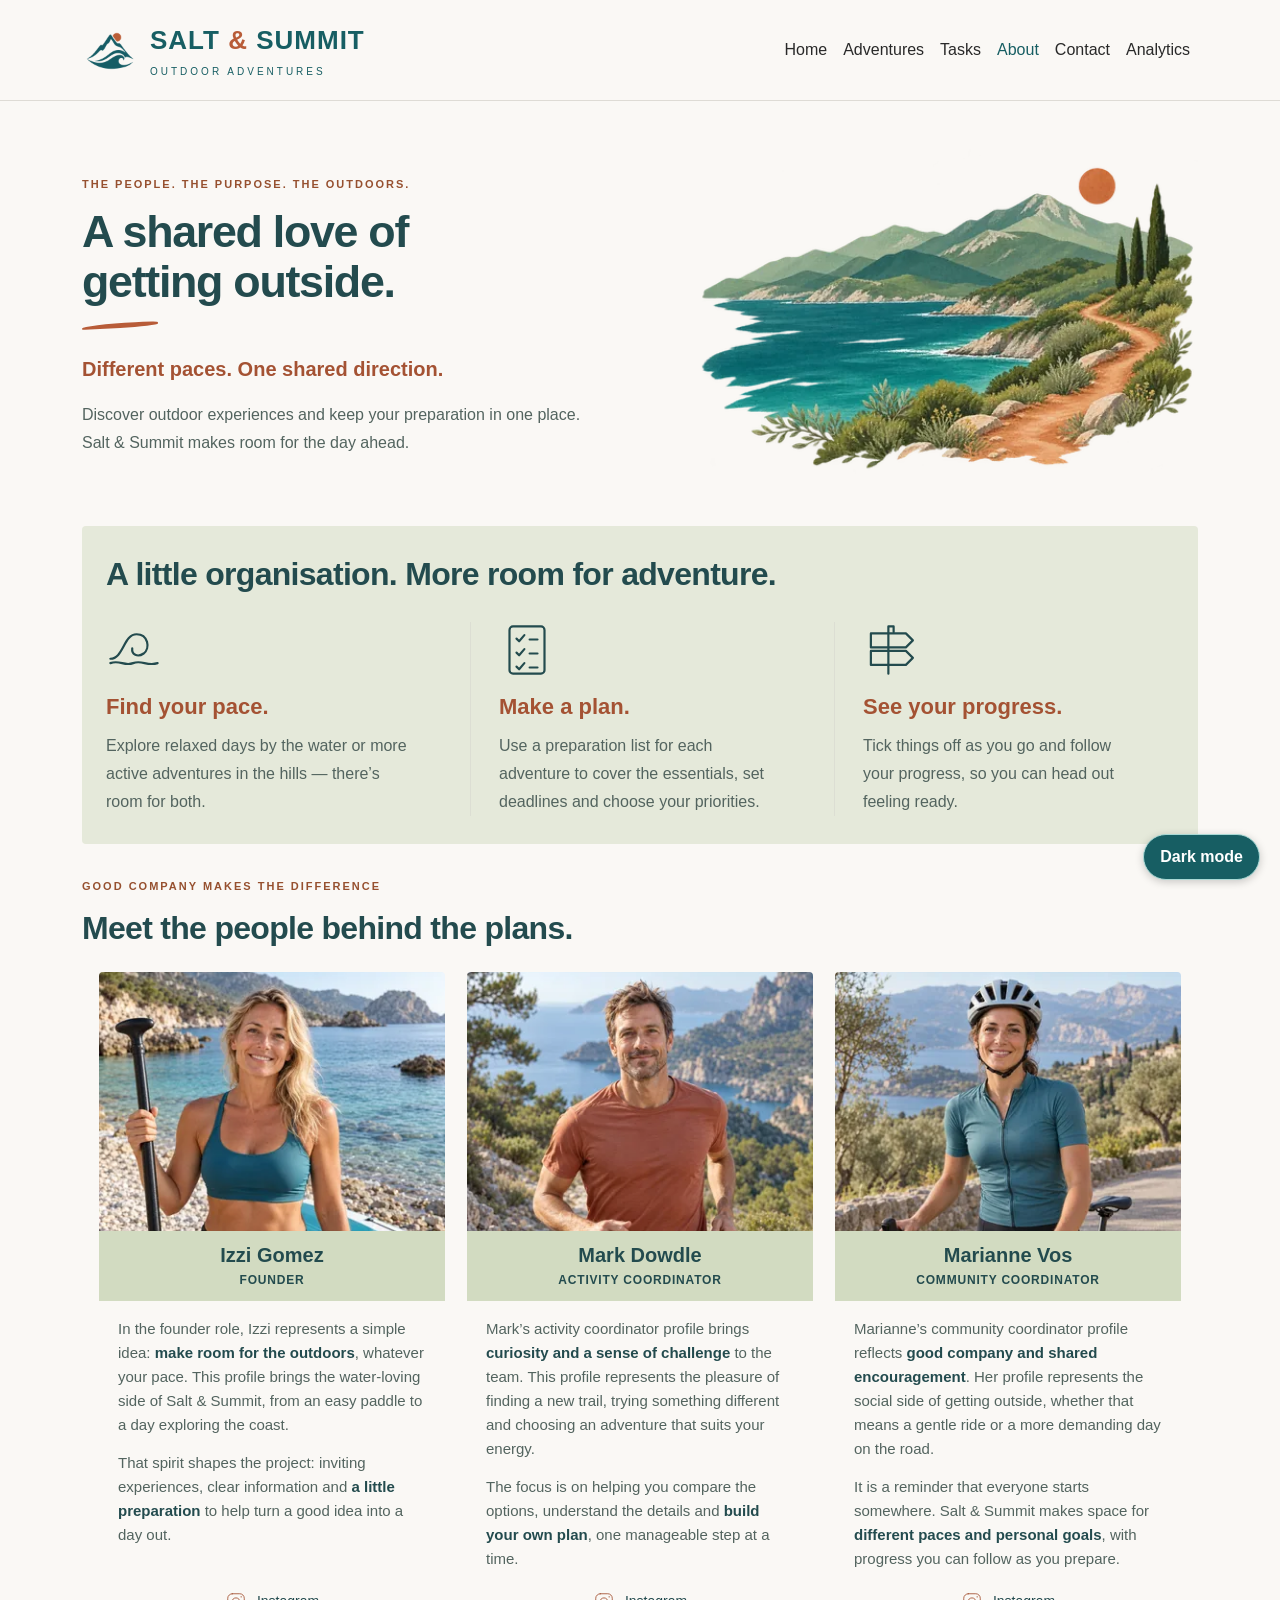
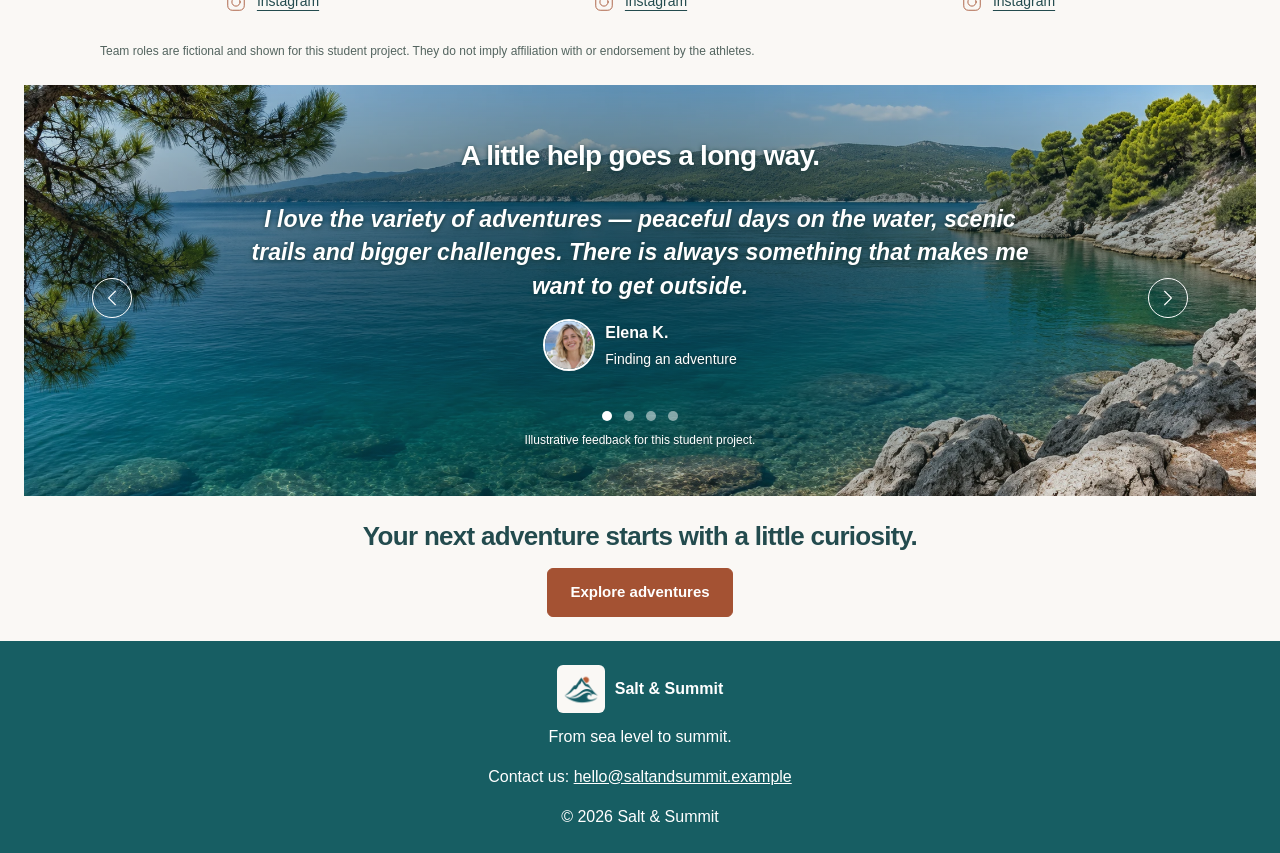
==== commit a1529a70: "Improve About mobile performance and touch targets" ====
--- a/about.html
+++ b/about.html
@@ -87,7 +87,13 @@
                     <p class="about-lead">Different paces. One shared direction.</p>
                     <p>Discover outdoor experiences and keep your preparation in one place. Salt &amp; Summit makes room for the day ahead.</p>
                 </div>
-                <img class="about-landscape-art" src="images/about-coastal-illustration.webp" width="1200" height="800" alt="" aria-hidden="true">
+                <picture class="about-landscape-art">
+                    <source media="(max-width: 767.98px)"
+                        srcset="images/about-coastal-illustration-480.webp 480w, images/about-coastal-illustration-880.webp 880w"
+                        sizes="(min-width: 464px) 440px, calc(100vw - 24px)">
+                    <img class="about-landscape-art" src="images/about-coastal-illustration.webp"
+                        width="1200" height="800" fetchpriority="high" alt="" aria-hidden="true">
+                </picture>
             </section>
 
             <section class="about-purpose" aria-labelledby="purpose-title">
--- a/css/style.css
+++ b/css/style.css
@@ -957,6 +957,11 @@
     font-size: 12px;
 }
 
+.home-dashboard .home-weather-source a {
+    color: var(--home-ink);
+    text-decoration: underline;
+}
+
 .home-weather-retry {
     margin-top: 12px;
     padding: 7px 14px;
@@ -1163,7 +1168,7 @@
     background: #e7eee6;
 }
 
-.adventures-hero>img {
+.adventures-hero>picture>img {
     position: absolute;
     z-index: -2;
     inset: 0;
@@ -1728,7 +1733,8 @@
         display: none;
     }
 
-    .adventures-hero>img {
+    .adventures-hero>picture>img {
+        display: block;
         position: static;
         z-index: auto;
         height: 200px;
@@ -4401,3 +4407,24 @@
     background: #182729;
     color: var(--contact-ink);
 }
+
+@media (max-width: 767.98px) {
+    .about-feedback #feedback-carousel .carousel-indicators button {
+        display: grid;
+        place-items: center;
+        box-sizing: border-box;
+        width: 32px;
+        height: 32px;
+        margin: 0;
+        padding: 0;
+        background: transparent;
+    }
+
+    .about-feedback #feedback-carousel .carousel-indicators button::before {
+        content: "";
+        width: 10px;
+        height: 10px;
+        border-radius: 50%;
+        background: #fff;
+    }
+}
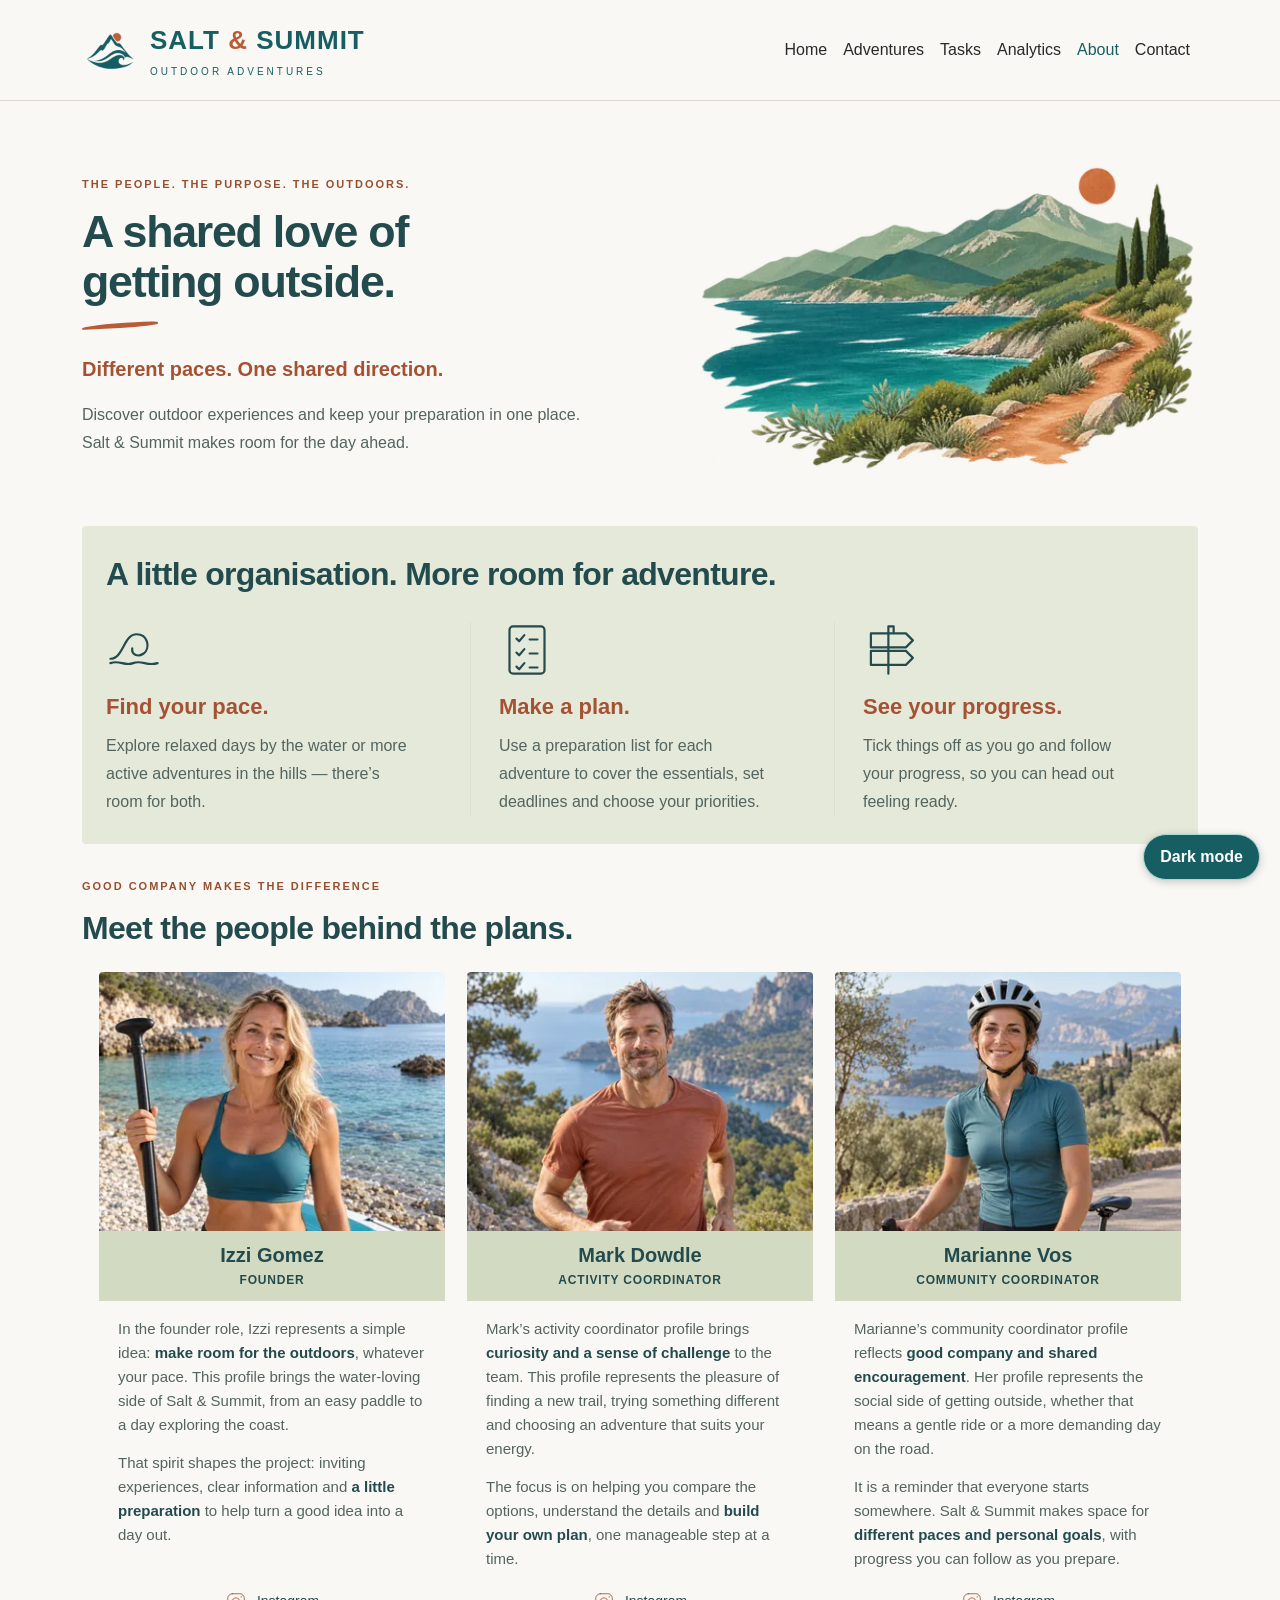
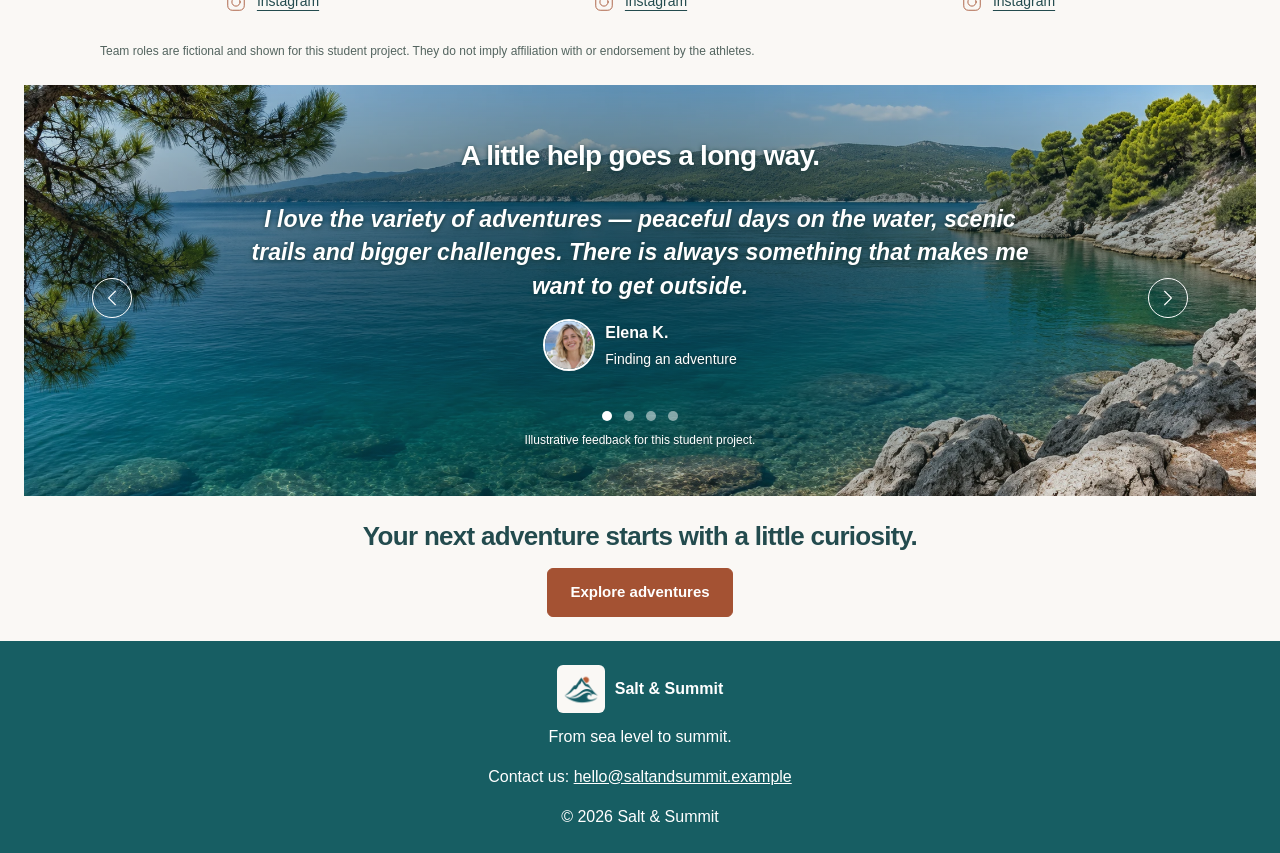
==== commit 46f12092: "Reorder navigation and refine Adventures hero" ====
--- a/about.html
+++ b/about.html
@@ -55,6 +55,11 @@
                             <a class="nav-link" href="tasks.html">Tasks</a>
                         </li>
                         <li class="nav-item">
+                            <a class="nav-link" href="analytics.html">
+                                Analytics</a>
+
+                        </li>
+                        <li class="nav-item">
                             <a class="nav-link active" href="about.html" aria-current="page">
                                 About
                             </a>
@@ -62,11 +67,8 @@
                         <li class="nav-item">
                             <a class="nav-link" href="contact.html">Contact</a>
                         </li>
-                        <li class="nav-item">
-                            <a class="nav-link" href="analytics.html">
-                                Analytics
-                            </a>
-                        </li>
+
+
 
                     </ul>
                 </div>
@@ -85,23 +87,44 @@
                     <p class="section-eyebrow">THE PEOPLE. THE PURPOSE. THE OUTDOORS.</p>
                     <h1 class="page-title-accent" id="about-title">A shared love of<br>getting outside.</h1>
                     <p class="about-lead">Different paces. One shared direction.</p>
-                    <p>Discover outdoor experiences and keep your preparation in one place. Salt &amp; Summit makes room for the day ahead.</p>
+                    <p>Discover outdoor experiences and keep your preparation in one place. Salt &amp; Summit makes room
+                        for the day ahead.</p>
                 </div>
                 <picture class="about-landscape-art">
                     <source media="(max-width: 767.98px)"
                         srcset="images/about-coastal-illustration-480.webp 480w, images/about-coastal-illustration-880.webp 880w"
                         sizes="(min-width: 464px) 440px, calc(100vw - 24px)">
-                    <img class="about-landscape-art" src="images/about-coastal-illustration.webp"
-                        width="1200" height="800" fetchpriority="high" alt="" aria-hidden="true">
+                    <img class="about-landscape-art" src="images/about-coastal-illustration.webp" width="1200"
+                        height="800" fetchpriority="high" alt="" aria-hidden="true">
                 </picture>
             </section>
 
             <section class="about-purpose" aria-labelledby="purpose-title">
                 <h2 id="purpose-title">A little organisation. More room for adventure.</h2>
                 <div class="row g-4">
-                    <div class="col-md-4"><article class="about-feature"><img src="images/about-wave.svg" width="56" height="56" alt=""><h3>Find your pace.</h3><p>Explore relaxed days by the water or more active adventures in the hills — there’s room for both.</p></article></div>
-                    <div class="col-md-4"><article class="about-feature"><img src="images/about-checklist.svg" width="56" height="56" alt=""><h3>Make a plan.</h3><p>Use a preparation list for each adventure to cover the essentials, set deadlines and choose your priorities.</p></article></div>
-                    <div class="col-md-4"><article class="about-feature"><img src="images/about-signpost.svg" width="56" height="56" alt=""><h3>See your progress.</h3><p>Tick things off as you go and follow your progress, so you can head out feeling ready.</p></article></div>
+                    <div class="col-md-4">
+                        <article class="about-feature"><img src="images/about-wave.svg" width="56" height="56" alt="">
+                            <h3>Find your pace.</h3>
+                            <p>Explore relaxed days by the water or more active adventures in the hills — there’s room
+                                for both.</p>
+                        </article>
+                    </div>
+                    <div class="col-md-4">
+                        <article class="about-feature"><img src="images/about-checklist.svg" width="56" height="56"
+                                alt="">
+                            <h3>Make a plan.</h3>
+                            <p>Use a preparation list for each adventure to cover the essentials, set deadlines and
+                                choose your priorities.</p>
+                        </article>
+                    </div>
+                    <div class="col-md-4">
+                        <article class="about-feature"><img src="images/about-signpost.svg" width="56" height="56"
+                                alt="">
+                            <h3>See your progress.</h3>
+                            <p>Tick things off as you go and follow your progress, so you can head out feeling ready.
+                            </p>
+                        </article>
+                    </div>
                 </div>
             </section>
 
@@ -109,47 +132,82 @@
                 <p class="section-eyebrow">GOOD COMPANY MAKES THE DIFFERENCE</p>
                 <h2 id="team-title">Meet the people behind the plans.</h2>
                 <div class="row g-4">
-                <div class="col-md-4">
-                    <article class="card about-person h-100">
-                        <div class="card-body">
-                            <img class="about-avatar" src="images/maria.webp" width="360" height="360" loading="lazy" alt="Izzi with her paddleboarding equipment">
-                            <div class="about-person-heading"><h3>Izzi Gomez</h3>
-                            <p class="about-person-role">Founder</p></div>
-                            <p class="about-person-bio">In the founder role, Izzi represents a simple idea: <strong>make room for the outdoors</strong>, whatever your pace. This profile brings the water-loving side of Salt &amp; Summit, from an easy paddle to a day exploring the coast.</p><p class="about-person-bio">That spirit shapes the project: inviting experiences, clear information and <strong>a little preparation</strong> to help turn a good idea into a day out.</p>
-                            <a class="about-instagram" href="https://www.instagram.com/izzigomez_/" target="_blank" rel="noopener noreferrer" aria-label="Izzi Gomez on Instagram (opens in a new tab)">
-                                <img src="images/about-instagram.svg" width="22" height="22" alt="">Instagram
-                            </a>
-                        </div>
-                    </article>
-                </div>
-                <div class="col-md-4">
-                    <article class="card about-person h-100">
-                        <div class="card-body">
-                            <img class="about-avatar" src="images/mark.webp" width="360" height="360" loading="lazy" alt="Mark on an outdoor running trail">
-                            <div class="about-person-heading"><h3>Mark Dowdle</h3>
-                            <p class="about-person-role">Activity coordinator</p></div>
-                            <p class="about-person-bio">Mark’s activity coordinator profile brings <strong>curiosity and a sense of challenge</strong> to the team. This profile represents the pleasure of finding a new trail, trying something different and choosing an adventure that suits your energy.</p><p class="about-person-bio">The focus is on helping you compare the options, understand the details and <strong>build your own plan</strong>, one manageable step at a time.</p>
-                            <a class="about-instagram" href="https://www.instagram.com/mark.dowdle/" target="_blank" rel="noopener noreferrer" aria-label="Mark Dowdle on Instagram (opens in a new tab)">
-                                <img src="images/about-instagram.svg" width="22" height="22" alt="">Instagram
-                            </a>
-                        </div>
-                    </article>
-                </div>
-                <div class="col-md-4">
-                    <article class="card about-person h-100">
-                        <div class="card-body">
-                            <img class="about-avatar" src="images/marianne.webp" width="360" height="360" loading="lazy" alt="Marianne with her bicycle">
-                            <div class="about-person-heading"><h3>Marianne Vos</h3>
-                            <p class="about-person-role">Community coordinator</p></div>
-                            <p class="about-person-bio">Marianne’s community coordinator profile reflects <strong>good company and shared encouragement</strong>. Her profile represents the social side of getting outside, whether that means a gentle ride or a more demanding day on the road.</p><p class="about-person-bio">It is a reminder that everyone starts somewhere. Salt &amp; Summit makes space for <strong>different paces and personal goals</strong>, with progress you can follow as you prepare.</p>
-                            <a class="about-instagram" href="https://www.instagram.com/mariannevosofficial/" target="_blank" rel="noopener noreferrer" aria-label="Marianne Vos on Instagram (opens in a new tab)">
-                                <img src="images/about-instagram.svg" width="22" height="22" alt="">Instagram
-                            </a>
-                        </div>
-                    </article>
-                </div>
-                </div>
-                <p class="about-project-note">Team roles are fictional and shown for this student project. They do not imply affiliation with or endorsement by the athletes.</p>
+                    <div class="col-md-4">
+                        <article class="card about-person h-100">
+                            <div class="card-body">
+                                <img class="about-avatar" src="images/maria.webp" width="360" height="360"
+                                    loading="lazy" alt="Izzi with her paddleboarding equipment">
+                                <div class="about-person-heading">
+                                    <h3>Izzi Gomez</h3>
+                                    <p class="about-person-role">Founder</p>
+                                </div>
+                                <p class="about-person-bio">In the founder role, Izzi represents a simple idea:
+                                    <strong>make room for the outdoors</strong>, whatever your pace. This profile brings
+                                    the water-loving side of Salt &amp; Summit, from an easy paddle to a day exploring
+                                    the coast.
+                                </p>
+                                <p class="about-person-bio">That spirit shapes the project: inviting experiences, clear
+                                    information and <strong>a little preparation</strong> to help turn a good idea into
+                                    a day out.</p>
+                                <a class="about-instagram" href="https://www.instagram.com/izzigomez_/" target="_blank"
+                                    rel="noopener noreferrer" aria-label="Izzi Gomez on Instagram (opens in a new tab)">
+                                    <img src="images/about-instagram.svg" width="22" height="22" alt="">Instagram
+                                </a>
+                            </div>
+                        </article>
+                    </div>
+                    <div class="col-md-4">
+                        <article class="card about-person h-100">
+                            <div class="card-body">
+                                <img class="about-avatar" src="images/mark.webp" width="360" height="360" loading="lazy"
+                                    alt="Mark on an outdoor running trail">
+                                <div class="about-person-heading">
+                                    <h3>Mark Dowdle</h3>
+                                    <p class="about-person-role">Activity coordinator</p>
+                                </div>
+                                <p class="about-person-bio">Mark’s activity coordinator profile brings <strong>curiosity
+                                        and a sense of challenge</strong> to the team. This profile represents the
+                                    pleasure of finding a new trail, trying something different and choosing an
+                                    adventure that suits your energy.</p>
+                                <p class="about-person-bio">The focus is on helping you compare the options, understand
+                                    the details and <strong>build your own plan</strong>, one manageable step at a time.
+                                </p>
+                                <a class="about-instagram" href="https://www.instagram.com/mark.dowdle/" target="_blank"
+                                    rel="noopener noreferrer"
+                                    aria-label="Mark Dowdle on Instagram (opens in a new tab)">
+                                    <img src="images/about-instagram.svg" width="22" height="22" alt="">Instagram
+                                </a>
+                            </div>
+                        </article>
+                    </div>
+                    <div class="col-md-4">
+                        <article class="card about-person h-100">
+                            <div class="card-body">
+                                <img class="about-avatar" src="images/marianne.webp" width="360" height="360"
+                                    loading="lazy" alt="Marianne with her bicycle">
+                                <div class="about-person-heading">
+                                    <h3>Marianne Vos</h3>
+                                    <p class="about-person-role">Community coordinator</p>
+                                </div>
+                                <p class="about-person-bio">Marianne’s community coordinator profile reflects
+                                    <strong>good company and shared encouragement</strong>. Her profile represents the
+                                    social side of getting outside, whether that means a gentle ride or a more demanding
+                                    day on the road.
+                                </p>
+                                <p class="about-person-bio">It is a reminder that everyone starts somewhere. Salt &amp;
+                                    Summit makes space for <strong>different paces and personal goals</strong>, with
+                                    progress you can follow as you prepare.</p>
+                                <a class="about-instagram" href="https://www.instagram.com/mariannevosofficial/"
+                                    target="_blank" rel="noopener noreferrer"
+                                    aria-label="Marianne Vos on Instagram (opens in a new tab)">
+                                    <img src="images/about-instagram.svg" width="22" height="22" alt="">Instagram
+                                </a>
+                            </div>
+                        </article>
+                    </div>
+                </div>
+                <p class="about-project-note">Team roles are fictional and shown for this student project. They do not
+                    imply affiliation with or endorsement by the athletes.</p>
             </section>
         </div>
 
@@ -157,40 +215,72 @@
             <div class="container">
                 <p class="section-eyebrow">SMALL DETAILS. BETTER DAYS.</p>
                 <h2 id="feedback-title">A little help goes a long way.</h2>
-                <div id="feedback-carousel" class="carousel slide" data-bs-interval="false" aria-label="Illustrative user feedback" aria-roledescription="carousel">
+                <div id="feedback-carousel" class="carousel slide" data-bs-interval="false"
+                    aria-label="Illustrative user feedback" aria-roledescription="carousel">
                     <div class="carousel-inner" aria-live="polite">
-                    <div class="carousel-item active" role="group" aria-roledescription="slide" aria-label="1 of 4">
-                        <figure class="about-testimonial">
-                            <blockquote><p>I love the variety of adventures — peaceful days on the water, scenic trails and bigger challenges. There is always something that makes me want to get outside.</p></blockquote>
-                            <figcaption><img class="about-feedback-avatar" src="images/feedback-elena.webp" width="72" height="72" loading="lazy" alt=""><span><strong>Elena K.</strong><span>Finding an adventure</span></span></figcaption>
-                        </figure>
-                    </div>
-                    <div class="carousel-item" role="group" aria-roledescription="slide" aria-label="2 of 4">
-                        <figure class="about-testimonial">
-                            <blockquote><p>Having a separate checklist for each adventure makes it so much easier to keep track of the little things.</p></blockquote>
-                            <figcaption><img class="about-feedback-avatar" src="images/feedback-alex.webp" width="72" height="72" loading="lazy" alt=""><span><strong>Alex P.</strong><span>Preparation lists</span></span></figcaption>
-                        </figure>
-                    </div>
-                    <div class="carousel-item" role="group" aria-roledescription="slide" aria-label="3 of 4">
-                        <figure class="about-testimonial">
-                            <blockquote><p>Setting priorities helps me see what to sort out first, while the due dates keep the last-minute rush in check.</p></blockquote>
-                            <figcaption><img class="about-feedback-avatar" src="images/feedback-sofia.webp" width="72" height="72" loading="lazy" alt=""><span><strong>Sofia M.</strong><span>Priorities and deadlines</span></span></figcaption>
-                        </figure>
-                    </div>
-                    <div class="carousel-item" role="group" aria-roledescription="slide" aria-label="4 of 4">
-                        <figure class="about-testimonial">
-                            <blockquote><p>Ticking things off and seeing my progress makes getting ready feel manageable, one small step at a time.</p></blockquote>
-                            <figcaption><img class="about-feedback-avatar" src="images/feedback-chris.webp" width="72" height="72" loading="lazy" alt=""><span><strong>Chris D.</strong><span>Tracking progress</span></span></figcaption>
-                        </figure>
-                    </div>
-                    </div>
-                    <button class="carousel-control-prev about-carousel-control" type="button" data-bs-target="#feedback-carousel" data-bs-slide="prev"><span class="carousel-control-prev-icon" aria-hidden="true"></span><span class="visually-hidden">Previous feedback</span></button>
-                    <button class="carousel-control-next about-carousel-control" type="button" data-bs-target="#feedback-carousel" data-bs-slide="next"><span class="carousel-control-next-icon" aria-hidden="true"></span><span class="visually-hidden">Next feedback</span></button>
+                        <div class="carousel-item active" role="group" aria-roledescription="slide" aria-label="1 of 4">
+                            <figure class="about-testimonial">
+                                <blockquote>
+                                    <p>I love the variety of adventures — peaceful days on the water, scenic trails and
+                                        bigger challenges. There is always something that makes me want to get outside.
+                                    </p>
+                                </blockquote>
+                                <figcaption><img class="about-feedback-avatar" src="images/feedback-elena.webp"
+                                        width="72" height="72" loading="lazy" alt=""><span><strong>Elena
+                                            K.</strong><span>Finding an adventure</span></span></figcaption>
+                            </figure>
+                        </div>
+                        <div class="carousel-item" role="group" aria-roledescription="slide" aria-label="2 of 4">
+                            <figure class="about-testimonial">
+                                <blockquote>
+                                    <p>Having a separate checklist for each adventure makes it so much easier to keep
+                                        track of the little things.</p>
+                                </blockquote>
+                                <figcaption><img class="about-feedback-avatar" src="images/feedback-alex.webp"
+                                        width="72" height="72" loading="lazy" alt=""><span><strong>Alex
+                                            P.</strong><span>Preparation lists</span></span></figcaption>
+                            </figure>
+                        </div>
+                        <div class="carousel-item" role="group" aria-roledescription="slide" aria-label="3 of 4">
+                            <figure class="about-testimonial">
+                                <blockquote>
+                                    <p>Setting priorities helps me see what to sort out first, while the due dates keep
+                                        the last-minute rush in check.</p>
+                                </blockquote>
+                                <figcaption><img class="about-feedback-avatar" src="images/feedback-sofia.webp"
+                                        width="72" height="72" loading="lazy" alt=""><span><strong>Sofia
+                                            M.</strong><span>Priorities and deadlines</span></span></figcaption>
+                            </figure>
+                        </div>
+                        <div class="carousel-item" role="group" aria-roledescription="slide" aria-label="4 of 4">
+                            <figure class="about-testimonial">
+                                <blockquote>
+                                    <p>Ticking things off and seeing my progress makes getting ready feel manageable,
+                                        one small step at a time.</p>
+                                </blockquote>
+                                <figcaption><img class="about-feedback-avatar" src="images/feedback-chris.webp"
+                                        width="72" height="72" loading="lazy" alt=""><span><strong>Chris
+                                            D.</strong><span>Tracking progress</span></span></figcaption>
+                            </figure>
+                        </div>
+                    </div>
+                    <button class="carousel-control-prev about-carousel-control" type="button"
+                        data-bs-target="#feedback-carousel" data-bs-slide="prev"><span
+                            class="carousel-control-prev-icon" aria-hidden="true"></span><span
+                            class="visually-hidden">Previous feedback</span></button>
+                    <button class="carousel-control-next about-carousel-control" type="button"
+                        data-bs-target="#feedback-carousel" data-bs-slide="next"><span
+                            class="carousel-control-next-icon" aria-hidden="true"></span><span
+                            class="visually-hidden">Next feedback</span></button>
                     <div class="carousel-indicators">
-                    <button type="button" data-bs-target="#feedback-carousel" data-bs-slide-to="0" class="active" aria-current="true" aria-label="Show feedback 1"></button>
-                    <button type="button" data-bs-target="#feedback-carousel" data-bs-slide-to="1" aria-label="Show feedback 2"></button>
-                    <button type="button" data-bs-target="#feedback-carousel" data-bs-slide-to="2" aria-label="Show feedback 3"></button>
-                    <button type="button" data-bs-target="#feedback-carousel" data-bs-slide-to="3" aria-label="Show feedback 4"></button>
+                        <button type="button" data-bs-target="#feedback-carousel" data-bs-slide-to="0" class="active"
+                            aria-current="true" aria-label="Show feedback 1"></button>
+                        <button type="button" data-bs-target="#feedback-carousel" data-bs-slide-to="1"
+                            aria-label="Show feedback 2"></button>
+                        <button type="button" data-bs-target="#feedback-carousel" data-bs-slide-to="2"
+                            aria-label="Show feedback 3"></button>
+                        <button type="button" data-bs-target="#feedback-carousel" data-bs-slide-to="3"
+                            aria-label="Show feedback 4"></button>
                     </div>
                 </div>
                 <p class="about-feedback-note">Illustrative feedback for this student project.</p>
--- a/css/style.css
+++ b/css/style.css
@@ -1183,7 +1183,11 @@
     position: absolute;
     z-index: -1;
     inset: 0;
-    background: linear-gradient(90deg, #faf8f5f5 0%, #faf8f5df 24%, #faf8f58c 43%, #faf8f500 68%);
+    background: linear-gradient(90deg,
+            rgb(244 238 228 / 50%) 0%,
+            rgb(244 238 228 / 35%) 24%,
+            rgb(244 238 228 / 12%) 43%,
+            rgb(244 238 228 / 0%) 50%);
 }
 
 .adventures-hero-copy {
@@ -4427,4 +4431,15 @@
         border-radius: 50%;
         background: #fff;
     }
+}
+
+@media (min-width: 768px) and (max-width: 991.98px) {
+    .adventures-hero p.adventures-hero-description {
+        max-width: 28ch;
+        text-wrap: balance;
+    }
+
+    .adventures-hero-description br {
+        display: none;
+    }
 }
